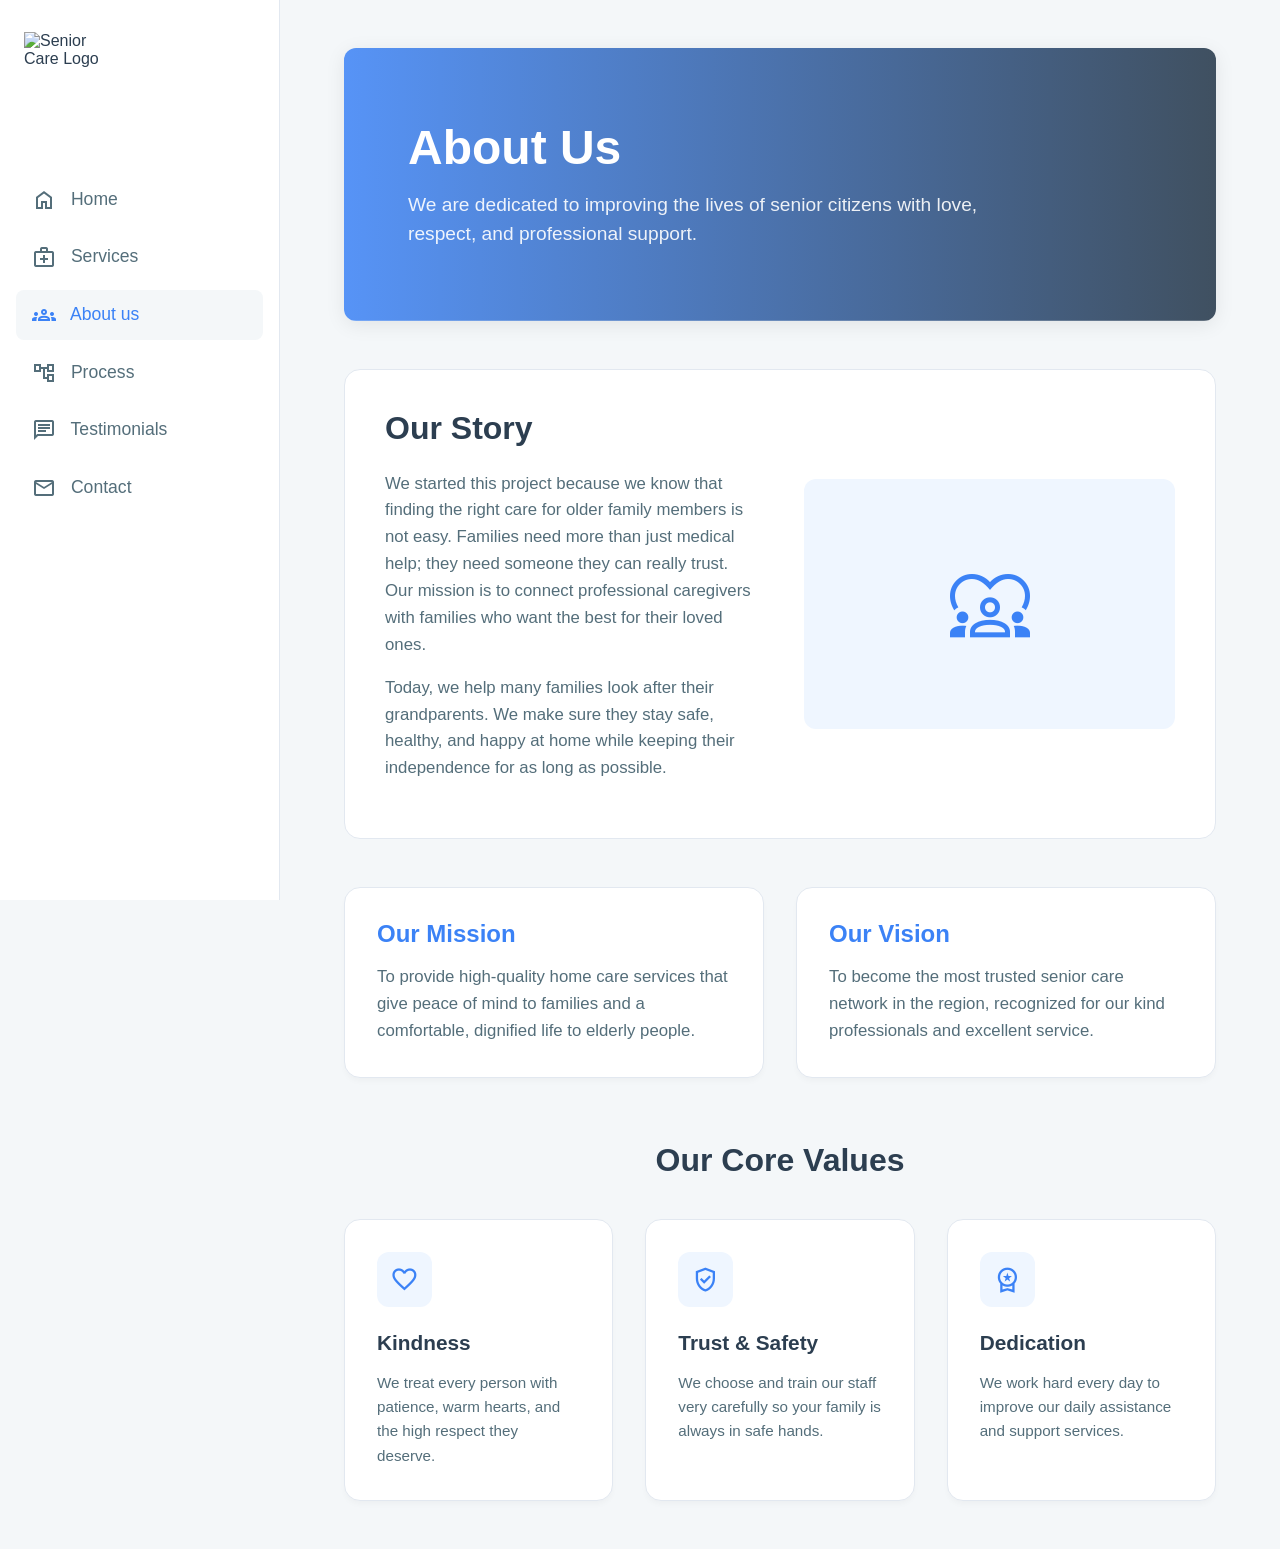
==== about-us.html @ 40ad85f7 "Add files via upload" ====
<!DOCTYPE html>
<html lang="en">
<head>
    <meta charset="UTF-8">
    <meta name="viewport" content="width=device-width, initial-scale=1.0">
    <title>Senior Care - About Us</title>
    <link rel="stylesheet" href="about-us.css">
    <link rel="stylesheet" href="https://fonts.googleapis.com/css2?family=Material+Symbols+Outlined:opsz,wght,FILL,GRAD@24,400,0,0" />
</head>
<body>

    <nav class="sidebar" aria-label="Main menu">
        <div class="sidebar-brand">
            <img src="img/Untitled design.png" alt="Senior Care Logo" class="brand-logo-img">
            <div class="brand-text"></div>
        </div>
        
        <ul class="nav-links">
            <li><a href="index.html"><span class="material-symbols-outlined">home</span> Home</a></li>
            <li><a href="#"><span class="material-symbols-outlined">medical_services</span> Services</a></li>
            <li class="active"><a href="#"><span class="material-symbols-outlined">groups</span> About us</a></li>
            <li><a href="#"><span class="material-symbols-outlined">account_tree</span> Process</a></li>
            <li><a href="#"><span class="material-symbols-outlined">chat</span> Testimonials</a></li>
            <li><a href="#"><span class="material-symbols-outlined">mail</span> Contact</a></li>
        </ul>
    </nav>

    <main class="main-content">
        
        <header class="about-hero">
            <div class="about-hero-content">
                <h1>About Us</h1>
                <p>We are dedicated to improving the lives of senior citizens with love, respect, and professional support.</p>
            </div>
        </header>

        <section class="about-story">
            <div class="story-text">
                <h2>Our Story</h2>
                <p>We started this project because we know that finding the right care for older family members is not easy. Families need more than just medical help; they need someone they can really trust. Our mission is to connect professional caregivers with families who want the best for their loved ones.</p>
                <p>Today, we help many families look after their grandparents. We make sure they stay safe, healthy, and happy at home while keeping their independence for as long as possible.</p>
            </div>
            <div class="story-image-placeholder">
                <span class="material-symbols-outlined">diversity_1</span>
            </div>
        </section>

        <section class="extra-info-section">
            <div class="info-block">
                <h3>Our Mission</h3>
                <p>To provide high-quality home care services that give peace of mind to families and a comfortable, dignified life to elderly people.</p>
            </div>
            <div class="info-block">
                <h3>Our Vision</h3>
                <p>To become the most trusted senior care network in the region, recognized for our kind professionals and excellent service.</p>
            </div>
        </section>

        <section class="values-section">
            <div class="values-title">
                <h2>Our Core Values</h2>
            </div>
            
            <div class="values-grid">
                <article class="card card-information">
                    <div class="card-icon">
                        <span class="material-symbols-outlined">favorite</span>
                    </div>
                    <h3>Kindness</h3>
                    <p>We treat every person with patience, warm hearts, and the high respect they deserve.</p>
                </article>

                <article class="card card-information">
                    <div class="card-icon">
                        <span class="material-symbols-outlined">verified_user</span>
                    </div>
                    <h3>Trust & Safety</h3>
                    <p>We choose and train our staff very carefully so your family is always in safe hands.</p>
                </article>

                <article class="card card-information">
                    <div class="card-icon">
                        <span class="material-symbols-outlined">workspace_premium</span>
                    </div>
                    <h3>Dedication</h3>
                    <p>We work hard every day to improve our daily assistance and support services.</p>
                </article>
            </div>
        </section>
       
    </main>

    <script src="about-us.js"></script>
</body>
</html>
---- about-us.css ----
:root {
    --bg-main: #ffffff;
    --bg-body: #f4f7f9;
    --primary-blue: #3b82f6;      
    --button-blue: #4a90e2;      
    --button-gray: #5c7286;       
    --primary-dark: #2c3e50;
    --sidebar-text: #546e7a;
    --card-border: #e2e8f0;
}

*, *::before, *::after {
    box-sizing: border-box;
    margin: 0;
    padding: 0;
}

body {
    font-family: 'Segoe UI', Tahoma, Geneva, Verdana, sans-serif;
    background-color: var(--bg-body);
    color: var(--primary-dark);
    display: flex;
}

.sidebar {
    width: 280px;
    background-color: var(--bg-main);
    border-right: 1px solid var(--card-border);
    padding: 2rem 1rem;
    position: fixed;
    height: 100vh;
}

.sidebar-brand {
    display: flex;
    align-items: center;
    gap: 12px; 
    margin-bottom: 3rem;
    padding-left: 0.5rem;
}

.brand-logo-img {
    width: 95px;      
    height: 95px;       
    object-fit: contain;
}

.nav-links {
    list-style: none;
}

.nav-links li {
    margin-bottom: 0.5rem;
}

.nav-links a {
    display: block;
    padding: 0.8rem 1rem;
    color: var(--sidebar-text);
    text-decoration: none;
    font-size: 1.1rem;
    font-weight: 500;
    border-radius: 8px;
    transition: all 0.2s ease;
}

.nav-links a .material-symbols-outlined {
    vertical-align: middle;
    margin-right: 10px;
}

.nav-links li.active a, .nav-links a:hover {
    background-color: var(--bg-body);
    color: var(--primary-blue);
}

.main-content {
    margin-left: 280px;
    padding: 3rem 4rem;
    width: calc(100% - 280px);
}

.about-hero {
    background-image: linear-gradient(to right, rgba(59, 130, 246, 0.85), rgba(44, 62, 80, 0.9)), 
                      url('https://images.unsplash.com/photo-1576765608535-5f04d1e3f289?auto=format&fit=crop&w=1200&q=80');
    background-size: cover;
    background-position: center;
    border-radius: 12px;
    padding: 4.5rem 4rem;
    min-height: 250px;
    display: flex;
    align-items: center;
    margin-bottom: 3rem;
    box-shadow: 0 4px 20px rgba(0,0,0,0.08);
}

.about-hero-content h1 {
    font-size: 3rem;
    color: #ffffff;
    margin-bottom: 1rem;
    font-weight: 700;
}

.about-hero-content p {
    font-size: 1.2rem;
    color: rgba(255, 255, 255, 0.9);
    max-width: 600px;
    line-height: 1.5;
}

.about-story {
    display: flex;
    gap: 3rem;
    align-items: center;
    margin-bottom: 3rem;
    background-color: var(--bg-main);
    padding: 2.5rem;
    border-radius: 16px;
    border: 1px solid var(--card-border);
}

.story-text {
    flex: 1;
}

.story-text h2 {
    font-size: 2rem;
    color: var(--primary-dark);
    margin-bottom: 1.5rem;
}

.story-text p {
    font-size: 1.05rem;
    line-height: 1.6;
    color: var(--sidebar-text);
    margin-bottom: 1rem;
}

.story-image-placeholder {
    flex: 1;
    height: 250px;
    background-color: #eff6ff;
    border-radius: 12px;
    display: flex;
    align-items: center;
    justify-content: center;
}

.story-image-placeholder .material-symbols-outlined {
    font-size: 5rem;
    color: var(--primary-blue);
}

.extra-info-section {
    display: flex;
    gap: 2rem;
    margin-bottom: 4rem;
}

.info-block {
    flex: 1;
    background-color: var(--bg-main);
    padding: 2rem;
    border-radius: 16px;
    border: 1px solid var(--card-border);
    box-shadow: 0 4px 6px -1px rgba(0, 0, 0, 0.03);
}

.info-block h3 {
    font-size: 1.5rem;
    color: var(--primary-blue);
    margin-bottom: 1rem;
}

.info-block p {
    font-size: 1.05rem;
    line-height: 1.6;
    color: var(--sidebar-text);
}

.values-section {
    margin-top: 2rem;
}

.values-title {
    text-align: center;
    margin-bottom: 2.5rem;
}

.values-title h2 {
    font-size: 2rem;
    color: var(--primary-dark);
}

.values-grid {
    display: flex;
    gap: 2rem;
}

.card-information {
    background-color: var(--bg-main);
    border: 1px solid var(--card-border);
    border-radius: 16px;
    padding: 2rem;
    flex: 1;
    box-shadow: 0 4px 6px -1px rgba(0, 0, 0, 0.03);
    transition: transform 0.2s;
}

.card-information:hover {
    transform: translateY(-4px);
}

.card-icon {
    background-color: #eff6ff;
    width: 55px;
    height: 55px;
    border-radius: 12px;
    text-align: center;
    line-height: 55px;
    margin-bottom: 1.5rem;
}

.card-icon .material-symbols-outlined {
    font-size: 1.8rem;
    color: var(--primary-blue);
    vertical-align: middle;
}

.card-information h3 {
    font-size: 1.3rem;
    color: var(--primary-dark);
    margin-bottom: 1rem;
}

.card-information p {
    font-size: 0.95rem;
    line-height: 1.6;
    color: var(--sidebar-text);
}
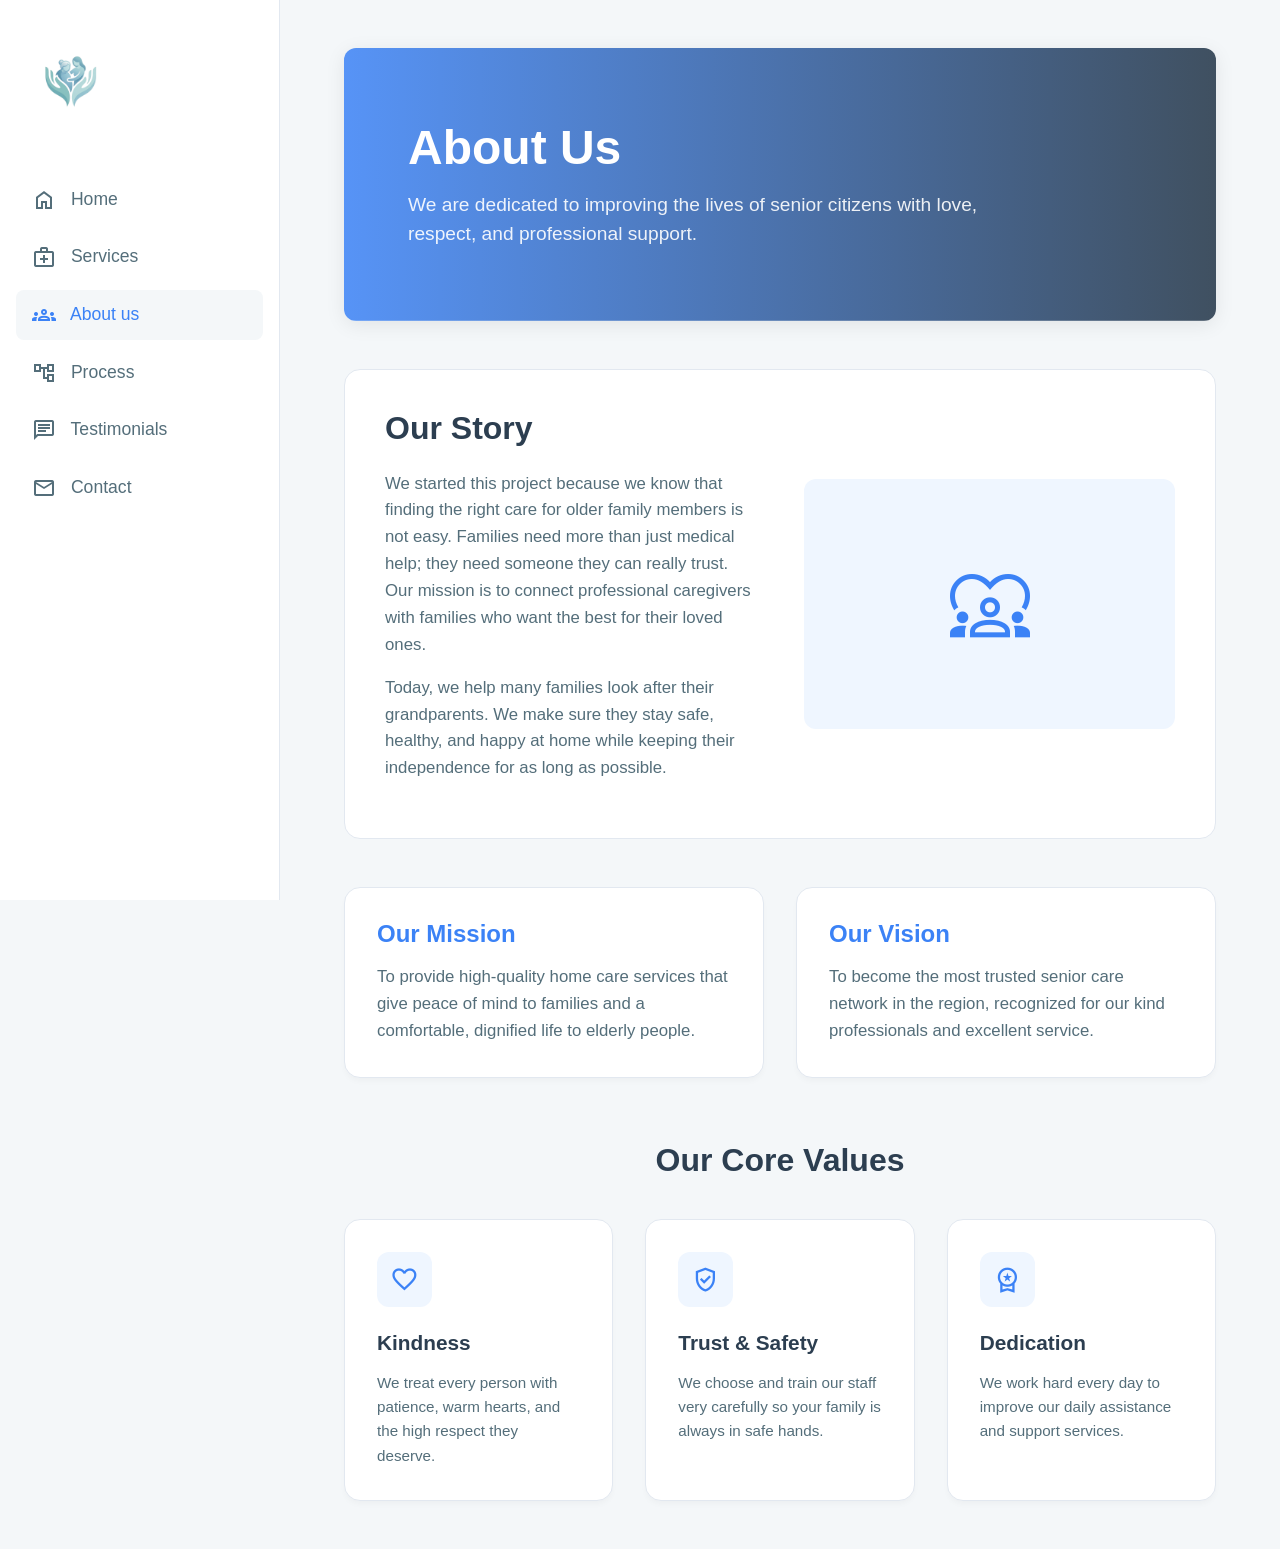
==== commit 117ca126: "about-us - diego" ====
--- a/about-us.html
+++ b/about-us.html
@@ -18,7 +18,7 @@
         <ul class="nav-links">
             <li><a href="index.html"><span class="material-symbols-outlined">home</span> Home</a></li>
             <li><a href="#"><span class="material-symbols-outlined">medical_services</span> Services</a></li>
-            <li class="active"><a href="#"><span class="material-symbols-outlined">groups</span> About us</a></li>
+            <li class="active"><a href="about-us.html"><span class="material-symbols-outlined">groups</span> About us</a></li>
             <li><a href="#"><span class="material-symbols-outlined">account_tree</span> Process</a></li>
             <li><a href="#"><span class="material-symbols-outlined">chat</span> Testimonials</a></li>
             <li><a href="#"><span class="material-symbols-outlined">mail</span> Contact</a></li>
@@ -92,4 +92,4 @@
 
     <script src="about-us.js"></script>
 </body>
-</html>+</html>
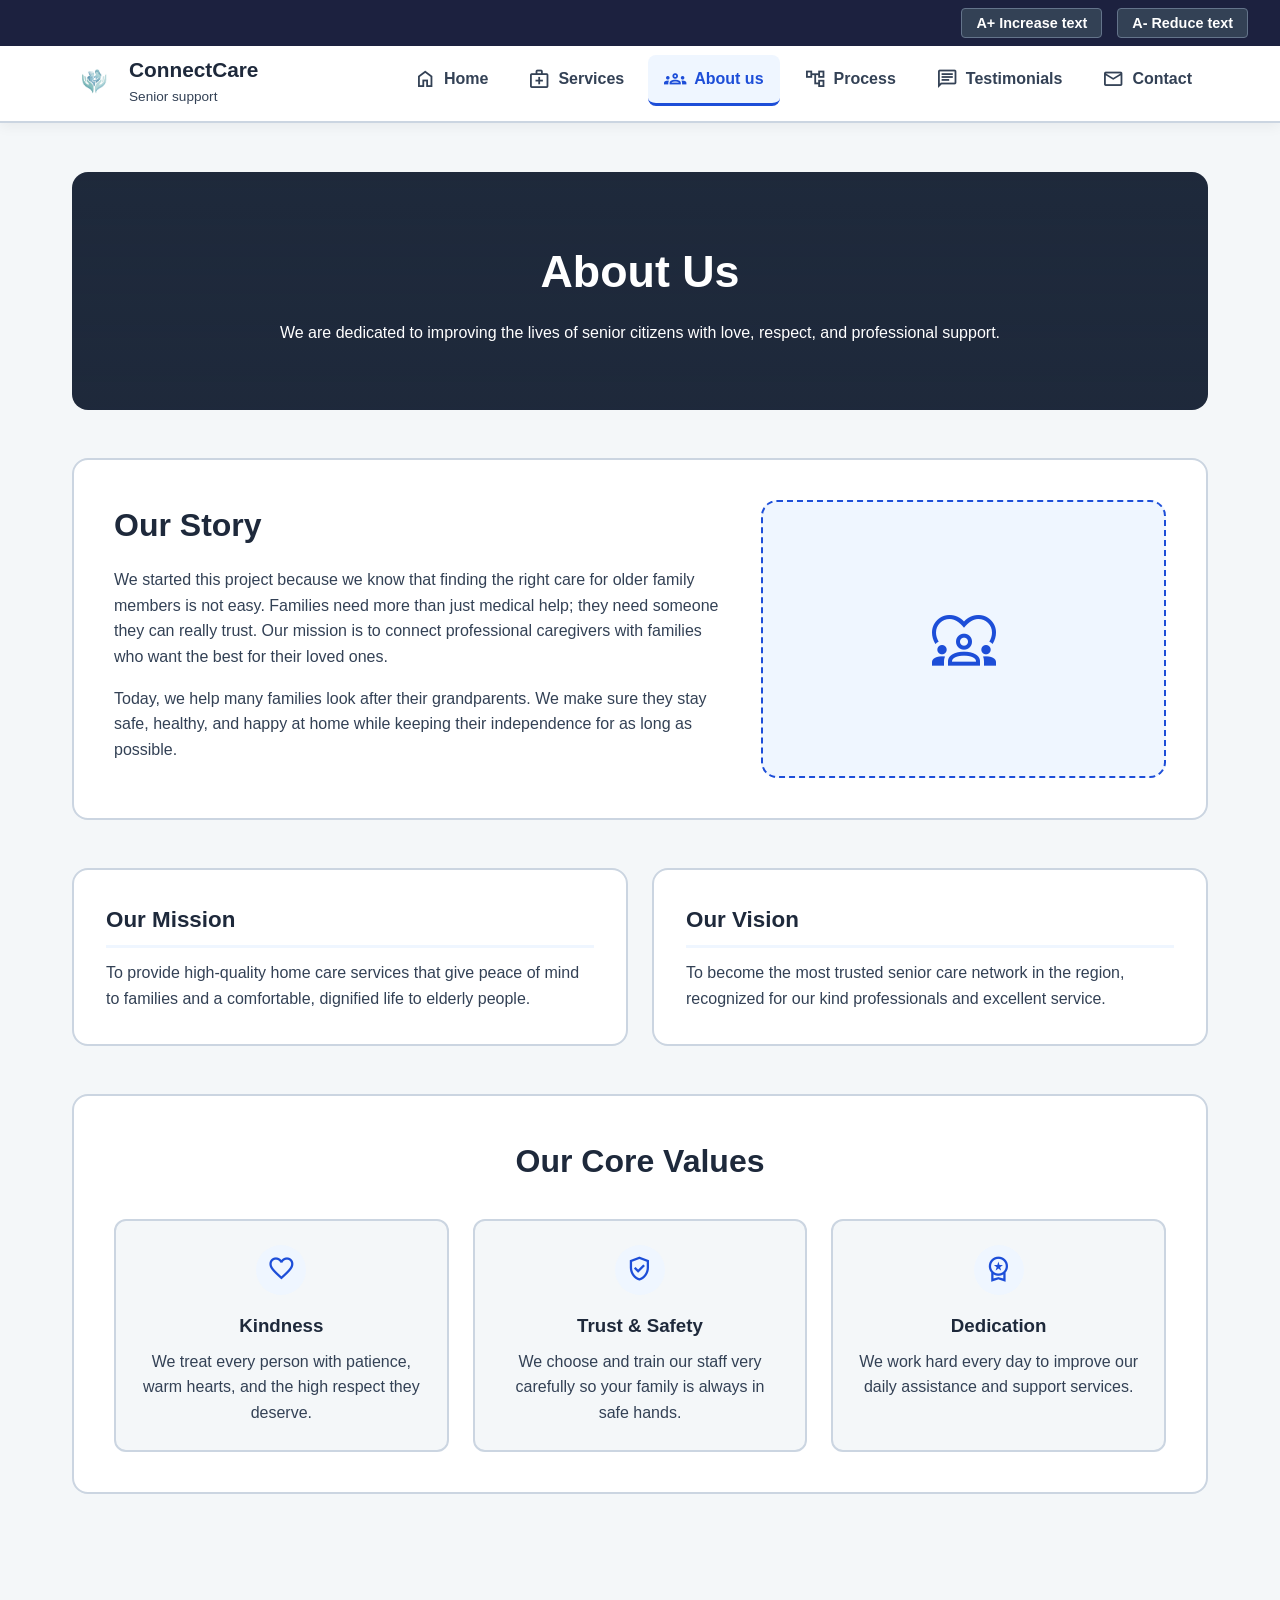
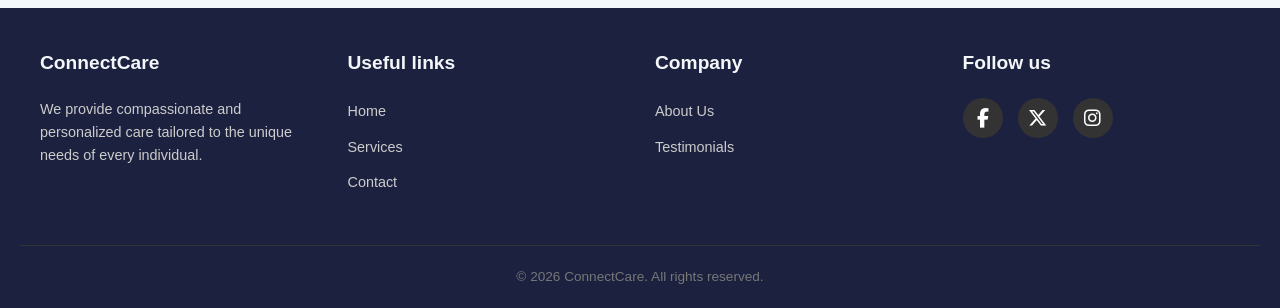
==== commit dc1c4a91: "Cambié el estilo Acá le puse el mismo nav y el mismo footer a las páginas." ====
--- a/about-us.html
+++ b/about-us.html
@@ -3,29 +3,68 @@
 <head>
     <meta charset="UTF-8">
     <meta name="viewport" content="width=device-width, initial-scale=1.0">
-    <title>Senior Care - About Us</title>
+    <title>ConnectCare - About Us</title>
     <link rel="stylesheet" href="about-us.css">
-    <link rel="stylesheet" href="https://fonts.googleapis.com/css2?family=Material+Symbols+Outlined:opsz,wght,FILL,GRAD@24,400,0,0" />
+    <link rel="stylesheet" href="https://cdnjs.cloudflare.com/ajax/libs/font-awesome/6.5.1/css/all.min.css">
+    <link rel="stylesheet" href="https://fonts.googleapis.com/css2?family=Material+Symbols+Outlined:opsz,wght,FILL,GRAD@24,500,0,0" />
+    
+    <link rel="stylesheet" href="about-us.css">
 </head>
 <body>
 
-    <nav class="sidebar" aria-label="Main menu">
-        <div class="sidebar-brand">
-            <img src="img/Untitled design.png" alt="Senior Care Logo" class="brand-logo-img">
-            <div class="brand-text"></div>
-        </div>
-        
-        <ul class="nav-links">
-            <li><a href="index.html"><span class="material-symbols-outlined">home</span> Home</a></li>
-            <li><a href="#"><span class="material-symbols-outlined">medical_services</span> Services</a></li>
-            <li class="active"><a href="about-us.html"><span class="material-symbols-outlined">groups</span> About us</a></li>
-            <li><a href="#"><span class="material-symbols-outlined">account_tree</span> Process</a></li>
-            <li><a href="#"><span class="material-symbols-outlined">chat</span> Testimonials</a></li>
-            <li><a href="#"><span class="material-symbols-outlined">mail</span> Contact</a></li>
-        </ul>
-    </nav>
+    <a href="#contenido-principal" class="saltar-enlace">Saltar al contenido principal</a>
 
-    <main class="main-content">
+    <div class="accessibility-bar" aria-label="Herramientas de accesibilidad">
+        <button id="btn-zoom-in" aria-label="Aumentar tamaño del texto">A+ Increase text</button>
+        <button id="btn-zoom-out" aria-label="Disminuir tamaño del texto">A- Reduce text</button>
+    </div>
+
+    <header class="main-header">
+        <nav class="navbar" aria-label="Navegación principal">
+            <div class="navbar-brand">
+                <img src="img/Untitled design.png" alt="Logotipo oficial de ConnectCare" class="brand-logo-img">
+                <div class="brand-text">
+                    <h2>ConnectCare</h2>
+                    <span>Senior support</span>
+                </div>
+            </div>
+            
+            <ul class="nav-links">
+                <li>
+                    <a href="index.html">
+                        <span class="material-symbols-outlined" aria-hidden="true">home</span>Home
+                    </a>
+                </li>
+                <li>
+                    <a href="services.html">
+                        <span class="material-symbols-outlined" aria-hidden="true">medical_services</span>Services
+                    </a>
+                </li>
+                <li class="active">
+                    <a href="about-us.html" aria-current="page">
+                        <span class="material-symbols-outlined" aria-hidden="true">groups</span>About us
+                    </a>
+                </li>
+                <li>
+                    <a href="process.html">
+                        <span class="material-symbols-outlined" aria-hidden="true">account_tree</span>Process
+                    </a>
+                </li>
+                <li>
+                    <a href="testimonials.html">
+                        <span class="material-symbols-outlined" aria-hidden="true">chat</span>Testimonials
+                    </a>
+                </li>
+                <li>
+                    <a href="contact.html">
+                        <span class="material-symbols-outlined" aria-hidden="true">mail</span>Contact
+                    </a>
+                </li>
+            </ul>
+        </nav>
+    </header>
+
+    <main class="main-content" id="contenido-principal">
         
         <header class="about-hero">
             <div class="about-hero-content">
@@ -41,7 +80,7 @@
                 <p>Today, we help many families look after their grandparents. We make sure they stay safe, healthy, and happy at home while keeping their independence for as long as possible.</p>
             </div>
             <div class="story-image-placeholder">
-                <span class="material-symbols-outlined">diversity_1</span>
+                <span class="material-symbols-outlined" aria-hidden="true">diversity_1</span>
             </div>
         </section>
 
@@ -64,7 +103,7 @@
             <div class="values-grid">
                 <article class="card card-information">
                     <div class="card-icon">
-                        <span class="material-symbols-outlined">favorite</span>
+                        <span class="material-symbols-outlined" aria-hidden="true">favorite</span>
                     </div>
                     <h3>Kindness</h3>
                     <p>We treat every person with patience, warm hearts, and the high respect they deserve.</p>
@@ -72,7 +111,7 @@
 
                 <article class="card card-information">
                     <div class="card-icon">
-                        <span class="material-symbols-outlined">verified_user</span>
+                        <span class="material-symbols-outlined" aria-hidden="true">verified_user</span>
                     </div>
                     <h3>Trust & Safety</h3>
                     <p>We choose and train our staff very carefully so your family is always in safe hands.</p>
@@ -80,7 +119,7 @@
 
                 <article class="card card-information">
                     <div class="card-icon">
-                        <span class="material-symbols-outlined">workspace_premium</span>
+                        <span class="material-symbols-outlined" aria-hidden="true">workspace_premium</span>
                     </div>
                     <h3>Dedication</h3>
                     <p>We work hard every day to improve our daily assistance and support services.</p>
@@ -90,6 +129,71 @@
        
     </main>
 
-    <script src="about-us.js"></script>
+    <footer class="main-footer">
+        <div class="footer-container">
+            <div class="footer-column">
+                <h3>ConnectCare</h3>
+                <p>We provide compassionate and personalized care tailored to the unique needs of every individual.</p>
+            </div>
+
+            <div class="footer-column">
+                <h3>Useful links</h3>
+                <ul>
+                    <li><a href="index.html">Home</a></li>
+                    <li><a href="services.html">Services</a></li>
+                    <li><a href="contact.html">Contact</a></li>
+                </ul>
+            </div>
+
+            <div class="footer-column">
+                <h3>Company</h3>
+                <ul>
+                    <li><a href="about-us.html">About Us</a></li>
+                    <li><a href="testimonials.html">Testimonials</a></li>
+                </ul>
+            </div>
+
+            <div class="footer-column">
+                <h3>Follow us</h3>
+                <div class="social-links">
+                    <a href="#" class="social-icon" aria-label="Facebook">
+                        <i class="fa-brands fa-facebook-f"></i>
+                    </a>
+                    <a href="#" class="social-icon" aria-label="Twitter">
+                        <i class="fa-brands fa-x-twitter"></i>
+                    </a>
+                    <a href="#" class="social-icon" aria-label="Instagram">
+                        <i class="fa-brands fa-instagram"></i>
+                    </a>
+                </div>
+            </div>
+        </div>
+        
+        <div class="footer-bottom">
+            <p>&copy; 2026 ConnectCare. All rights reserved.</p>
+        </div>
+    </footer>
+
+    <script>
+        document.addEventListener('DOMContentLoaded', () => {
+            const btnZoomIn = document.getElementById('btn-zoom-in');
+            const btnZoomOut = document.getElementById('btn-zoom-out');
+            let currentSize = 16; 
+
+            btnZoomIn.addEventListener('click', () => {
+                if (currentSize < 22) { 
+                    currentSize += 2;
+                    document.documentElement.style.fontSize = currentSize + 'px';
+                }
+            });
+
+            btnZoomOut.addEventListener('click', () => {
+                if (currentSize > 12) { 
+                    currentSize -= 2;
+                    document.documentElement.style.fontSize = currentSize + 'px';
+                }
+            });
+        });
+    </script>
 </body>
 </html>
--- a/about-us.css
+++ b/about-us.css
@@ -1,12 +1,19 @@
+/* ==========================================================================
+   VARIABLES Y CONFIGURACIÓN BASE (Idénticas al Index y Contact)
+   ========================================================================== */
 :root {
     --bg-main: #ffffff;
     --bg-body: #f4f7f9;
-    --primary-blue: #3b82f6;      
-    --button-blue: #4a90e2;      
-    --button-gray: #5c7286;       
-    --primary-dark: #2c3e50;
-    --sidebar-text: #546e7a;
-    --card-border: #e2e8f0;
+    --primary-blue: #1d4ed8;       
+    --primary-dark: #1e293b;       
+    --sidebar-text: #334155;       
+    --card-border: #cbd5e1;
+    --button-blue: #1d4ed8;        
+    --button-gray: #475569;    
+    --footer-bg: rgb(28, 33, 63); 
+    --success-color: #16a34a;
+    
+    font-size: 16px; 
 }
 
 *, *::before, *::after {
@@ -18,173 +25,247 @@
 body {
     font-family: 'Segoe UI', Tahoma, Geneva, Verdana, sans-serif;
     background-color: var(--bg-body);
+    color: var(--sidebar-text);
+    padding-top: 140px; 
+    line-height: 1.6;
+    display: flex;
+    flex-direction: column;
+    min-height: 100vh;
+}
+
+/* Enlace de salto rápido */
+.saltar-enlace {
+    position: absolute;
+    top: -100px;
+    left: 20px;
+    background: var(--primary-blue);
+    color: white;
+    padding: 12px 24px;
+    z-index: 2000;
+    font-weight: bold;
+    text-decoration: none;
+    border-radius: 0 0 8px 8px;
+    transition: top 0.2s ease;
+}
+
+.saltar-enlace:focus {
+    top: 0;
+    outline: 3px solid #000;
+}
+
+/* BARRA DE ACCESIBILIDAD */
+.accessibility-bar {
+    position: fixed;
+    top: 0;
+    left: 0;
+    width: 100%;
+    background-color: var(--footer-bg);
+    padding: 8px 2rem;
+    display: flex;
+    justify-content: flex-end;
+    gap: 15px;
+    z-index: 1100;
+}
+
+.accessibility-bar button {
+    background: #334155;
+    color: #ffffff;
+    border: 1px solid #64748b;
+    padding: 6px 14px;
+    border-radius: 4px;
+    cursor: pointer;
+    font-weight: 600;
+    font-size: 0.9rem;
+    transition: background 0.2s;
+}
+
+.accessibility-bar button:hover,
+.accessibility-bar button:focus {
+    background: var(--primary-blue);
+    outline: 2px solid white;
+}
+
+/* ENCABEZADO Y NAVEGACIÓN HORIZONTAL */
+.main-header {
+    background-color: var(--bg-main);
+    border-bottom: 2px solid var(--card-border);
+    position: fixed;
+    top: 40px; 
+    left: 0;
+    width: 100%;
+    z-index: 1000;
+    box-shadow: 0 4px 12px rgba(0, 0, 0, 0.05);
+}
+
+.navbar {
+    max-width: 1200px;
+    margin: 0 auto;
+    display: flex;
+    justify-content: space-between;
+    align-items: center;
+    padding: 0.8rem 2rem;
+    flex-wrap: wrap;
+}
+
+.navbar-brand {
+    display: flex;
+    align-items: center;
+    gap: 12px;
+}
+
+.brand-logo-img {
+    width: 45px;
+    height: 45px;
+    object-fit: contain;
+}
+
+.brand-text h2 {
+    font-size: 1.3rem;
     color: var(--primary-dark);
-    display: flex;
-}
-
-.sidebar {
-    width: 280px;
-    background-color: var(--bg-main);
-    border-right: 1px solid var(--card-border);
-    padding: 2rem 1rem;
-    position: fixed;
-    height: 100vh;
-}
-
-.sidebar-brand {
-    display: flex;
-    align-items: center;
-    gap: 12px; 
-    margin-bottom: 3rem;
-    padding-left: 0.5rem;
-}
-
-.brand-logo-img {
-    width: 95px;      
-    height: 95px;       
-    object-fit: contain;
+    font-weight: 700;
+}
+
+.brand-text span {
+    font-size: 0.85rem;
+    color: var(--sidebar-text);
+    display: block;
 }
 
 .nav-links {
+    display: flex;
     list-style: none;
-}
-
-.nav-links li {
-    margin-bottom: 0.5rem;
+    gap: 0.5rem;
+    align-items: center;
+    flex-wrap: wrap;
 }
 
 .nav-links a {
-    display: block;
-    padding: 0.8rem 1rem;
+    display: flex;
+    align-items: center;
+    gap: 8px;
+    padding: 0.7rem 1rem;
     color: var(--sidebar-text);
     text-decoration: none;
-    font-size: 1.1rem;
-    font-weight: 500;
+    font-size: 1rem;
+    font-weight: 600;
     border-radius: 8px;
     transition: all 0.2s ease;
+    border-bottom: 3px solid transparent;
 }
 
 .nav-links a .material-symbols-outlined {
-    vertical-align: middle;
-    margin-right: 10px;
-}
-
-.nav-links li.active a, .nav-links a:hover {
+    font-size: 1.4rem;
+}
+
+.nav-links li.active a {
+    background-color: #eff6ff;
+    color: var(--primary-blue);
+    border-bottom-color: var(--primary-blue);
+}
+
+.nav-links a:hover {
     background-color: var(--bg-body);
     color: var(--primary-blue);
 }
 
+/* ==========================================================================
+   ESTILOS ESPECÍFICOS DE LA PÁGINA ABOUT US
+   ========================================================================== */
 .main-content {
-    margin-left: 280px;
-    padding: 3rem 4rem;
-    width: calc(100% - 280px);
+    max-width: 1200px;
+    margin: 0 auto; 
+    padding: 2rem;
+    width: 100%;
+    flex: 1;
 }
 
 .about-hero {
-    background-image: linear-gradient(to right, rgba(59, 130, 246, 0.85), rgba(44, 62, 80, 0.9)), 
-                      url('https://images.unsplash.com/photo-1576765608535-5f04d1e3f289?auto=format&fit=crop&w=1200&q=80');
-    background-size: cover;
-    background-position: center;
-    border-radius: 12px;
-    padding: 4.5rem 4rem;
-    min-height: 250px;
-    display: flex;
-    align-items: center;
+    background: linear-gradient(rgba(30, 41, 59, 0.75), rgba(30, 41, 59, 0.6)), url('img/about-hero.jpg') no-repeat center center/cover;
+    background-color: var(--primary-dark);
+    color: white;
+    padding: 4rem 2rem;
+    border-radius: 16px;
+    text-align: center;
     margin-bottom: 3rem;
-    box-shadow: 0 4px 20px rgba(0,0,0,0.08);
-}
-
-.about-hero-content h1 {
-    font-size: 3rem;
-    color: #ffffff;
-    margin-bottom: 1rem;
-    font-weight: 700;
-}
-
-.about-hero-content p {
-    font-size: 1.2rem;
-    color: rgba(255, 255, 255, 0.9);
-    max-width: 600px;
-    line-height: 1.5;
+}
+
+.about-hero h1 {
+    font-size: 2.8rem;
+    font-weight: 800;
+    margin-bottom: 0.8rem;
 }
 
 .about-story {
-    display: flex;
-    gap: 3rem;
-    align-items: center;
+    display: grid;
+    grid-template-columns: 1.5fr 1fr;
+    gap: 2.5rem;
+    background-color: var(--bg-main);
+    border: 2px solid var(--card-border);
+    border-radius: 16px;
+    padding: 2.5rem;
     margin-bottom: 3rem;
-    background-color: var(--bg-main);
-    padding: 2.5rem;
-    border-radius: 16px;
-    border: 1px solid var(--card-border);
-}
-
-.story-text {
-    flex: 1;
+    align-items: center;
 }
 
 .story-text h2 {
     font-size: 2rem;
     color: var(--primary-dark);
-    margin-bottom: 1.5rem;
+    margin-bottom: 1rem;
 }
 
 .story-text p {
-    font-size: 1.05rem;
-    line-height: 1.6;
-    color: var(--sidebar-text);
     margin-bottom: 1rem;
 }
 
 .story-image-placeholder {
-    flex: 1;
-    height: 250px;
     background-color: #eff6ff;
-    border-radius: 12px;
+    border: 2px dashed var(--primary-blue);
+    border-radius: 16px;
+    height: 100%;
+    min-height: 220px;
     display: flex;
     align-items: center;
     justify-content: center;
 }
 
 .story-image-placeholder .material-symbols-outlined {
-    font-size: 5rem;
+    font-size: 4rem;
     color: var(--primary-blue);
 }
 
 .extra-info-section {
-    display: flex;
-    gap: 2rem;
-    margin-bottom: 4rem;
+    display: grid;
+    grid-template-columns: 1fr 1fr;
+    gap: 1.5rem;
+    margin-bottom: 3rem;
 }
 
 .info-block {
-    flex: 1;
     background-color: var(--bg-main);
+    border: 2px solid var(--card-border);
+    border-radius: 16px;
     padding: 2rem;
+}
+
+.info-block h3 {
+    font-size: 1.4rem;
+    color: var(--primary-dark);
+    margin-bottom: 0.8rem;
+    border-bottom: 3px solid #eff6ff;
+    padding-bottom: 0.4rem;
+}
+
+.values-section {
+    background-color: var(--bg-main);
+    border: 2px solid var(--card-border);
     border-radius: 16px;
-    border: 1px solid var(--card-border);
-    box-shadow: 0 4px 6px -1px rgba(0, 0, 0, 0.03);
-}
-
-.info-block h3 {
-    font-size: 1.5rem;
-    color: var(--primary-blue);
-    margin-bottom: 1rem;
-}
-
-.info-block p {
-    font-size: 1.05rem;
-    line-height: 1.6;
-    color: var(--sidebar-text);
-}
-
-.values-section {
-    margin-top: 2rem;
+    padding: 2.5rem;
+    margin-bottom: 2rem;
 }
 
 .values-title {
     text-align: center;
-    margin-bottom: 2.5rem;
+    margin-bottom: 2rem;
 }
 
 .values-title h2 {
@@ -193,48 +274,159 @@
 }
 
 .values-grid {
-    display: flex;
-    gap: 2rem;
+    display: grid;
+    grid-template-columns: repeat(auto-fit, minmax(280px, 1fr));
+    gap: 1.5rem;
 }
 
 .card-information {
-    background-color: var(--bg-main);
-    border: 1px solid var(--card-border);
-    border-radius: 16px;
-    padding: 2rem;
-    flex: 1;
-    box-shadow: 0 4px 6px -1px rgba(0, 0, 0, 0.03);
-    transition: transform 0.2s;
-}
-
-.card-information:hover {
-    transform: translateY(-4px);
+    background-color: var(--bg-body);
+    border: 2px solid var(--card-border);
+    border-radius: 12px;
+    padding: 1.5rem;
+    text-align: center;
 }
 
 .card-icon {
+    width: 50px;
+    height: 50px;
     background-color: #eff6ff;
-    width: 55px;
-    height: 55px;
-    border-radius: 12px;
-    text-align: center;
-    line-height: 55px;
-    margin-bottom: 1.5rem;
+    border-radius: 50%;
+    display: inline-flex;
+    align-items: center;
+    justify-content: center;
+    margin-bottom: 1rem;
 }
 
 .card-icon .material-symbols-outlined {
     font-size: 1.8rem;
     color: var(--primary-blue);
-    vertical-align: middle;
 }
 
 .card-information h3 {
-    font-size: 1.3rem;
     color: var(--primary-dark);
-    margin-bottom: 1rem;
-}
-
-.card-information p {
-    font-size: 0.95rem;
+    margin-bottom: 0.5rem;
+}
+
+/* ==========================================================================
+   FOOTER (Idéntico al resto de páginas)
+   ========================================================================== */
+.main-footer {
+    background-color: var(--footer-bg);
+    color: #ffffff;
+    padding: 40px 20px 20px 20px;
+    margin-top: 50px;
+}
+
+.footer-container {
+    max-width: 1200px;
+    margin: 0 auto;
+    display: flex;
+    flex-wrap: wrap;
+    justify-content: space-between;
+    gap: 30px;
+}
+
+.footer-column {
+    flex: 1;
+    min-width: 250px; 
+}
+
+.footer-column h3 {
+    font-size: 1.2rem;
+    margin-bottom: 20px;
+    color: var(--bg-body);
+}
+
+.footer-column p {
+    font-size: 0.9rem;
     line-height: 1.6;
-    color: var(--sidebar-text);
+    color: #cccccc;
+}
+
+.footer-column ul {
+    list-style: none;
+}
+
+.footer-column ul li {
+    margin-bottom: 10px;
+}
+
+.footer-column ul li a {
+    color: #cccccc;
+    text-decoration: none;
+    font-size: 0.9rem;
+}
+
+.footer-column ul li a:hover {
+    text-decoration: underline;
+}
+
+.social-links {
+    display: flex;
+    gap: 15px;
+}
+
+.social-icon {
+    color: #ffffff;
+    text-decoration: none;
+    font-size: 1.2rem; 
+    background-color: #333333;
+    width: 40px;
+    height: 40px;
+    border-radius: 50%; 
+    display: flex;
+    justify-content: center;
+    align-items: center;
+    transition: background 0.3s, transform 0.3s;
+}
+
+.social-icon:hover {
+    background-color: #416fec;
+    color: #1a1a1a;
+    transform: translateY(-3px);
+}
+
+.footer-bottom {
+    text-align: center;
+    margin-top: 40px;
+    padding-top: 20px;
+    border-top: 1px solid #333333;
+    font-size: 0.85rem;
+    color: #777777;
+}
+
+/* RESPONSIVE DESIGN */
+@media (max-width: 992px) {
+    .about-story {
+        grid-template-columns: 1fr;
+    }
+    .extra-info-section {
+        grid-template-columns: 1fr;
+    }
+}
+
+@media (max-width: 768px) {
+    body {
+        padding-top: 190px; 
+    }
+
+    .navbar {
+        flex-direction: column;
+        gap: 1rem;
+    }
+
+    .nav-links {
+        justify-content: center;
+        width: 100%;
+    }
+
+    .footer-container {
+        flex-direction: column;
+        text-align: center;
+    }
+
+    .social-links {
+        justify-content: center;
+    }
 }
--- a/about-us.css
+++ b/about-us.css
@@ -1,12 +1,19 @@
+/* ==========================================================================
+   VARIABLES Y CONFIGURACIÓN BASE (Idénticas al Index y Contact)
+   ========================================================================== */
 :root {
     --bg-main: #ffffff;
     --bg-body: #f4f7f9;
-    --primary-blue: #3b82f6;      
-    --button-blue: #4a90e2;      
-    --button-gray: #5c7286;       
-    --primary-dark: #2c3e50;
-    --sidebar-text: #546e7a;
-    --card-border: #e2e8f0;
+    --primary-blue: #1d4ed8;       
+    --primary-dark: #1e293b;       
+    --sidebar-text: #334155;       
+    --card-border: #cbd5e1;
+    --button-blue: #1d4ed8;        
+    --button-gray: #475569;    
+    --footer-bg: rgb(28, 33, 63); 
+    --success-color: #16a34a;
+    
+    font-size: 16px; 
 }
 
 *, *::before, *::after {
@@ -18,173 +25,247 @@
 body {
     font-family: 'Segoe UI', Tahoma, Geneva, Verdana, sans-serif;
     background-color: var(--bg-body);
+    color: var(--sidebar-text);
+    padding-top: 140px; 
+    line-height: 1.6;
+    display: flex;
+    flex-direction: column;
+    min-height: 100vh;
+}
+
+/* Enlace de salto rápido */
+.saltar-enlace {
+    position: absolute;
+    top: -100px;
+    left: 20px;
+    background: var(--primary-blue);
+    color: white;
+    padding: 12px 24px;
+    z-index: 2000;
+    font-weight: bold;
+    text-decoration: none;
+    border-radius: 0 0 8px 8px;
+    transition: top 0.2s ease;
+}
+
+.saltar-enlace:focus {
+    top: 0;
+    outline: 3px solid #000;
+}
+
+/* BARRA DE ACCESIBILIDAD */
+.accessibility-bar {
+    position: fixed;
+    top: 0;
+    left: 0;
+    width: 100%;
+    background-color: var(--footer-bg);
+    padding: 8px 2rem;
+    display: flex;
+    justify-content: flex-end;
+    gap: 15px;
+    z-index: 1100;
+}
+
+.accessibility-bar button {
+    background: #334155;
+    color: #ffffff;
+    border: 1px solid #64748b;
+    padding: 6px 14px;
+    border-radius: 4px;
+    cursor: pointer;
+    font-weight: 600;
+    font-size: 0.9rem;
+    transition: background 0.2s;
+}
+
+.accessibility-bar button:hover,
+.accessibility-bar button:focus {
+    background: var(--primary-blue);
+    outline: 2px solid white;
+}
+
+/* ENCABEZADO Y NAVEGACIÓN HORIZONTAL */
+.main-header {
+    background-color: var(--bg-main);
+    border-bottom: 2px solid var(--card-border);
+    position: fixed;
+    top: 40px; 
+    left: 0;
+    width: 100%;
+    z-index: 1000;
+    box-shadow: 0 4px 12px rgba(0, 0, 0, 0.05);
+}
+
+.navbar {
+    max-width: 1200px;
+    margin: 0 auto;
+    display: flex;
+    justify-content: space-between;
+    align-items: center;
+    padding: 0.8rem 2rem;
+    flex-wrap: wrap;
+}
+
+.navbar-brand {
+    display: flex;
+    align-items: center;
+    gap: 12px;
+}
+
+.brand-logo-img {
+    width: 45px;
+    height: 45px;
+    object-fit: contain;
+}
+
+.brand-text h2 {
+    font-size: 1.3rem;
     color: var(--primary-dark);
-    display: flex;
-}
-
-.sidebar {
-    width: 280px;
-    background-color: var(--bg-main);
-    border-right: 1px solid var(--card-border);
-    padding: 2rem 1rem;
-    position: fixed;
-    height: 100vh;
-}
-
-.sidebar-brand {
-    display: flex;
-    align-items: center;
-    gap: 12px; 
-    margin-bottom: 3rem;
-    padding-left: 0.5rem;
-}
-
-.brand-logo-img {
-    width: 95px;      
-    height: 95px;       
-    object-fit: contain;
+    font-weight: 700;
+}
+
+.brand-text span {
+    font-size: 0.85rem;
+    color: var(--sidebar-text);
+    display: block;
 }
 
 .nav-links {
+    display: flex;
     list-style: none;
-}
-
-.nav-links li {
-    margin-bottom: 0.5rem;
+    gap: 0.5rem;
+    align-items: center;
+    flex-wrap: wrap;
 }
 
 .nav-links a {
-    display: block;
-    padding: 0.8rem 1rem;
+    display: flex;
+    align-items: center;
+    gap: 8px;
+    padding: 0.7rem 1rem;
     color: var(--sidebar-text);
     text-decoration: none;
-    font-size: 1.1rem;
-    font-weight: 500;
+    font-size: 1rem;
+    font-weight: 600;
     border-radius: 8px;
     transition: all 0.2s ease;
+    border-bottom: 3px solid transparent;
 }
 
 .nav-links a .material-symbols-outlined {
-    vertical-align: middle;
-    margin-right: 10px;
-}
-
-.nav-links li.active a, .nav-links a:hover {
+    font-size: 1.4rem;
+}
+
+.nav-links li.active a {
+    background-color: #eff6ff;
+    color: var(--primary-blue);
+    border-bottom-color: var(--primary-blue);
+}
+
+.nav-links a:hover {
     background-color: var(--bg-body);
     color: var(--primary-blue);
 }
 
+/* ==========================================================================
+   ESTILOS ESPECÍFICOS DE LA PÁGINA ABOUT US
+   ========================================================================== */
 .main-content {
-    margin-left: 280px;
-    padding: 3rem 4rem;
-    width: calc(100% - 280px);
+    max-width: 1200px;
+    margin: 0 auto; 
+    padding: 2rem;
+    width: 100%;
+    flex: 1;
 }
 
 .about-hero {
-    background-image: linear-gradient(to right, rgba(59, 130, 246, 0.85), rgba(44, 62, 80, 0.9)), 
-                      url('https://images.unsplash.com/photo-1576765608535-5f04d1e3f289?auto=format&fit=crop&w=1200&q=80');
-    background-size: cover;
-    background-position: center;
-    border-radius: 12px;
-    padding: 4.5rem 4rem;
-    min-height: 250px;
-    display: flex;
-    align-items: center;
+    background: linear-gradient(rgba(30, 41, 59, 0.75), rgba(30, 41, 59, 0.6)), url('img/about-hero.jpg') no-repeat center center/cover;
+    background-color: var(--primary-dark);
+    color: white;
+    padding: 4rem 2rem;
+    border-radius: 16px;
+    text-align: center;
     margin-bottom: 3rem;
-    box-shadow: 0 4px 20px rgba(0,0,0,0.08);
-}
-
-.about-hero-content h1 {
-    font-size: 3rem;
-    color: #ffffff;
-    margin-bottom: 1rem;
-    font-weight: 700;
-}
-
-.about-hero-content p {
-    font-size: 1.2rem;
-    color: rgba(255, 255, 255, 0.9);
-    max-width: 600px;
-    line-height: 1.5;
+}
+
+.about-hero h1 {
+    font-size: 2.8rem;
+    font-weight: 800;
+    margin-bottom: 0.8rem;
 }
 
 .about-story {
-    display: flex;
-    gap: 3rem;
-    align-items: center;
+    display: grid;
+    grid-template-columns: 1.5fr 1fr;
+    gap: 2.5rem;
+    background-color: var(--bg-main);
+    border: 2px solid var(--card-border);
+    border-radius: 16px;
+    padding: 2.5rem;
     margin-bottom: 3rem;
-    background-color: var(--bg-main);
-    padding: 2.5rem;
-    border-radius: 16px;
-    border: 1px solid var(--card-border);
-}
-
-.story-text {
-    flex: 1;
+    align-items: center;
 }
 
 .story-text h2 {
     font-size: 2rem;
     color: var(--primary-dark);
-    margin-bottom: 1.5rem;
+    margin-bottom: 1rem;
 }
 
 .story-text p {
-    font-size: 1.05rem;
-    line-height: 1.6;
-    color: var(--sidebar-text);
     margin-bottom: 1rem;
 }
 
 .story-image-placeholder {
-    flex: 1;
-    height: 250px;
     background-color: #eff6ff;
-    border-radius: 12px;
+    border: 2px dashed var(--primary-blue);
+    border-radius: 16px;
+    height: 100%;
+    min-height: 220px;
     display: flex;
     align-items: center;
     justify-content: center;
 }
 
 .story-image-placeholder .material-symbols-outlined {
-    font-size: 5rem;
+    font-size: 4rem;
     color: var(--primary-blue);
 }
 
 .extra-info-section {
-    display: flex;
-    gap: 2rem;
-    margin-bottom: 4rem;
+    display: grid;
+    grid-template-columns: 1fr 1fr;
+    gap: 1.5rem;
+    margin-bottom: 3rem;
 }
 
 .info-block {
-    flex: 1;
     background-color: var(--bg-main);
+    border: 2px solid var(--card-border);
+    border-radius: 16px;
     padding: 2rem;
+}
+
+.info-block h3 {
+    font-size: 1.4rem;
+    color: var(--primary-dark);
+    margin-bottom: 0.8rem;
+    border-bottom: 3px solid #eff6ff;
+    padding-bottom: 0.4rem;
+}
+
+.values-section {
+    background-color: var(--bg-main);
+    border: 2px solid var(--card-border);
     border-radius: 16px;
-    border: 1px solid var(--card-border);
-    box-shadow: 0 4px 6px -1px rgba(0, 0, 0, 0.03);
-}
-
-.info-block h3 {
-    font-size: 1.5rem;
-    color: var(--primary-blue);
-    margin-bottom: 1rem;
-}
-
-.info-block p {
-    font-size: 1.05rem;
-    line-height: 1.6;
-    color: var(--sidebar-text);
-}
-
-.values-section {
-    margin-top: 2rem;
+    padding: 2.5rem;
+    margin-bottom: 2rem;
 }
 
 .values-title {
     text-align: center;
-    margin-bottom: 2.5rem;
+    margin-bottom: 2rem;
 }
 
 .values-title h2 {
@@ -193,48 +274,159 @@
 }
 
 .values-grid {
-    display: flex;
-    gap: 2rem;
+    display: grid;
+    grid-template-columns: repeat(auto-fit, minmax(280px, 1fr));
+    gap: 1.5rem;
 }
 
 .card-information {
-    background-color: var(--bg-main);
-    border: 1px solid var(--card-border);
-    border-radius: 16px;
-    padding: 2rem;
-    flex: 1;
-    box-shadow: 0 4px 6px -1px rgba(0, 0, 0, 0.03);
-    transition: transform 0.2s;
-}
-
-.card-information:hover {
-    transform: translateY(-4px);
+    background-color: var(--bg-body);
+    border: 2px solid var(--card-border);
+    border-radius: 12px;
+    padding: 1.5rem;
+    text-align: center;
 }
 
 .card-icon {
+    width: 50px;
+    height: 50px;
     background-color: #eff6ff;
-    width: 55px;
-    height: 55px;
-    border-radius: 12px;
-    text-align: center;
-    line-height: 55px;
-    margin-bottom: 1.5rem;
+    border-radius: 50%;
+    display: inline-flex;
+    align-items: center;
+    justify-content: center;
+    margin-bottom: 1rem;
 }
 
 .card-icon .material-symbols-outlined {
     font-size: 1.8rem;
     color: var(--primary-blue);
-    vertical-align: middle;
 }
 
 .card-information h3 {
-    font-size: 1.3rem;
     color: var(--primary-dark);
-    margin-bottom: 1rem;
-}
-
-.card-information p {
-    font-size: 0.95rem;
+    margin-bottom: 0.5rem;
+}
+
+/* ==========================================================================
+   FOOTER (Idéntico al resto de páginas)
+   ========================================================================== */
+.main-footer {
+    background-color: var(--footer-bg);
+    color: #ffffff;
+    padding: 40px 20px 20px 20px;
+    margin-top: 50px;
+}
+
+.footer-container {
+    max-width: 1200px;
+    margin: 0 auto;
+    display: flex;
+    flex-wrap: wrap;
+    justify-content: space-between;
+    gap: 30px;
+}
+
+.footer-column {
+    flex: 1;
+    min-width: 250px; 
+}
+
+.footer-column h3 {
+    font-size: 1.2rem;
+    margin-bottom: 20px;
+    color: var(--bg-body);
+}
+
+.footer-column p {
+    font-size: 0.9rem;
     line-height: 1.6;
-    color: var(--sidebar-text);
+    color: #cccccc;
+}
+
+.footer-column ul {
+    list-style: none;
+}
+
+.footer-column ul li {
+    margin-bottom: 10px;
+}
+
+.footer-column ul li a {
+    color: #cccccc;
+    text-decoration: none;
+    font-size: 0.9rem;
+}
+
+.footer-column ul li a:hover {
+    text-decoration: underline;
+}
+
+.social-links {
+    display: flex;
+    gap: 15px;
+}
+
+.social-icon {
+    color: #ffffff;
+    text-decoration: none;
+    font-size: 1.2rem; 
+    background-color: #333333;
+    width: 40px;
+    height: 40px;
+    border-radius: 50%; 
+    display: flex;
+    justify-content: center;
+    align-items: center;
+    transition: background 0.3s, transform 0.3s;
+}
+
+.social-icon:hover {
+    background-color: #416fec;
+    color: #1a1a1a;
+    transform: translateY(-3px);
+}
+
+.footer-bottom {
+    text-align: center;
+    margin-top: 40px;
+    padding-top: 20px;
+    border-top: 1px solid #333333;
+    font-size: 0.85rem;
+    color: #777777;
+}
+
+/* RESPONSIVE DESIGN */
+@media (max-width: 992px) {
+    .about-story {
+        grid-template-columns: 1fr;
+    }
+    .extra-info-section {
+        grid-template-columns: 1fr;
+    }
+}
+
+@media (max-width: 768px) {
+    body {
+        padding-top: 190px; 
+    }
+
+    .navbar {
+        flex-direction: column;
+        gap: 1rem;
+    }
+
+    .nav-links {
+        justify-content: center;
+        width: 100%;
+    }
+
+    .footer-container {
+        flex-direction: column;
+        text-align: center;
+    }
+
+    .social-links {
+        justify-content: center;
+    }
 }
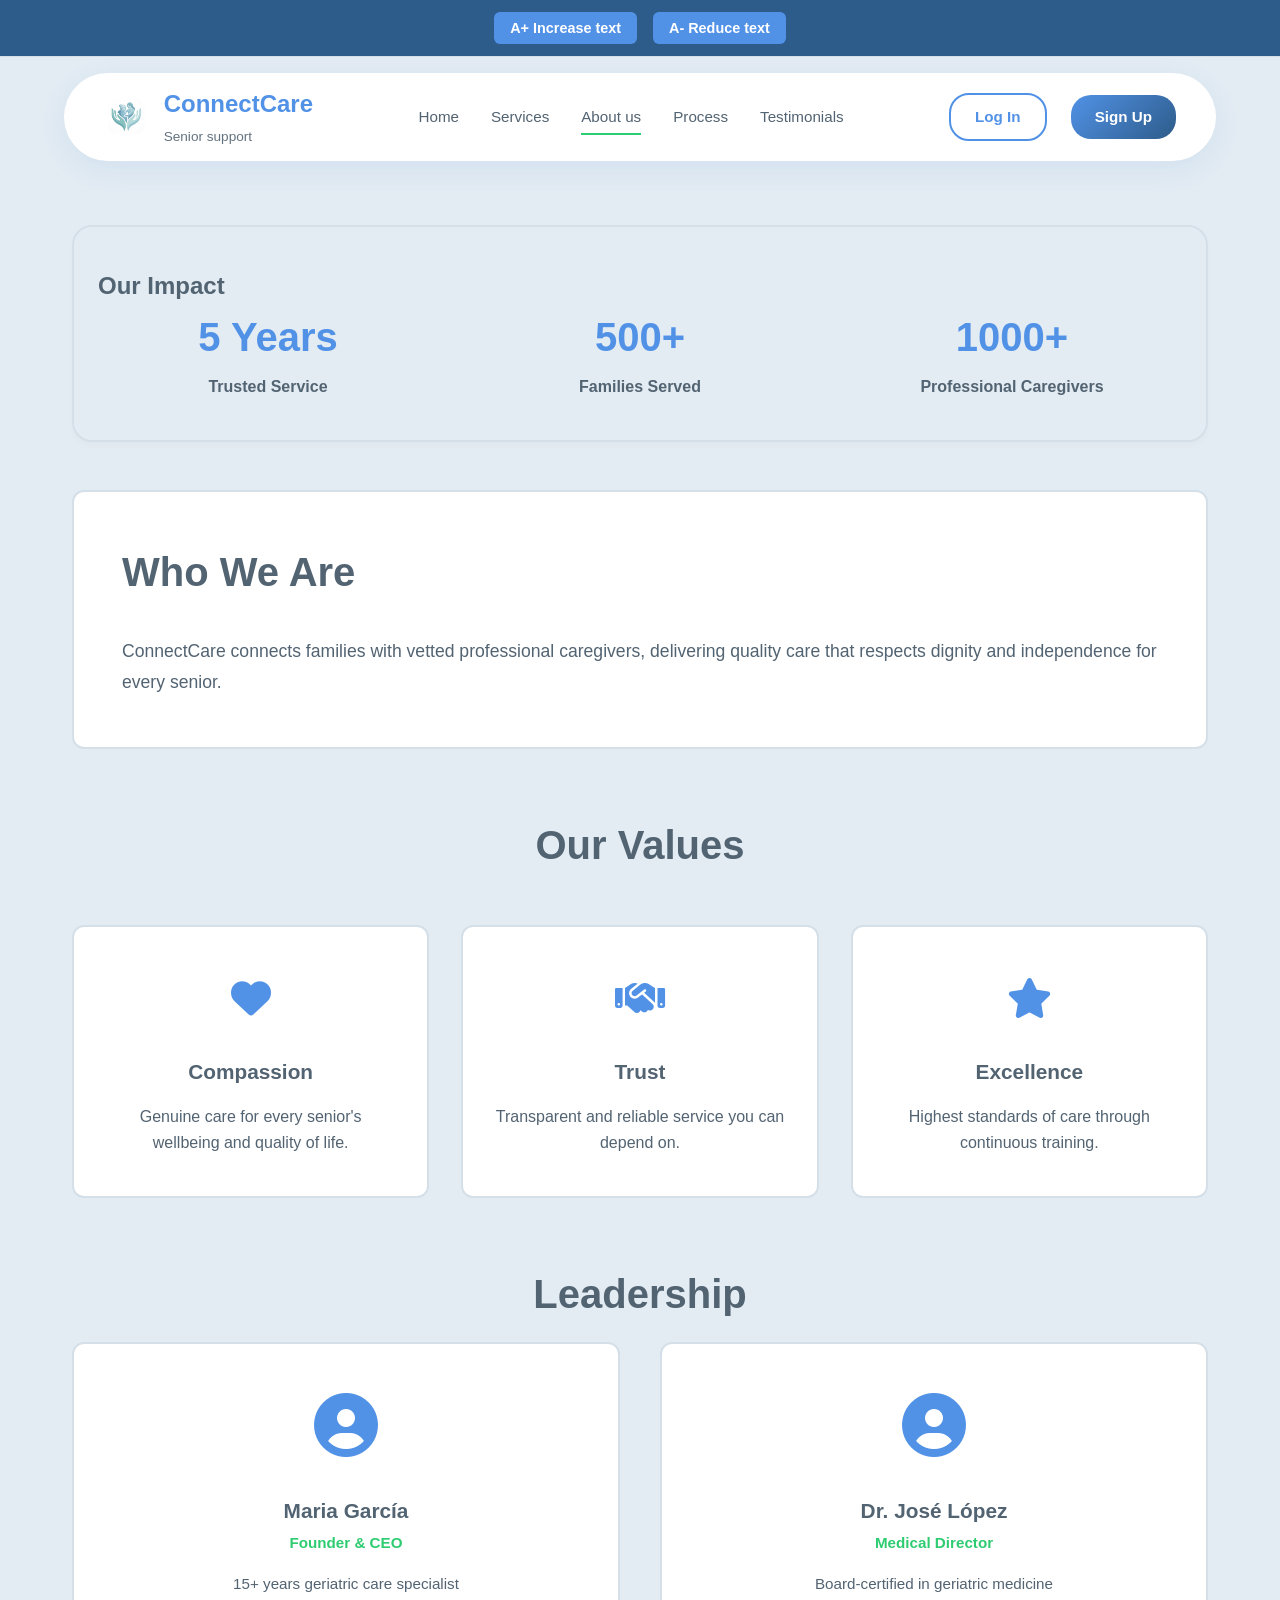
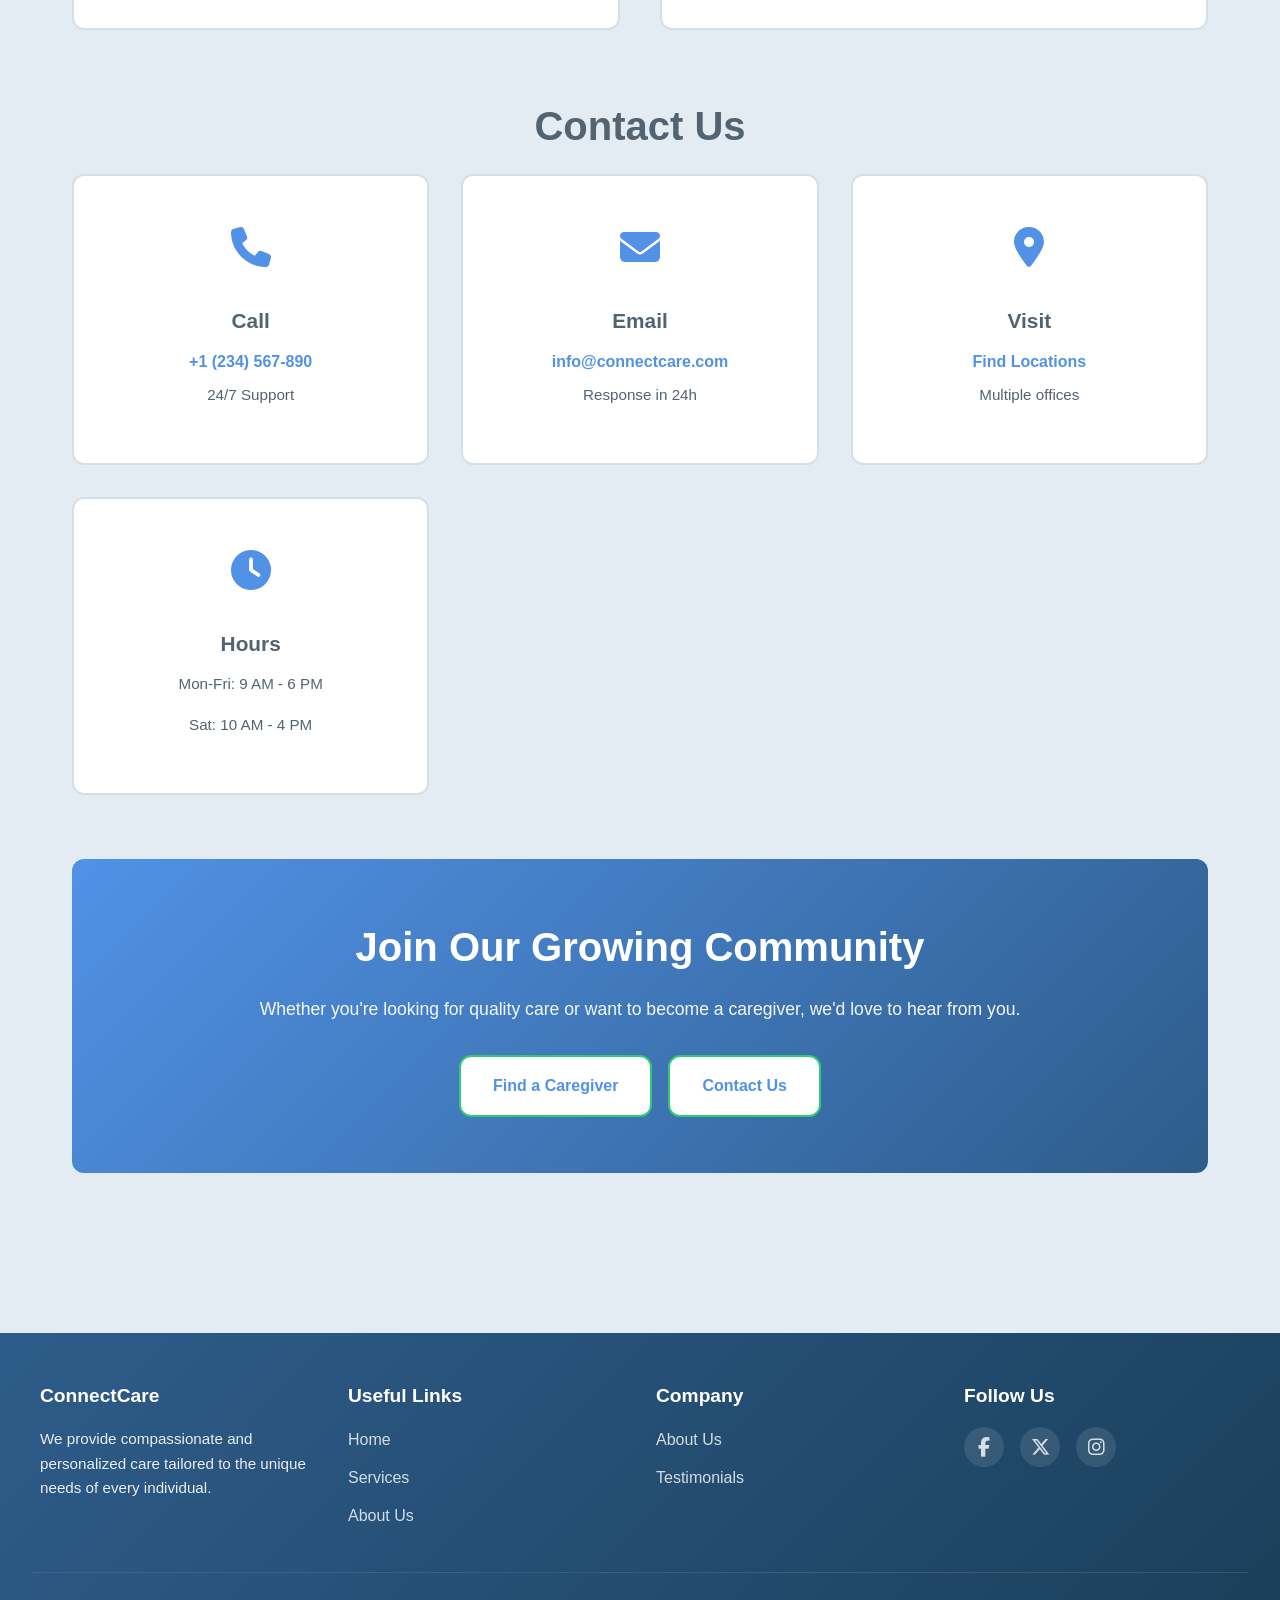
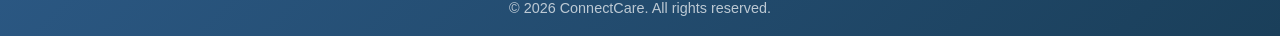
==== commit 5ed9c5d1: "Hice la otra version del home" ====
--- a/about-us.html
+++ b/about-us.html
@@ -1,199 +1,237 @@
-<!DOCTYPE html>
-<html lang="en">
-<head>
-    <meta charset="UTF-8">
-    <meta name="viewport" content="width=device-width, initial-scale=1.0">
-    <title>ConnectCare - About Us</title>
-    <link rel="stylesheet" href="about-us.css">
-    <link rel="stylesheet" href="https://cdnjs.cloudflare.com/ajax/libs/font-awesome/6.5.1/css/all.min.css">
-    <link rel="stylesheet" href="https://fonts.googleapis.com/css2?family=Material+Symbols+Outlined:opsz,wght,FILL,GRAD@24,500,0,0" />
-    
-    <link rel="stylesheet" href="about-us.css">
-</head>
-<body>
-
-    <a href="#contenido-principal" class="saltar-enlace">Saltar al contenido principal</a>
-
-    <div class="accessibility-bar" aria-label="Herramientas de accesibilidad">
-        <button id="btn-zoom-in" aria-label="Aumentar tamaño del texto">A+ Increase text</button>
-        <button id="btn-zoom-out" aria-label="Disminuir tamaño del texto">A- Reduce text</button>
-    </div>
-
-    <header class="main-header">
-        <nav class="navbar" aria-label="Navegación principal">
-            <div class="navbar-brand">
-                <img src="img/Untitled design.png" alt="Logotipo oficial de ConnectCare" class="brand-logo-img">
-                <div class="brand-text">
-                    <h2>ConnectCare</h2>
-                    <span>Senior support</span>
-                </div>
-            </div>
-            
-            <ul class="nav-links">
-                <li>
-                    <a href="index.html">
-                        <span class="material-symbols-outlined" aria-hidden="true">home</span>Home
-                    </a>
-                </li>
-                <li>
-                    <a href="services.html">
-                        <span class="material-symbols-outlined" aria-hidden="true">medical_services</span>Services
-                    </a>
-                </li>
-                <li class="active">
-                    <a href="about-us.html" aria-current="page">
-                        <span class="material-symbols-outlined" aria-hidden="true">groups</span>About us
-                    </a>
-                </li>
-                <li>
-                    <a href="process.html">
-                        <span class="material-symbols-outlined" aria-hidden="true">account_tree</span>Process
-                    </a>
-                </li>
-                <li>
-                    <a href="testimonials.html">
-                        <span class="material-symbols-outlined" aria-hidden="true">chat</span>Testimonials
-                    </a>
-                </li>
-                <li>
-                    <a href="contact.html">
-                        <span class="material-symbols-outlined" aria-hidden="true">mail</span>Contact
-                    </a>
-                </li>
-            </ul>
-        </nav>
-    </header>
-
-    <main class="main-content" id="contenido-principal">
-        
-        <header class="about-hero">
-            <div class="about-hero-content">
-                <h1>About Us</h1>
-                <p>We are dedicated to improving the lives of senior citizens with love, respect, and professional support.</p>
-            </div>
-        </header>
-
-        <section class="about-story">
-            <div class="story-text">
-                <h2>Our Story</h2>
-                <p>We started this project because we know that finding the right care for older family members is not easy. Families need more than just medical help; they need someone they can really trust. Our mission is to connect professional caregivers with families who want the best for their loved ones.</p>
-                <p>Today, we help many families look after their grandparents. We make sure they stay safe, healthy, and happy at home while keeping their independence for as long as possible.</p>
-            </div>
-            <div class="story-image-placeholder">
-                <span class="material-symbols-outlined" aria-hidden="true">diversity_1</span>
-            </div>
-        </section>
-
-        <section class="extra-info-section">
-            <div class="info-block">
-                <h3>Our Mission</h3>
-                <p>To provide high-quality home care services that give peace of mind to families and a comfortable, dignified life to elderly people.</p>
-            </div>
-            <div class="info-block">
-                <h3>Our Vision</h3>
-                <p>To become the most trusted senior care network in the region, recognized for our kind professionals and excellent service.</p>
-            </div>
-        </section>
-
-        <section class="values-section">
-            <div class="values-title">
-                <h2>Our Core Values</h2>
-            </div>
-            
-            <div class="values-grid">
-                <article class="card card-information">
-                    <div class="card-icon">
-                        <span class="material-symbols-outlined" aria-hidden="true">favorite</span>
-                    </div>
-                    <h3>Kindness</h3>
-                    <p>We treat every person with patience, warm hearts, and the high respect they deserve.</p>
-                </article>
-
-                <article class="card card-information">
-                    <div class="card-icon">
-                        <span class="material-symbols-outlined" aria-hidden="true">verified_user</span>
-                    </div>
-                    <h3>Trust & Safety</h3>
-                    <p>We choose and train our staff very carefully so your family is always in safe hands.</p>
-                </article>
-
-                <article class="card card-information">
-                    <div class="card-icon">
-                        <span class="material-symbols-outlined" aria-hidden="true">workspace_premium</span>
-                    </div>
-                    <h3>Dedication</h3>
-                    <p>We work hard every day to improve our daily assistance and support services.</p>
-                </article>
-            </div>
-        </section>
-       
-    </main>
-
-    <footer class="main-footer">
-        <div class="footer-container">
-            <div class="footer-column">
-                <h3>ConnectCare</h3>
-                <p>We provide compassionate and personalized care tailored to the unique needs of every individual.</p>
-            </div>
-
-            <div class="footer-column">
-                <h3>Useful links</h3>
-                <ul>
-                    <li><a href="index.html">Home</a></li>
-                    <li><a href="services.html">Services</a></li>
-                    <li><a href="contact.html">Contact</a></li>
-                </ul>
-            </div>
-
-            <div class="footer-column">
-                <h3>Company</h3>
-                <ul>
-                    <li><a href="about-us.html">About Us</a></li>
-                    <li><a href="testimonials.html">Testimonials</a></li>
-                </ul>
-            </div>
-
-            <div class="footer-column">
-                <h3>Follow us</h3>
-                <div class="social-links">
-                    <a href="#" class="social-icon" aria-label="Facebook">
-                        <i class="fa-brands fa-facebook-f"></i>
-                    </a>
-                    <a href="#" class="social-icon" aria-label="Twitter">
-                        <i class="fa-brands fa-x-twitter"></i>
-                    </a>
-                    <a href="#" class="social-icon" aria-label="Instagram">
-                        <i class="fa-brands fa-instagram"></i>
-                    </a>
-                </div>
-            </div>
-        </div>
-        
-        <div class="footer-bottom">
-            <p>&copy; 2026 ConnectCare. All rights reserved.</p>
-        </div>
-    </footer>
-
-    <script>
-        document.addEventListener('DOMContentLoaded', () => {
-            const btnZoomIn = document.getElementById('btn-zoom-in');
-            const btnZoomOut = document.getElementById('btn-zoom-out');
-            let currentSize = 16; 
-
-            btnZoomIn.addEventListener('click', () => {
-                if (currentSize < 22) { 
-                    currentSize += 2;
-                    document.documentElement.style.fontSize = currentSize + 'px';
-                }
-            });
-
-            btnZoomOut.addEventListener('click', () => {
-                if (currentSize > 12) { 
-                    currentSize -= 2;
-                    document.documentElement.style.fontSize = currentSize + 'px';
-                }
-            });
-        });
-    </script>
-</body>
-</html>
+<!DOCTYPE html>
+<html lang="en">
+<head>
+    <meta charset="UTF-8">
+    <meta name="viewport" content="width=device-width, initial-scale=1.0">
+    <title>About Us - ConnectCare</title>
+    
+    <link rel="stylesheet" href="https://cdnjs.cloudflare.com/ajax/libs/font-awesome/6.5.1/css/all.min.css">
+    <link rel="stylesheet" href="https://fonts.googleapis.com/css2?family=Material+Symbols+Outlined:opsz,wght,FILL,GRAD@24,500,0,0" />
+    <link rel="stylesheet" href="index.css">
+</head>
+<body>
+
+    <!-- Accessibility Bar -->
+    <div class="accessibility-bar" aria-label="Accessibility controls">
+        <button id="btn-zoom-in" aria-label="Increase text size">A+ Increase text</button>
+        <button id="btn-zoom-out" aria-label="Reduce text size">A- Reduce text</button>
+    </div>
+
+    <!-- Clean Floating Pill Header -->
+    <header class="main-header">
+        <nav class="navbar pill-navbar" aria-label="Main navigation">
+            <div class="navbar-brand">
+                <img src="img/Connect Care Logo.png" alt="ConnectCare official logo" class="brand-logo-img">
+                <div class="brand-text">
+                    <h2>ConnectCare</h2>
+                    <span>Senior support</span>
+                </div>
+            </div>
+            
+            <ul class="nav-links">
+                <li><a href="index.html">Home</a></li>
+                <li><a href="services.html">Services</a></li>
+                <li class="active"><a href="about-us.html" aria-current="page">About us</a></li>
+                <li><a href="process.html">Process</a></li>
+                <li><a href="testimonials.html">Testimonials</a></li>
+            </ul>
+
+            <div class="user-action">
+                <a href="login.html" class="btn-login">Log In</a>
+                <a href="login.html" class="btn-signup">Sign Up</a>
+            </div>
+        </nav>
+    </header>
+
+    <main class="main-content" id="main-content">
+        
+        <!-- Hero Banner -->
+        <section class="hero-banner" aria-label="About ConnectCare">
+            <div class="hero-overlay-content">
+                <h1>Our Mission & Values</h1>
+                <p class="hero-description">
+                    Dedicated to providing dignified, compassionate care for our elderly community.
+                </p>
+            </div>
+        </section>
+
+        <!-- Stats Section - Featured First -->
+        <section class="stats-section">
+            <h2>Our Impact</h2>
+            <div class="stats-grid">
+                <div class="stat-item">
+                    <h3><span class="counter" data-target="5" data-suffix=" Years">0</span></h3>
+                    <p>Trusted Service</p>
+                </div>
+                <div class="stat-item">
+                    <h3><span class="counter" data-target="500" data-suffix="+">0</span></h3>
+                    <p>Families Served</p>
+                </div>
+                <div class="stat-item">
+                    <h3><span class="counter" data-target="1000" data-suffix="+">0</span></h3>
+                    <p>Professional Caregivers</p>
+                </div>
+            </div>
+        </section>
+
+        <!-- Mission Section -->
+        <section class="mission-section">
+            <div class="mission-content">
+                <h2>Who We Are</h2>
+                <p>
+                    ConnectCare connects families with vetted professional caregivers, delivering quality care that respects dignity and independence for every senior.
+                </p>
+            </div>
+        </section>
+
+        <!-- Values Section -->
+        <section class="values-section">
+            <h2>Our Values</h2>
+            <div class="values-grid">
+                <div class="value-card">
+                    <div class="value-icon">
+                        <i class="fas fa-heart"></i>
+                    </div>
+                    <h3>Compassion</h3>
+                    <p>Genuine care for every senior's wellbeing and quality of life.</p>
+                </div>
+
+                <div class="value-card">
+                    <div class="value-icon">
+                        <i class="fas fa-handshake"></i>
+                    </div>
+                    <h3>Trust</h3>
+                    <p>Transparent and reliable service you can depend on.</p>
+                </div>
+
+                <div class="value-card">
+                    <div class="value-icon">
+                        <i class="fas fa-star"></i>
+                    </div>
+                    <h3>Excellence</h3>
+                    <p>Highest standards of care through continuous training.</p>
+                </div>
+            </div>
+        </section>
+
+        <!-- Team Section -->
+        <section class="team-section">
+            <h2>Leadership</h2>
+            <div class="team-grid">
+                <div class="team-member">
+                    <div class="member-avatar">
+                        <i class="fas fa-user-circle"></i>
+                    </div>
+                    <h3>Maria García</h3>
+                    <p class="member-role">Founder & CEO</p>
+                    <p class="member-bio">15+ years geriatric care specialist</p>
+                </div>
+
+                <div class="team-member">
+                    <div class="member-avatar">
+                        <i class="fas fa-user-circle"></i>
+                    </div>
+                    <h3>Dr. José López</h3>
+                    <p class="member-role">Medical Director</p>
+                    <p class="member-bio">Board-certified in geriatric medicine</p>
+                </div>
+            </div>
+        </section>
+
+        <!-- Contact Info Section -->
+        <section class="contact-info-section">
+            <h2>Contact Us</h2>
+            <div class="contact-info-grid">
+                <div class="contact-info-card">
+                    <div class="contact-icon">
+                        <i class="fas fa-phone"></i>
+                    </div>
+                    <h3>Call</h3>
+                    <a href="tel:+1234567890">+1 (234) 567-890</a>
+                    <p>24/7 Support</p>
+                </div>
+
+                <div class="contact-info-card">
+                    <div class="contact-icon">
+                        <i class="fas fa-envelope"></i>
+                    </div>
+                    <h3>Email</h3>
+                    <a href="mailto:info@connectcare.com">info@connectcare.com</a>
+                    <p>Response in 24h</p>
+                </div>
+
+                <div class="contact-info-card">
+                    <div class="contact-icon">
+                        <i class="fas fa-map-marker-alt"></i>
+                    </div>
+                    <h3>Visit</h3>
+                    <a href="#">Find Locations</a>
+                    <p>Multiple offices</p>
+                </div>
+
+                <div class="contact-info-card">
+                    <div class="contact-icon">
+                        <i class="fas fa-clock"></i>
+                    </div>
+                    <h3>Hours</h3>
+                    <p>Mon-Fri: 9 AM - 6 PM</p>
+                    <p>Sat: 10 AM - 4 PM</p>
+                </div>
+            </div>
+        </section>
+
+        <!-- CTA Section -->
+        <section class="cta-section">
+            <h2>Join Our Growing Community</h2>
+            <p>Whether you're looking for quality care or want to become a caregiver, we'd love to hear from you.</p>
+            <div class="cta-buttons">
+                <a href="services.html" class="btn btn-banner-blue">Find a Caregiver</a>
+                <a href="#contact-info-section" class="btn btn-banner-blue">Contact Us</a>
+            </div>
+        </section>
+       
+    </main>
+
+    <!-- Clean Footer -->
+    <footer class="main-footer">
+        <div class="footer-container">
+            <div class="footer-column">
+                <h3>ConnectCare</h3>
+                <p>We provide compassionate and personalized care tailored to the unique needs of every individual.</p>
+            </div>
+
+            <div class="footer-column">
+                <h3>Useful Links</h3>
+                <ul>
+                    <li><a href="index.html">Home</a></li>
+                    <li><a href="services.html">Services</a></li>
+                    <li><a href="about-us.html">About Us</a></li>
+                </ul>
+            </div>
+
+            <div class="footer-column">
+                <h3>Company</h3>
+                <ul>
+                    <li><a href="about-us.html">About Us</a></li>
+                    <li><a href="testimonials.html">Testimonials</a></li>
+                </ul>
+            </div>
+
+            <div class="footer-column">
+                <h3>Follow Us</h3>
+                <div class="social-links">
+                    <a href="#" class="social-icon" aria-label="Facebook"><i class="fa-brands fa-facebook-f"></i></a>
+                    <a href="#" class="social-icon" aria-label="Twitter"><i class="fa-brands fa-x-twitter"></i></a>
+                    <a href="#" class="social-icon" aria-label="Instagram"><i class="fa-brands fa-instagram"></i></a>
+                </div>
+            </div>
+        </div>
+
+        <div class="footer-bottom">
+            <p>&copy; 2026 ConnectCare. All rights reserved.</p>
+        </div>
+    </footer>
+        
+    <script src="index.js"></script>
+</body>
+</html>
--- a/index.css
+++ b/index.css
@@ -0,0 +1,1905 @@
+/* ==========================================================================
+   CSS VARIABLES & ROOT STYLES
+   ========================================================================== */
+:root {
+    --primary-blue: #5192E7;
+    --primary-dark: #2E5C8A;
+    --bg-main: #E4ECF3;
+    --bg-light: #FFFFFF;
+    --text-dark: #526372;
+    --text-gray: #526372;
+    --card-border: #D4DFE8;
+    --accent-green: #2ECC71;
+    --accent-orange: #FF6B35;
+    --sidebar-text: #526372;
+    --hover-bg: #F0F0F0;
+    --shadow-light: 0 2px 8px rgba(0, 0, 0, 0.08);
+    --shadow-medium: 0 4px 12px rgba(0, 0, 0, 0.12);
+    --transition: all 0.3s ease;
+    --border-radius: 12px;
+}
+
+* {
+    margin: 0;
+    padding: 0;
+    box-sizing: border-box;
+}
+
+html {
+    scroll-behavior: smooth;
+}
+
+body {
+    font-family: -apple-system, BlinkMacSystemFont, 'Segoe UI', Roboto, 'Helvetica Neue', Arial, sans-serif;
+    background-color: var(--bg-main);
+    color: var(--text-dark);
+    line-height: 1.6;
+    overflow-x: hidden;
+}
+
+/* ==========================================================================
+   ACCESSIBILITY & SKIP LINKS
+   ========================================================================== */
+.saltar-enlace {
+    position: absolute;
+    top: -40px;
+    left: 0;
+    background: var(--primary-blue);
+    color: white;
+    padding: 8px 16px;
+    text-decoration: none;
+    z-index: 100;
+    border-radius: 0 0 4px 0;
+}
+
+.saltar-enlace:focus {
+    top: 0;
+}
+
+.accessibility-bar {
+    background-color: var(--primary-dark);
+    padding: 0.75rem 2rem;
+    display: flex;
+    gap: 1rem;
+    justify-content: center;
+    flex-wrap: wrap;
+    border-bottom: 1px solid var(--card-border);
+}
+
+.accessibility-bar button {
+    background-color: var(--primary-blue);
+    color: white;
+    border: none;
+    padding: 0.5rem 1rem;
+    border-radius: 6px;
+    cursor: pointer;
+    font-size: 0.9rem;
+    font-weight: 600;
+    transition: var(--transition);
+}
+
+.accessibility-bar button:hover {
+    background-color: var(--accent-orange);
+    transform: scale(1.05);
+}
+
+/* ==========================================================================
+   HEADER & NAVIGATION
+   ========================================================================== */
+.main-header {
+    background-color: transparent;
+    box-shadow: none;
+    position: sticky;
+    top: 0;
+    z-index: 50;
+}
+
+.navbar {
+    display: flex;
+    align-items: center;
+    justify-content: space-between;
+    padding: 1rem 2rem;
+    max-width: 1400px;
+    margin: 0 auto;
+    gap: 2rem;
+}
+
+.pill-navbar {
+    background: white;
+    color: var(--text-dark);
+    border-radius: 50px;
+    margin: 1rem auto;
+    max-width: 90%;
+    box-shadow: 0 8px 32px rgba(74, 144, 226, 0.12);
+    padding: 0.75rem 2.5rem;
+    border: none;
+    display: flex;
+    align-items: center;
+    justify-content: space-between;
+    gap: 2rem;
+}
+
+.navbar-brand {
+    display: flex;
+    align-items: center;
+    gap: 1rem;
+    flex-shrink: 0;
+}
+
+.brand-logo-img {
+    height: 40px;
+    width: auto;
+    border-radius: 50%;
+}
+
+.brand-text h2 {
+    font-size: 1.5rem;
+    font-weight: 700;
+    margin: 0;
+    color: var(--primary-blue);
+}
+
+.brand-text span {
+    font-size: 0.85rem;
+    opacity: 0.9;
+    color: var(--text-gray);
+}
+
+.nav-links {
+    display: flex;
+    list-style: none;
+    gap: 2rem;
+    flex: 1;
+    justify-content: center;
+    flex-wrap: wrap;
+}
+
+.nav-links a {
+    color: var(--text-dark);
+    text-decoration: none;
+    font-weight: 500;
+    transition: var(--transition);
+    padding: 0.5rem 0;
+    border-bottom: 2px solid transparent;
+    font-size: 0.95rem;
+}
+
+.nav-links a:hover,
+.nav-links li.active a {
+    border-bottom-color: var(--accent-green);
+    opacity: 1;
+}
+
+.user-action {
+    display: flex;
+    align-items: center;
+    gap: 1.5rem;
+    flex-shrink: 0;
+}
+
+.user-pill-btn {
+    background-color: var(--primary-blue);
+    border: 1px solid var(--primary-blue);
+    border-radius: 50%;
+    width: 44px;
+    height: 44px;
+    display: flex;
+    align-items: center;
+    justify-content: center;
+    color: white;
+    text-decoration: none;
+    transition: var(--transition);
+    cursor: pointer;
+    font-size: 1.5rem;
+}
+
+.user-pill-btn:hover {
+    background-color: var(--primary-dark);
+    transform: scale(1.1);
+}
+
+.auth-buttons {
+    display: flex;
+    gap: 1rem;
+    align-items: center;
+}
+
+.btn-login {
+    background-color: transparent;
+    color: var(--primary-blue);
+    border: 2px solid var(--primary-blue);
+    padding: 0.6rem 1.5rem;
+    border-radius: 20px;
+    text-decoration: none;
+    font-weight: 600;
+    font-size: 0.95rem;
+    transition: var(--transition);
+    cursor: pointer;
+    display: inline-block;
+}
+
+.btn-login:hover {
+    background-color: var(--primary-blue);
+    color: white;
+}
+
+.btn-signup {
+    background: linear-gradient(135deg, var(--primary-blue) 0%, var(--primary-dark) 100%);
+    color: white;
+    border: none;
+    padding: 0.6rem 1.5rem;
+    border-radius: 20px;
+    text-decoration: none;
+    font-weight: 600;
+    font-size: 0.95rem;
+    transition: var(--transition);
+    cursor: pointer;
+    display: inline-block;
+}
+
+.btn-signup:hover {
+    transform: translateY(-2px);
+    box-shadow: 0 4px 12px rgba(74, 144, 226, 0.3);
+}
+
+.material-symbols-outlined {
+    font-variation-settings: 'FILL' 0, 'wght' 500, 'GRAD' 0, 'opsz' 24;
+}
+
+/* ==========================================================================
+   MAIN CONTENT
+   ========================================================================== */
+.main-content {
+    max-width: 1200px;
+    margin: 0 auto;
+    padding: 3rem 2rem;
+}
+
+/* ==========================================================================
+   HERO SECTION - REDESIGNED
+   ========================================================================== */
+.hero-section {
+    background: linear-gradient(135deg, rgba(81, 146, 231, 0.85) 0%, rgba(46, 92, 138, 0.85) 100%), url('img/hero-bg.jpg') center/cover no-repeat;
+    padding: 4rem 2rem;
+    margin-bottom: 4rem;
+    border-radius: 20px;
+    overflow: hidden;
+    position: relative;
+}
+
+.hero-section::before {
+    content: '';
+    position: absolute;
+    top: -50%;
+    right: -10%;
+    width: 500px;
+    height: 500px;
+    background: rgba(255, 255, 255, 0.1);
+    border-radius: 50%;
+    filter: blur(40px);
+}
+
+.hero-section::after {
+    content: '';
+    position: absolute;
+    bottom: -30%;
+    left: -5%;
+    width: 400px;
+    height: 400px;
+    background: rgba(46, 204, 113, 0.15);
+    border-radius: 50%;
+    filter: blur(40px);
+}
+
+.hero-content {
+    display: grid;
+    grid-template-columns: 1fr 1fr;
+    gap: 4rem;
+    align-items: center;
+    position: relative;
+    z-index: 2;
+    max-width: 1200px;
+    margin: 0 auto;
+}
+
+.hero-text {
+    color: white;
+}
+
+.hero-text h1 {
+    font-size: 3.5rem;
+    font-weight: 800;
+    margin-bottom: 1.5rem;
+    line-height: 1.1;
+    letter-spacing: -1px;
+}
+
+.hero-subtitle {
+    font-size: 1.2rem;
+    opacity: 0.95;
+    margin-bottom: 2.5rem;
+    line-height: 1.7;
+}
+
+.hero-cta {
+    display: flex;
+    gap: 1rem;
+    margin-bottom: 3rem;
+    flex-wrap: wrap;
+}
+
+.btn-primary {
+    background-color: white;
+    color: var(--primary-blue);
+    border: 2px solid white;
+}
+
+.btn-primary:hover {
+    background-color: var(--accent-green);
+    color: white;
+    border-color: var(--accent-green);
+    transform: translateY(-3px);
+    box-shadow: 0 8px 20px rgba(46, 204, 113, 0.4);
+}
+
+.btn-secondary {
+    background-color: transparent;
+    color: white;
+    border: 2px solid white;
+}
+
+.btn-secondary:hover {
+    background-color: rgba(255, 255, 255, 0.2);
+    transform: translateY(-3px);
+}
+
+.btn-lg {
+    padding: 1rem 2.5rem;
+    font-size: 1rem;
+    border-radius: 50px;
+    font-weight: 600;
+}
+
+.hero-stats {
+    display: grid;
+    grid-template-columns: repeat(3, 1fr);
+    gap: 2rem;
+    padding-top: 2rem;
+    border-top: 1px solid rgba(255, 255, 255, 0.2);
+}
+
+.hero-stat {
+    display: flex;
+    flex-direction: column;
+    gap: 0.5rem;
+}
+
+.stat-number {
+    font-size: 1.8rem;
+    font-weight: 700;
+    color: #FFFFFF;
+}
+
+.stat-label {
+    font-size: 0.95rem;
+    opacity: 0.85;
+}
+
+.hero-visual {
+    position: relative;
+    height: 400px;
+}
+
+.hero-image-placeholder {
+    position: relative;
+    width: 100%;
+    height: 100%;
+    display: flex;
+    align-items: center;
+    justify-content: center;
+}
+
+.floating-card {
+    position: absolute;
+    background: rgba(255, 255, 255, 0.15);
+    backdrop-filter: blur(10px);
+    border: 1px solid rgba(255, 255, 255, 0.3);
+    padding: 1.5rem;
+    border-radius: 15px;
+    color: white;
+    display: flex;
+    align-items: center;
+    gap: 0.75rem;
+    font-weight: 600;
+    animation: float 3s ease-in-out infinite;
+    box-shadow: 0 8px 32px rgba(0, 0, 0, 0.1);
+}
+
+.floating-card i {
+    font-size: 1.5rem;
+}
+
+.floating-card span {
+    font-size: 1rem;
+}
+
+.card-1 {
+    top: 10%;
+    left: 5%;
+    animation-delay: 0s;
+}
+
+.card-2 {
+    top: 50%;
+    right: 10%;
+    animation-delay: 1s;
+}
+
+.card-3 {
+    bottom: 10%;
+    left: 20%;
+    animation-delay: 2s;
+}
+
+@keyframes float {
+    0%, 100% {
+        transform: translateY(0px);
+    }
+    50% {
+        transform: translateY(-20px);
+    }
+}
+
+/* ==========================================================================
+   HIGHLIGHTS SECTION
+   ========================================================================== */
+.highlights-section {
+    margin-bottom: 4rem;
+}
+
+.highlights-section h2 {
+    font-size: 2.5rem;
+    color: var(--text-dark);
+    margin-bottom: 3rem;
+    font-weight: 700;
+    text-align: center;
+}
+
+.highlights-grid {
+    display: grid;
+    grid-template-columns: repeat(auto-fit, minmax(320px, 1fr));
+    gap: 2rem;
+}
+
+.highlight-card {
+    background: white;
+    padding: 2.5rem 2rem;
+    border-radius: var(--border-radius);
+    border: 2px solid var(--card-border);
+    text-align: center;
+    transition: var(--transition);
+    position: relative;
+    overflow: hidden;
+}
+
+.highlight-card::before {
+    content: '';
+    position: absolute;
+    top: 0;
+    left: 0;
+    right: 0;
+    height: 4px;
+    background: linear-gradient(90deg, var(--primary-blue), var(--accent-green));
+    transform: scaleX(0);
+    transform-origin: left;
+    transition: transform 0.3s ease;
+}
+
+.highlight-card:hover {
+    transform: translateY(-8px);
+    box-shadow: 0 12px 30px rgba(0, 0, 0, 0.12);
+    border-color: var(--primary-blue);
+}
+
+.highlight-card:hover::before {
+    transform: scaleX(1);
+}
+
+.highlight-icon {
+    font-size: 2.5rem;
+    color: var(--primary-blue);
+    margin-bottom: 1.5rem;
+}
+
+.highlight-card h3 {
+    font-size: 1.2rem;
+    color: var(--text-dark);
+    margin-bottom: 1rem;
+    font-weight: 600;
+}
+
+.highlight-card p {
+    color: var(--text-gray);
+    line-height: 1.7;
+    font-size: 0.95rem;
+}
+
+/* ==========================================================================
+   QUICK WIN SECTION - TESTIMONIALS CAROUSEL
+   ========================================================================== */
+.quick-win-section {
+    background: linear-gradient(135deg, rgba(74, 144, 226, 0.08) 0%, rgba(46, 204, 113, 0.08) 100%);
+    padding: 4rem 2rem;
+    border-radius: 20px;
+    margin-bottom: 4rem;
+}
+
+.quick-win-content {
+    max-width: 900px;
+    margin: 0 auto;
+}
+
+.quick-win-section h2 {
+    font-size: 2.5rem;
+    color: var(--text-dark);
+    margin-bottom: 3rem;
+    font-weight: 700;
+    text-align: center;
+}
+
+.quote-carousel {
+    position: relative;
+    min-height: 180px;
+}
+
+.quote-item {
+    background: white;
+    padding: 3rem;
+    border-radius: 15px;
+    border-left: 4px solid var(--primary-blue);
+    box-shadow: 0 4px 12px rgba(0, 0, 0, 0.08);
+    position: absolute;
+    width: 100%;
+    opacity: 0;
+    transition: opacity 0.5s ease;
+    font-style: italic;
+}
+
+.quote-item.active {
+    opacity: 1;
+    position: relative;
+}
+
+.quote-item p {
+    font-size: 1.1rem;
+    color: var(--text-dark);
+    margin-bottom: 1.5rem;
+    line-height: 1.8;
+}
+
+.quote-item footer {
+    font-style: normal;
+    font-weight: 600;
+    color: var(--primary-blue);
+    font-size: 0.95rem;
+}
+
+.quote-nav {
+    display: flex;
+    justify-content: center;
+    gap: 1rem;
+    margin-top: 2rem;
+}
+
+.quote-dot {
+    width: 12px;
+    height: 12px;
+    border-radius: 50%;
+    border: 2px solid var(--primary-blue);
+    background: transparent;
+    cursor: pointer;
+    transition: var(--transition);
+}
+
+.quote-dot.active {
+    background: var(--primary-blue);
+}
+
+.quote-dot:hover {
+    transform: scale(1.3);
+}
+
+/* ==========================================================================
+   FINAL CTA SECTION
+   ========================================================================== */
+.final-cta-section {
+    background: linear-gradient(135deg, var(--primary-blue) 0%, var(--primary-dark) 100%);
+    color: white;
+    padding: 4rem 2rem;
+    border-radius: 20px;
+    text-align: center;
+    margin-bottom: 3rem;
+}
+
+.final-cta-section h2 {
+    font-size: 2.5rem;
+    margin-bottom: 1rem;
+    font-weight: 700;
+}
+
+.final-cta-section p {
+    font-size: 1.1rem;
+    margin-bottom: 2.5rem;
+    opacity: 0.95;
+    max-width: 600px;
+    margin-left: auto;
+    margin-right: auto;
+}
+
+/* ==========================================================================
+   HERO BANNER FALLBACK (Old Name)
+   ========================================================================== */
+.hero-banner {
+    display: none;
+}
+
+/* ==========================================================================
+   BUTTONS
+   ========================================================================== */
+.btn {
+    display: inline-block;
+    padding: 1rem 2rem;
+    border-radius: var(--border-radius);
+    text-decoration: none;
+    font-weight: 600;
+    transition: var(--transition);
+    border: none;
+    cursor: pointer;
+    font-size: 1rem;
+    text-align: center;
+}
+
+.btn-banner-blue {
+    background-color: var(--accent-green);
+    color: white;
+    border: 2px solid var(--accent-green);
+}
+
+.btn-banner-blue:hover {
+    background-color: transparent;
+    color: var(--accent-green);
+    transform: translateY(-2px);
+    box-shadow: 0 4px 12px rgba(46, 204, 113, 0.3);
+}
+
+/* ==========================================================================
+   PROCESS PATHWAY SECTION
+   ========================================================================== */
+.process-pathway-section {
+    margin-bottom: 4rem;
+}
+
+.section-badge {
+    display: inline-block;
+    background-color: var(--accent-green);
+    color: white;
+    padding: 0.5rem 1rem;
+    border-radius: 20px;
+    font-size: 0.85rem;
+    font-weight: 600;
+    margin-bottom: 1rem;
+}
+
+.process-pathway-section h2 {
+    font-size: 2.5rem;
+    color: var(--text-dark);
+    margin-bottom: 3rem;
+    font-weight: 700;
+}
+
+.pathway-grid {
+    display: grid;
+    grid-template-columns: repeat(auto-fit, minmax(280px, 1fr));
+    gap: 2rem;
+}
+
+.pathway-card {
+    background-color: var(--bg-light);
+    padding: 2rem;
+    border-radius: var(--border-radius);
+    border: 2px solid var(--card-border);
+    text-align: center;
+    transition: var(--transition);
+    cursor: pointer;
+    position: relative;
+}
+
+.pathway-card:hover {
+    transform: translateY(-8px);
+    box-shadow: var(--shadow-medium);
+    border-color: var(--primary-blue);
+}
+
+.step-number {
+    background: linear-gradient(135deg, var(--primary-blue) 0%, var(--primary-dark) 100%);
+    color: white;
+    width: 60px;
+    height: 60px;
+    border-radius: 50%;
+    display: flex;
+    align-items: center;
+    justify-content: center;
+    font-size: 1.8rem;
+    font-weight: 700;
+    margin: 0 auto 1rem;
+}
+
+.pathway-card h3 {
+    font-size: 1.5rem;
+    color: var(--text-dark);
+    margin-bottom: 0.75rem;
+    font-weight: 600;
+}
+
+.pathway-card p {
+    color: var(--text-gray);
+    line-height: 1.6;
+}
+
+/* ==========================================================================
+   METRICAS Y CONFIANZA (STATS SECTION)
+   ========================================================================== */
+.stats-section {
+    background-color: var(--bg-main);
+    border: 2px solid var(--card-border);
+    border-radius: 20px;
+    padding: 2.5rem 1.5rem;
+    margin-bottom: 3rem;
+    box-shadow: 0 4px 6px rgba(0, 0, 0, 0.02);
+}
+
+.stats-grid {
+    display: grid;
+    grid-template-columns: repeat(auto-fit, minmax(200px, 1fr));
+    gap: 2rem;
+    text-align: center;
+}
+
+.stat-item h3 {
+    font-size: 2.5rem;
+    color: var(--primary-blue);
+    font-weight: 800;
+    margin-bottom: 0.3rem;
+}
+
+.stat-item p {
+    font-size: 1rem;
+    color: var(--sidebar-text);
+    font-weight: 600;
+}
+
+/* ==========================================================================
+   FOOTER
+   ========================================================================== */
+.main-footer {
+    background: linear-gradient(135deg, var(--primary-dark) 0%, #1a3f5a 100%);
+    color: white;
+    padding: 3rem 2rem 1rem;
+    margin-top: 4rem;
+}
+
+.footer-container {
+    max-width: 1200px;
+    margin: 0 auto;
+    display: grid;
+    grid-template-columns: repeat(auto-fit, minmax(250px, 1fr));
+    gap: 2rem;
+    margin-bottom: 2rem;
+}
+
+.footer-column h3 {
+    font-size: 1.2rem;
+    margin-bottom: 1rem;
+    font-weight: 600;
+}
+
+.footer-column p {
+    font-size: 0.95rem;
+    opacity: 0.9;
+    line-height: 1.6;
+}
+
+.footer-column ul {
+    list-style: none;
+}
+
+.footer-column ul li {
+    margin-bottom: 0.75rem;
+}
+
+.footer-column a {
+    color: rgba(255, 255, 255, 0.8);
+    text-decoration: none;
+    transition: var(--transition);
+}
+
+.footer-column a:hover {
+    color: var(--accent-green);
+}
+
+.social-links {
+    display: flex;
+    gap: 1rem;
+    margin-top: 1rem;
+}
+
+.social-icon {
+    display: inline-flex;
+    align-items: center;
+    justify-content: center;
+    width: 40px;
+    height: 40px;
+    background-color: rgba(255, 255, 255, 0.1);
+    border-radius: 50%;
+    color: white;
+    transition: var(--transition);
+    font-size: 1.2rem;
+}
+
+.social-icon:hover {
+    background-color: var(--accent-green);
+    transform: scale(1.15);
+}
+
+.footer-bottom {
+    border-top: 1px solid rgba(255, 255, 255, 0.1);
+    padding-top: 1.5rem;
+    text-align: center;
+    color: rgba(255, 255, 255, 0.7);
+    font-size: 0.9rem;
+}
+
+/* ==========================================================================
+   SERVICES PAGE STYLES
+   ========================================================================== */
+.services-section {
+    margin-bottom: 4rem;
+}
+
+.services-section h2 {
+    font-size: 2.5rem;
+    color: var(--text-dark);
+    margin-bottom: 3rem;
+    font-weight: 700;
+    text-align: center;
+}
+
+.services-grid {
+    display: grid;
+    grid-template-columns: repeat(auto-fit, minmax(300px, 1fr));
+    gap: 2rem;
+}
+
+.service-card {
+    background-color: var(--bg-light);
+    padding: 2.5rem 2rem;
+    border-radius: var(--border-radius);
+    border: 2px solid var(--card-border);
+    text-align: center;
+    transition: var(--transition);
+    cursor: pointer;
+}
+
+.service-card:hover {
+    transform: translateY(-12px);
+    box-shadow: var(--shadow-medium);
+    border-color: var(--primary-blue);
+}
+
+.service-icon {
+    font-size: 3rem;
+    color: var(--primary-blue);
+    margin-bottom: 1.5rem;
+}
+
+.service-card h3 {
+    font-size: 1.3rem;
+    color: var(--text-dark);
+    margin-bottom: 1rem;
+    font-weight: 600;
+}
+
+.service-card p {
+    color: var(--text-gray);
+    line-height: 1.6;
+}
+
+/* ==========================================================================
+   WHY CHOOSE US SECTION
+   ========================================================================== */
+.why-choose-section {
+    background: linear-gradient(135deg, rgba(74, 144, 226, 0.05) 0%, rgba(46, 204, 113, 0.05) 100%);
+    padding: 3rem 2rem;
+    border-radius: var(--border-radius);
+    margin-bottom: 4rem;
+}
+
+.why-choose-section h2 {
+    font-size: 2.5rem;
+    color: var(--text-dark);
+    margin-bottom: 3rem;
+    font-weight: 700;
+    text-align: center;
+}
+
+.benefits-grid {
+    display: grid;
+    grid-template-columns: repeat(auto-fit, minmax(250px, 1fr));
+    gap: 2rem;
+}
+
+.benefit-item {
+    background: white;
+    padding: 2rem;
+    border-radius: var(--border-radius);
+    text-align: center;
+}
+
+.benefit-number {
+    display: inline-block;
+    font-size: 2rem;
+    color: var(--accent-green);
+    font-weight: 700;
+    margin-bottom: 1rem;
+}
+
+.benefit-item h3 {
+    font-size: 1.2rem;
+    color: var(--text-dark);
+    margin-bottom: 0.75rem;
+    font-weight: 600;
+}
+
+.benefit-item p {
+    color: var(--text-gray);
+    font-size: 0.95rem;
+    line-height: 1.6;
+}
+
+/* ==========================================================================
+   MISSION & ABOUT SECTION
+   ========================================================================== */
+.mission-section {
+    margin-bottom: 4rem;
+}
+
+.mission-content {
+    background-color: var(--bg-light);
+    padding: 3rem;
+    border-radius: var(--border-radius);
+    border: 2px solid var(--card-border);
+}
+
+.mission-content h2 {
+    font-size: 2.5rem;
+    color: var(--text-dark);
+    margin-bottom: 2rem;
+    font-weight: 700;
+}
+
+.mission-content p {
+    font-size: 1.1rem;
+    color: var(--text-gray);
+    line-height: 1.8;
+    margin-bottom: 1.5rem;
+}
+
+.mission-content p:last-child {
+    margin-bottom: 0;
+}
+
+/* ==========================================================================
+   VALUES SECTION
+   ========================================================================== */
+.values-section {
+    margin-bottom: 4rem;
+}
+
+.values-section h2 {
+    font-size: 2.5rem;
+    color: var(--text-dark);
+    margin-bottom: 3rem;
+    font-weight: 700;
+    text-align: center;
+}
+
+.values-grid {
+    display: grid;
+    grid-template-columns: repeat(auto-fit, minmax(250px, 1fr));
+    gap: 2rem;
+}
+
+.value-card {
+    background-color: var(--bg-light);
+    padding: 2.5rem 2rem;
+    border-radius: var(--border-radius);
+    border: 2px solid var(--card-border);
+    text-align: center;
+    transition: var(--transition);
+}
+
+.value-card:hover {
+    border-color: var(--primary-blue);
+    box-shadow: var(--shadow-medium);
+}
+
+.value-icon {
+    font-size: 2.5rem;
+    color: var(--primary-blue);
+    margin-bottom: 1.5rem;
+}
+
+.value-card h3 {
+    font-size: 1.3rem;
+    color: var(--text-dark);
+    margin-bottom: 1rem;
+    font-weight: 600;
+}
+
+.value-card p {
+    color: var(--text-gray);
+    line-height: 1.6;
+}
+
+/* ==========================================================================
+   TEAM SECTION
+   ========================================================================== */
+.team-section {
+    margin-bottom: 4rem;
+}
+
+.team-section h2 {
+    font-size: 2.5rem;
+    color: var(--text-dark);
+    margin-bottom: 1rem;
+    font-weight: 700;
+    text-align: center;
+}
+
+.team-intro {
+    text-align: center;
+    color: var(--text-gray);
+    margin-bottom: 3rem;
+    font-size: 1.1rem;
+}
+
+.team-grid {
+    display: grid;
+    grid-template-columns: repeat(auto-fit, minmax(280px, 1fr));
+    gap: 2.5rem;
+}
+
+.team-member {
+    background-color: var(--bg-light);
+    padding: 2rem;
+    border-radius: var(--border-radius);
+    border: 2px solid var(--card-border);
+    text-align: center;
+    transition: var(--transition);
+}
+
+.team-member:hover {
+    transform: translateY(-8px);
+    box-shadow: var(--shadow-medium);
+}
+
+.member-avatar {
+    font-size: 4rem;
+    color: var(--primary-blue);
+    margin-bottom: 1rem;
+}
+
+.team-member h3 {
+    font-size: 1.3rem;
+    color: var(--text-dark);
+    margin-bottom: 0.25rem;
+    font-weight: 600;
+}
+
+.member-role {
+    color: var(--accent-green);
+    font-weight: 600;
+    margin-bottom: 1rem;
+    font-size: 0.95rem;
+}
+
+.member-bio {
+    color: var(--text-gray);
+    font-size: 0.95rem;
+    line-height: 1.6;
+}
+
+/* ==========================================================================
+   DETAILED PROCESS SECTION
+   ========================================================================== */
+.detailed-process-section {
+    margin-bottom: 4rem;
+}
+
+.detailed-process-section h2 {
+    font-size: 2.5rem;
+    color: var(--text-dark);
+    margin-bottom: 3rem;
+    font-weight: 700;
+    text-align: center;
+}
+
+.detailed-step {
+    margin-bottom: 3rem;
+}
+
+.step-content {
+    background-color: var(--bg-light);
+    padding: 2.5rem;
+    border-radius: var(--border-radius);
+    border-left: 4px solid var(--primary-blue);
+}
+
+.step-content h3 {
+    font-size: 1.5rem;
+    color: var(--text-dark);
+    margin-bottom: 1rem;
+    font-weight: 600;
+    display: flex;
+    align-items: center;
+    gap: 1rem;
+}
+
+.step-badge {
+    display: inline-block;
+    background-color: var(--primary-blue);
+    color: white;
+    padding: 0.4rem 0.8rem;
+    border-radius: 6px;
+    font-size: 0.85rem;
+    font-weight: 700;
+    flex-shrink: 0;
+}
+
+.step-content p {
+    color: var(--text-gray);
+    line-height: 1.8;
+    margin-bottom: 1.5rem;
+}
+
+.step-checklist {
+    list-style: none;
+    display: grid;
+    grid-template-columns: repeat(auto-fit, minmax(200px, 1fr));
+    gap: 0.75rem;
+}
+
+.step-checklist li {
+    display: flex;
+    align-items: center;
+    gap: 0.75rem;
+    color: var(--text-dark);
+    font-weight: 500;
+}
+
+.step-checklist li::before {
+    content: '✓';
+    display: inline-flex;
+    align-items: center;
+    justify-content: center;
+    width: 24px;
+    height: 24px;
+    background-color: var(--accent-green);
+    color: white;
+    border-radius: 50%;
+    font-size: 0.8rem;
+    font-weight: 700;
+    flex-shrink: 0;
+}
+
+/* ==========================================================================
+   TESTIMONIALS SECTION
+   ========================================================================== */
+.testimonials-section {
+    margin-bottom: 4rem;
+}
+
+.testimonials-section h2 {
+    font-size: 2.5rem;
+    color: var(--text-dark);
+    margin-bottom: 3rem;
+    font-weight: 700;
+    text-align: center;
+}
+
+/* Avatar Selection Row */
+.testimonial-avatars {
+    display: flex;
+    justify-content: center;
+    gap: 2rem;
+    margin-bottom: 3rem;
+    flex-wrap: wrap;
+}
+
+.avatar-btn {
+    background: none;
+    border: none;
+    cursor: pointer;
+    text-align: center;
+    transition: var(--transition);
+    padding: 0;
+}
+
+.avatar-btn:hover .avatar-circle {
+    transform: scale(1.1);
+}
+
+.avatar-circle {
+    width: 80px;
+    height: 80px;
+    border-radius: 50%;
+    display: flex;
+    align-items: center;
+    justify-content: center;
+    background-color: var(--bg-light);
+    border: 3px solid var(--card-border);
+    font-size: 2.5rem;
+    color: var(--text-gray);
+    margin-bottom: 0.5rem;
+    transition: var(--transition);
+}
+
+.avatar-btn.active .avatar-circle {
+    border-color: var(--primary-blue);
+    background-color: #E8F0FD;
+    color: var(--primary-blue);
+    box-shadow: 0 0 0 4px rgba(81, 146, 231, 0.2);
+}
+
+.avatar-name {
+    font-size: 0.85rem;
+    color: var(--text-gray);
+    margin: 0;
+    font-weight: 500;
+}
+
+.avatar-btn.active .avatar-name {
+    color: var(--primary-blue);
+    font-weight: 600;
+}
+
+/* Testimonial Display */
+.testimonial-display {
+    background-color: var(--bg-light);
+    padding: 3rem;
+    border-radius: var(--border-radius);
+    border: 2px solid var(--card-border);
+    min-height: 300px;
+    display: flex;
+    align-items: center;
+    justify-content: center;
+}
+
+.testimonial-item {
+    display: none;
+    opacity: 0;
+    animation: fadeIn 0.5s ease;
+}
+
+.testimonial-item.active {
+    display: block;
+    opacity: 1;
+}
+
+@keyframes fadeIn {
+    from {
+        opacity: 0;
+    }
+    to {
+        opacity: 1;
+    }
+}
+
+.testimonial-content {
+    width: 100%;
+}
+
+.testimonial-rating {
+    color: #FFD700;
+    margin-bottom: 1.5rem;
+    font-size: 1.2rem;
+    letter-spacing: 0.2rem;
+}
+
+.testimonial-text {
+    color: var(--text-gray);
+    font-size: 1.1rem;
+    font-style: italic;
+    line-height: 1.8;
+    margin-bottom: 2rem;
+}
+
+.testimonial-author {
+    text-align: left;
+}
+
+.testimonial-author h4 {
+    font-size: 1.2rem;
+    color: var(--text-dark);
+    margin: 0 0 0.25rem 0;
+    font-weight: 600;
+}
+
+.testimonial-author p {
+    font-size: 0.9rem;
+    color: var(--text-gray);
+    margin: 0;
+}
+
+.caregiver-testimonials-section {
+    background: linear-gradient(135deg, rgba(74, 144, 226, 0.05) 0%, rgba(46, 204, 113, 0.05) 100%);
+    padding: 3rem 2rem;
+    border-radius: var(--border-radius);
+    margin-bottom: 4rem;
+}
+
+.caregiver-testimonials-section h2 {
+    font-size: 2.5rem;
+    color: var(--text-dark);
+    margin-bottom: 3rem;
+    font-weight: 700;
+    text-align: center;
+}
+
+.caregiver-testimonials-grid {
+    display: grid;
+    grid-template-columns: repeat(auto-fit, minmax(280px, 1fr));
+    gap: 2rem;
+}
+
+.caregiver-testimonial {
+    background: white;
+    padding: 2rem;
+    border-radius: var(--border-radius);
+    border: 2px solid var(--card-border);
+}
+
+.member-role {
+    color: var(--accent-green);
+    font-weight: 600;
+    margin-bottom: 1rem;
+    font-size: 0.95rem;
+}
+
+/* ==========================================================================
+   CONTACT INFO SECTION
+   ========================================================================== */
+.contact-info-section {
+    margin-bottom: 4rem;
+}
+
+.contact-info-section h2 {
+    font-size: 2.5rem;
+    color: var(--text-dark);
+    margin-bottom: 1rem;
+    font-weight: 700;
+    text-align: center;
+}
+
+.section-intro {
+    text-align: center;
+    color: var(--text-gray);
+    margin-bottom: 3rem;
+    font-size: 1.1rem;
+}
+
+.contact-info-grid {
+    display: grid;
+    grid-template-columns: repeat(auto-fit, minmax(280px, 1fr));
+    gap: 2rem;
+}
+
+.contact-info-card {
+    background-color: var(--bg-light);
+    padding: 2.5rem 2rem;
+    border-radius: var(--border-radius);
+    border: 2px solid var(--card-border);
+    text-align: center;
+    transition: var(--transition);
+}
+
+.contact-info-card:hover {
+    transform: translateY(-8px);
+    box-shadow: var(--shadow-medium);
+    border-color: var(--primary-blue);
+}
+
+.contact-icon {
+    font-size: 2.5rem;
+    color: var(--primary-blue);
+    margin-bottom: 1.5rem;
+}
+
+.contact-info-card h3 {
+    font-size: 1.3rem;
+    color: var(--text-dark);
+    margin-bottom: 0.75rem;
+    font-weight: 600;
+}
+
+.contact-info-card p {
+    color: var(--text-gray);
+    margin-bottom: 1rem;
+    font-size: 0.95rem;
+}
+
+.contact-info-card a {
+    color: var(--primary-blue);
+    text-decoration: none;
+    font-weight: 600;
+    transition: var(--transition);
+    display: block;
+    margin: 0.5rem 0;
+}
+
+.contact-info-card a:hover {
+    color: var(--primary-dark);
+}
+
+/* ==========================================================================
+   ANIMATED COUNTERS
+   ========================================================================== */
+.counter {
+    display: inline-block;
+}
+
+.stat-number .counter {
+    color: #FFFFFF;
+}
+
+.counter.animated {
+    font-weight: 700;
+}
+
+.contact-form-section {
+    margin-bottom: 4rem;
+}
+
+.form-container {
+    background-color: var(--bg-light);
+    padding: 3rem;
+    border-radius: var(--border-radius);
+    border: 2px solid var(--card-border);
+    max-width: 700px;
+    margin: 0 auto;
+}
+
+.form-container h2 {
+    font-size: 2rem;
+    color: var(--text-dark);
+    margin-bottom: 0.5rem;
+    font-weight: 700;
+}
+
+.form-container > p {
+    color: var(--text-gray);
+    margin-bottom: 2rem;
+    font-size: 1rem;
+}
+
+.contact-form {
+    display: flex;
+    flex-direction: column;
+    gap: 1.5rem;
+}
+
+.faq-section {
+    margin-bottom: 4rem;
+}
+
+.faq-section h2 {
+    font-size: 2.5rem;
+    color: var(--text-dark);
+    margin-bottom: 3rem;
+    font-weight: 700;
+    text-align: center;
+}
+
+.faq-grid {
+    display: grid;
+    grid-template-columns: repeat(auto-fit, minmax(300px, 1fr));
+    gap: 2rem;
+}
+
+.faq-item {
+    background-color: var(--bg-light);
+    padding: 2rem;
+    border-radius: var(--border-radius);
+    border: 2px solid var(--card-border);
+}
+
+.faq-item h3 {
+    font-size: 1.1rem;
+    color: var(--text-dark);
+    margin-bottom: 1rem;
+    font-weight: 600;
+}
+
+.faq-item p {
+    color: var(--text-gray);
+    line-height: 1.7;
+    font-size: 0.95rem;
+}
+
+/* ==========================================================================
+   CTA SECTIONS
+   ========================================================================== */
+.cta-section {
+    background: linear-gradient(135deg, var(--primary-blue) 0%, var(--primary-dark) 100%);
+    color: white;
+    padding: 3.5rem 2rem;
+    border-radius: var(--border-radius);
+    text-align: center;
+    margin-bottom: 3rem;
+}
+
+.cta-section h2 {
+    font-size: 2.5rem;
+    margin-bottom: 1rem;
+    font-weight: 700;
+}
+
+.cta-section p {
+    font-size: 1.1rem;
+    margin-bottom: 2rem;
+    opacity: 0.95;
+}
+
+.cta-buttons {
+    display: flex;
+    gap: 1rem;
+    justify-content: center;
+    flex-wrap: wrap;
+}
+
+.cta-buttons .btn {
+    background-color: white;
+    color: var(--primary-blue);
+}
+
+.cta-buttons .btn:hover {
+    background-color: var(--accent-green);
+    color: white;
+}
+
+/* ==========================================================================
+   RESPONSIVE DESIGN
+   ========================================================================== */
+@media (max-width: 768px) {
+    .navbar {
+        flex-direction: column;
+        padding: 1rem;
+        gap: 1rem;
+    }
+
+    .pill-navbar {
+        flex-direction: column;
+        padding: 1rem;
+    }
+
+    .nav-links {
+        gap: 1rem;
+        justify-content: center;
+        width: 100%;
+    }
+
+    .hero-content {
+        grid-template-columns: 1fr;
+        gap: 2rem;
+    }
+
+    .hero-text h1 {
+        font-size: 2.5rem;
+    }
+
+    .hero-subtitle {
+        font-size: 1rem;
+    }
+
+    .hero-visual {
+        height: 300px;
+    }
+
+    .floating-card {
+        padding: 1rem;
+        font-size: 0.9rem;
+    }
+
+    .hero-stats {
+        grid-template-columns: repeat(3, 1fr);
+        gap: 1rem;
+    }
+
+    .stat-number {
+        font-size: 1.4rem;
+    }
+
+    .stat-label {
+        font-size: 0.8rem;
+    }
+
+    .highlights-section h2 {
+        font-size: 2rem;
+    }
+
+    .highlights-grid {
+        grid-template-columns: repeat(auto-fit, minmax(250px, 1fr));
+    }
+
+    .quick-win-section h2 {
+        font-size: 2rem;
+    }
+
+    .quote-item {
+        padding: 2rem;
+    }
+
+    .quote-item p {
+        font-size: 1rem;
+    }
+
+    .final-cta-section h2 {
+        font-size: 2rem;
+    }
+
+    .process-pathway-section h2 {
+        font-size: 2rem;
+    }
+
+    .stat-item h3 {
+        font-size: 2rem;
+    }
+
+    .testimonial-avatars {
+        gap: 1rem;
+    }
+
+    .avatar-circle {
+        width: 70px;
+        height: 70px;
+        font-size: 2rem;
+    }
+
+    .avatar-name {
+        font-size: 0.75rem;
+    }
+
+    .testimonial-display {
+        padding: 2rem;
+    }
+
+    .testimonial-text {
+        font-size: 0.95rem;
+    }
+
+    .main-content {
+        padding: 2rem 1rem;
+    }
+
+    .btn-lg {
+        padding: 0.85rem 2rem;
+        font-size: 0.95rem;
+    }
+}
+
+@media (max-width: 480px) {
+    .navbar-brand {
+        flex-direction: column;
+        gap: 0.5rem;
+    }
+
+    .brand-logo-img {
+        height: 30px;
+    }
+
+    .brand-text h2 {
+        font-size: 1.2rem;
+    }
+
+    .nav-links {
+        font-size: 0.85rem;
+        gap: 0.5rem;
+    }
+
+    .hero-content {
+        padding: 2rem 0;
+    }
+
+    .hero-text h1 {
+        font-size: 1.8rem;
+        margin-bottom: 1rem;
+    }
+
+    .hero-subtitle {
+        font-size: 0.95rem;
+        margin-bottom: 1.5rem;
+    }
+
+    .hero-cta {
+        flex-direction: column;
+        gap: 0.75rem;
+        margin-bottom: 2rem;
+    }
+
+    .btn-lg {
+        padding: 0.75rem 1.5rem;
+        font-size: 0.9rem;
+        width: 100%;
+    }
+
+    .hero-stats {
+        grid-template-columns: 1fr;
+        gap: 1rem;
+        border-top: 1px solid rgba(255, 255, 255, 0.2);
+        padding-top: 1.5rem;
+    }
+
+    .hero-visual {
+        height: 250px;
+        margin-top: 2rem;
+    }
+
+    .floating-card {
+        padding: 0.75rem;
+        font-size: 0.8rem;
+        border-radius: 10px;
+    }
+
+    .floating-card i {
+        font-size: 1.2rem;
+    }
+
+    .card-1 {
+        top: 5%;
+        left: 0;
+    }
+
+    .card-2 {
+        top: 45%;
+        right: 0;
+    }
+
+    .card-3 {
+        bottom: 5%;
+        left: 5%;
+    }
+
+    .highlights-section h2 {
+        font-size: 1.5rem;
+    }
+
+    .highlights-grid {
+        grid-template-columns: 1fr;
+    }
+
+    .highlight-card {
+        padding: 1.5rem;
+    }
+
+    .highlight-icon {
+        font-size: 2rem;
+    }
+
+    .highlight-card h3 {
+        font-size: 1.1rem;
+    }
+
+    .highlight-card p {
+        font-size: 0.9rem;
+    }
+
+    .quick-win-section {
+        padding: 2rem 1rem;
+    }
+
+    .quick-win-section h2 {
+        font-size: 1.5rem;
+        margin-bottom: 2rem;
+    }
+
+    .quote-item {
+        padding: 1.5rem;
+    }
+
+    .quote-item p {
+        font-size: 0.95rem;
+        margin-bottom: 1rem;
+    }
+
+    .quote-nav {
+        gap: 0.75rem;
+        margin-top: 1.5rem;
+    }
+
+    .quote-dot {
+        width: 10px;
+        height: 10px;
+    }
+
+    .final-cta-section {
+        padding: 2.5rem 1rem;
+    }
+
+    .final-cta-section h2 {
+        font-size: 1.5rem;
+        margin-bottom: 0.75rem;
+    }
+
+    .final-cta-section p {
+        font-size: 1rem;
+        margin-bottom: 1.5rem;
+    }
+
+    .process-pathway-section h2 {
+        font-size: 1.5rem;
+    }
+
+    .pathway-grid {
+        grid-template-columns: 1fr;
+    }
+
+    .stat-item h3 {
+        font-size: 1.8rem;
+    }
+
+    .testimonial-avatars {
+        gap: 0.75rem;
+    }
+
+    .avatar-circle {
+        width: 60px;
+        height: 60px;
+        font-size: 1.8rem;
+    }
+
+    .avatar-name {
+        font-size: 0.7rem;
+    }
+
+    .testimonial-display {
+        padding: 1.5rem;
+        min-height: 280px;
+    }
+
+    .testimonial-text {
+        font-size: 0.9rem;
+        margin-bottom: 1.5rem;
+    }
+
+    .testimonial-author h4 {
+        font-size: 1rem;
+    }
+
+    .testimonial-author p {
+        font-size: 0.8rem;
+    }
+
+    .main-content {
+        padding: 1.5rem 1rem;
+    }
+
+    .accessibility-bar button {
+        padding: 0.4rem 0.8rem;
+        font-size: 0.8rem;
+    }
+
+    .btn {
+        padding: 0.75rem 1.5rem;
+        font-size: 0.9rem;
+    }
+}
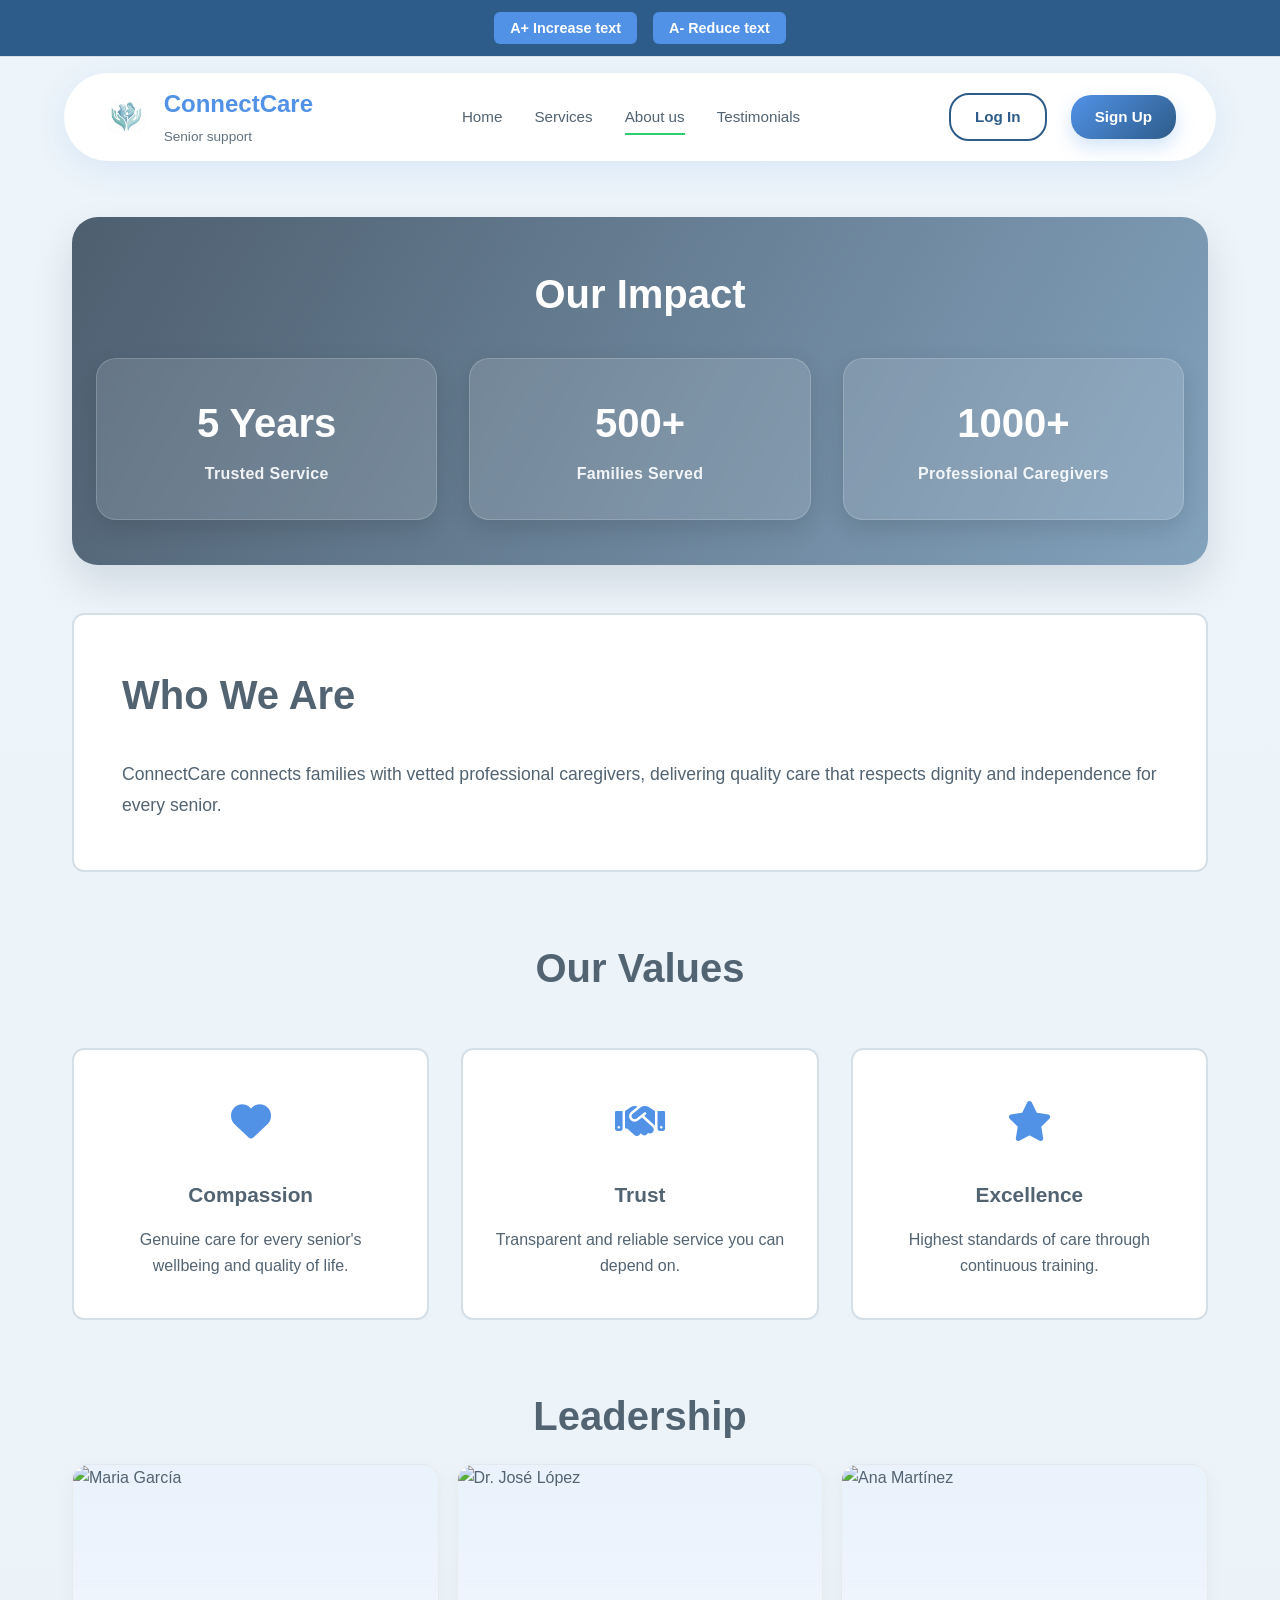
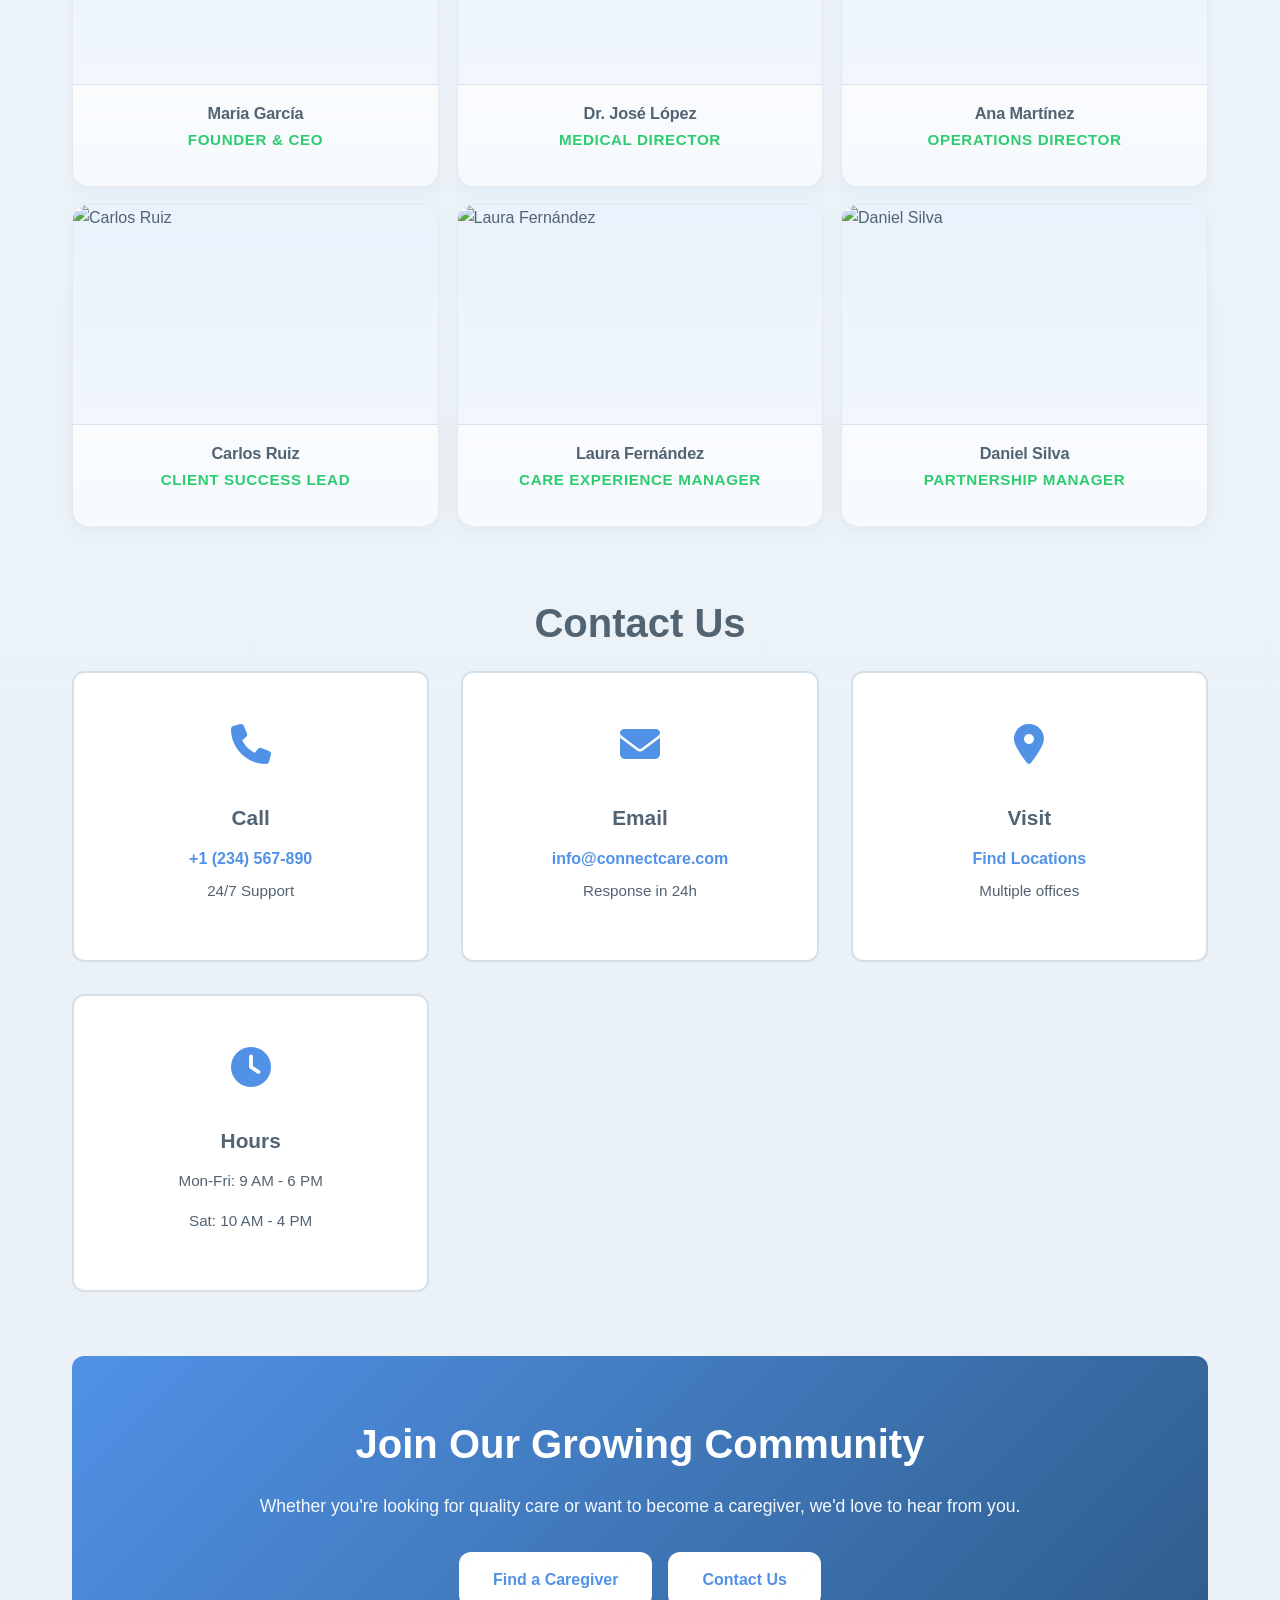
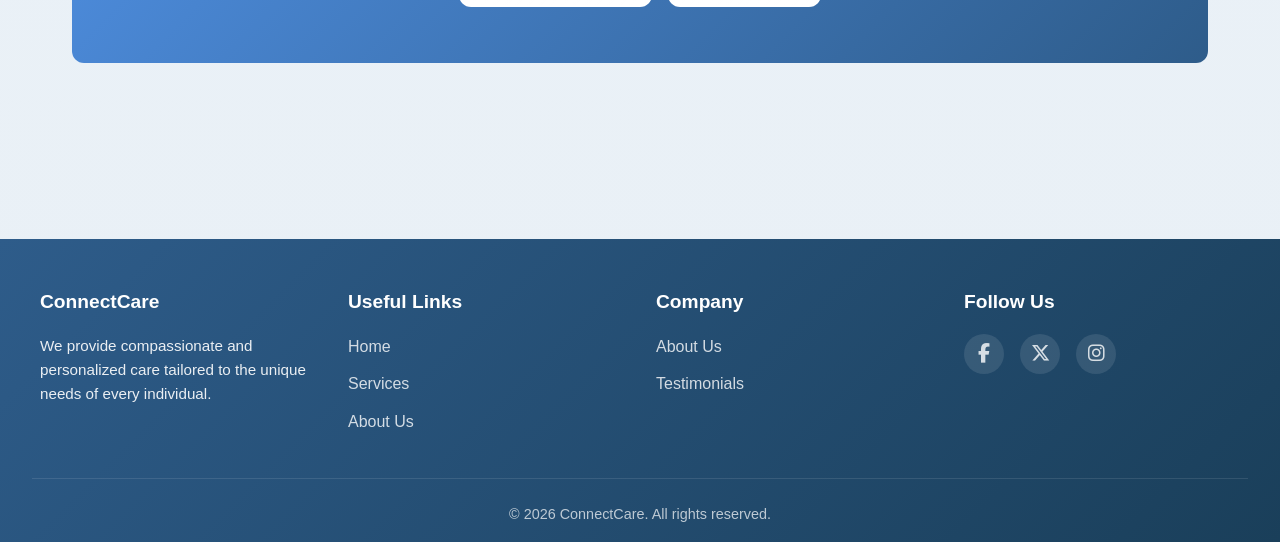
==== commit c833a530: "Actualizo mis cambios" ====
--- a/about-us.html
+++ b/about-us.html
@@ -32,13 +32,12 @@
                 <li><a href="index.html">Home</a></li>
                 <li><a href="services.html">Services</a></li>
                 <li class="active"><a href="about-us.html" aria-current="page">About us</a></li>
-                <li><a href="process.html">Process</a></li>
                 <li><a href="testimonials.html">Testimonials</a></li>
             </ul>
 
             <div class="user-action">
                 <a href="login.html" class="btn-login">Log In</a>
-                <a href="login.html" class="btn-signup">Sign Up</a>
+                <a href="terms.html" class="btn-signup">Sign Up</a>
             </div>
         </nav>
     </header>
@@ -56,20 +55,22 @@
         </section>
 
         <!-- Stats Section - Featured First -->
-        <section class="stats-section">
-            <h2>Our Impact</h2>
-            <div class="stats-grid">
-                <div class="stat-item">
-                    <h3><span class="counter" data-target="5" data-suffix=" Years">0</span></h3>
-                    <p>Trusted Service</p>
-                </div>
-                <div class="stat-item">
-                    <h3><span class="counter" data-target="500" data-suffix="+">0</span></h3>
-                    <p>Families Served</p>
-                </div>
-                <div class="stat-item">
-                    <h3><span class="counter" data-target="1000" data-suffix="+">0</span></h3>
-                    <p>Professional Caregivers</p>
+        <section class="stats-section impact-banner" aria-label="Our impact statistics">
+            <div class="impact-overlay">
+                <h2>Our Impact</h2>
+                <div class="stats-grid">
+                    <div class="stat-item">
+                        <h3><span class="counter" data-target="5" data-suffix=" Years">0</span></h3>
+                        <p>Trusted Service</p>
+                    </div>
+                    <div class="stat-item">
+                        <h3><span class="counter" data-target="500" data-suffix="+">0</span></h3>
+                        <p>Families Served</p>
+                    </div>
+                    <div class="stat-item">
+                        <h3><span class="counter" data-target="1000" data-suffix="+">0</span></h3>
+                        <p>Professional Caregivers</p>
+                    </div>
                 </div>
             </div>
         </section>
@@ -118,23 +119,65 @@
         <section class="team-section">
             <h2>Leadership</h2>
             <div class="team-grid">
-                <div class="team-member">
-                    <div class="member-avatar">
-                        <i class="fas fa-user-circle"></i>
-                    </div>
-                    <h3>Maria García</h3>
-                    <p class="member-role">Founder & CEO</p>
-                    <p class="member-bio">15+ years geriatric care specialist</p>
-                </div>
-
-                <div class="team-member">
-                    <div class="member-avatar">
-                        <i class="fas fa-user-circle"></i>
-                    </div>
-                    <h3>Dr. José López</h3>
-                    <p class="member-role">Medical Director</p>
-                    <p class="member-bio">Board-certified in geriatric medicine</p>
-                </div>
+                <article class="team-member profile-card vertical-profile">
+                    <div class="profile-photo">
+                        <img src="https://images.unsplash.com/photo-1494790108377-be9c29b29330?auto=format&fit=crop&w=900&q=80" alt="Maria García">
+                    </div>
+                    <div class="profile-info">
+                        <h3>Maria García</h3>
+                        <p class="member-role">Founder & CEO</p>
+                    </div>
+                </article>
+
+                <article class="team-member profile-card vertical-profile">
+                    <div class="profile-photo">
+                        <img src="https://images.unsplash.com/photo-1500648767791-00dcc994a43e?auto=format&fit=crop&w=900&q=80" alt="Dr. José López">
+                    </div>
+                    <div class="profile-info">
+                        <h3>Dr. José López</h3>
+                        <p class="member-role">Medical Director</p>
+                    </div>
+                </article>
+
+                <article class="team-member profile-card vertical-profile">
+                    <div class="profile-photo">
+                        <img src="https://images.unsplash.com/photo-1544005313-94ddf0286df2?auto=format&fit=crop&w=900&q=80" alt="Ana Martínez">
+                    </div>
+                    <div class="profile-info">
+                        <h3>Ana Martínez</h3>
+                        <p class="member-role">Operations Director</p>
+                    </div>
+                </article>
+
+                <article class="team-member profile-card vertical-profile">
+                    <div class="profile-photo">
+                        <img src="https://images.unsplash.com/photo-1506794778202-cad84cf45f1d?auto=format&fit=crop&w=900&q=80" alt="Carlos Ruiz">
+                    </div>
+                    <div class="profile-info">
+                        <h3>Carlos Ruiz</h3>
+                        <p class="member-role">Client Success Lead</p>
+                    </div>
+                </article>
+
+                <article class="team-member profile-card vertical-profile">
+                    <div class="profile-photo">
+                        <img src="https://images.unsplash.com/photo-1487412720507-e7ab37603c6f?auto=format&fit=crop&w=900&q=80" alt="Laura Fernández">
+                    </div>
+                    <div class="profile-info">
+                        <h3>Laura Fernández</h3>
+                        <p class="member-role">Care Experience Manager</p>
+                    </div>
+                </article>
+
+                <article class="team-member profile-card vertical-profile">
+                    <div class="profile-photo">
+                        <img src="https://images.unsplash.com/photo-1504593811423-6dd665756598?auto=format&fit=crop&w=900&q=80" alt="Daniel Silva">
+                    </div>
+                    <div class="profile-info">
+                        <h3>Daniel Silva</h3>
+                        <p class="member-role">Partnership Manager</p>
+                    </div>
+                </article>
             </div>
         </section>
 
--- a/index.css
+++ b/index.css
@@ -31,10 +31,21 @@
 
 body {
     font-family: -apple-system, BlinkMacSystemFont, 'Segoe UI', Roboto, 'Helvetica Neue', Arial, sans-serif;
-    background-color: var(--bg-main);
+    background: linear-gradient(180deg, #edf4fa 0%, #e9f0f6 100%);
     color: var(--text-dark);
     line-height: 1.6;
     overflow-x: hidden;
+}
+
+.reveal-on-scroll {
+    opacity: 0;
+    transform: translateY(28px);
+    transition: opacity 0.7s ease, transform 0.7s ease;
+}
+
+.reveal-on-scroll.is-visible {
+    opacity: 1;
+    transform: translateY(0);
 }
 
 /* ==========================================================================
@@ -206,12 +217,12 @@
 
 .btn-login {
     background-color: transparent;
-    color: var(--primary-blue);
-    border: 2px solid var(--primary-blue);
+    color: var(--primary-dark);
+    border: 2px solid var(--primary-dark);
     padding: 0.6rem 1.5rem;
     border-radius: 20px;
     text-decoration: none;
-    font-weight: 600;
+    font-weight: 700;
     font-size: 0.95rem;
     transition: var(--transition);
     cursor: pointer;
@@ -219,8 +230,8 @@
 }
 
 .btn-login:hover {
-    background-color: var(--primary-blue);
-    color: white;
+    transform: translateY(-2px);
+    box-shadow: 0 8px 18px rgba(46, 92, 138, 0.18);
 }
 
 .btn-signup {
@@ -230,16 +241,17 @@
     padding: 0.6rem 1.5rem;
     border-radius: 20px;
     text-decoration: none;
-    font-weight: 600;
+    font-weight: 700;
     font-size: 0.95rem;
     transition: var(--transition);
     cursor: pointer;
     display: inline-block;
+    box-shadow: 0 8px 18px rgba(81, 146, 231, 0.25);
 }
 
 .btn-signup:hover {
     transform: translateY(-2px);
-    box-shadow: 0 4px 12px rgba(74, 144, 226, 0.3);
+    box-shadow: 0 10px 22px rgba(74, 144, 226, 0.35);
 }
 
 .material-symbols-outlined {
@@ -252,58 +264,244 @@
 .main-content {
     max-width: 1200px;
     margin: 0 auto;
-    padding: 3rem 2rem;
-}
-
-/* ==========================================================================
-   HERO SECTION - REDESIGNED
-   ========================================================================== */
+    padding: 2.5rem 2rem 4rem;
+}
+
+.terms-page {
+    background: linear-gradient(135deg, #edf5ff 0%, #dfeeff 100%);
+}
+
+.section-badge {
+    display: inline-block;
+    background: linear-gradient(135deg, rgba(81, 146, 231, 0.12), rgba(46, 204, 113, 0.12));
+    color: var(--primary-dark);
+    border: 1px solid rgba(81, 146, 231, 0.18);
+    padding: 0.6rem 1rem;
+    border-radius: 999px;
+    font-size: 0.8rem;
+    font-weight: 700;
+    letter-spacing: 0.06em;
+    text-transform: uppercase;
+}
+
+.terms-main {
+    min-height: calc(100vh - 180px);
+    display: flex;
+    align-items: center;
+    justify-content: center;
+    padding-top: 2rem;
+    padding-bottom: 2rem;
+}
+
+.terms-shell {
+    width: min(100%, 960px);
+    background: rgba(255, 255, 255, 0.92);
+    border: 1px solid rgba(81, 146, 231, 0.12);
+    border-radius: 28px;
+    box-shadow: 0 20px 45px rgba(46, 92, 138, 0.12);
+    padding: clamp(1.5rem, 3vw, 3rem);
+}
+
+.terms-header {
+    text-align: center;
+    margin-bottom: 2rem;
+}
+
+.terms-header h1 {
+    margin-top: 1rem;
+    font-size: clamp(2rem, 4vw, 3rem);
+    color: var(--primary-dark);
+}
+
+.terms-header p {
+    margin-top: 0.75rem;
+    color: var(--text-gray);
+    font-size: 1.03rem;
+}
+
+.terms-card {
+    background: #f8fbff;
+    border: 1px solid var(--card-border);
+    border-radius: 20px;
+    padding: 1.5rem;
+    max-height: 460px;
+    overflow-y: auto;
+}
+
+.terms-card h2 {
+    font-size: 1.2rem;
+    color: var(--primary-dark);
+    margin: 1.2rem 0 0.6rem;
+}
+
+.terms-card h2:first-child {
+    margin-top: 0;
+}
+
+.terms-card p,
+.terms-card li {
+    color: var(--text-dark);
+    font-size: 0.98rem;
+    line-height: 1.7;
+}
+
+.terms-card ul {
+    padding-left: 1.2rem;
+    margin-top: 0.5rem;
+}
+
+.terms-acceptance {
+    display: flex;
+    justify-content: center;
+    margin-top: 1.5rem;
+}
+
+.terms-checkbox {
+    display: inline-flex;
+    align-items: center;
+    gap: 0.75rem;
+    font-size: 1rem;
+    font-weight: 600;
+    color: var(--text-dark);
+    cursor: pointer;
+    background: rgba(81, 146, 231, 0.05);
+    border: 1px solid rgba(81, 146, 231, 0.15);
+    padding: 0.9rem 1.25rem;
+    border-radius: 999px;
+}
+
+.terms-checkbox input {
+    width: 18px;
+    height: 18px;
+    accent-color: var(--primary-blue);
+    cursor: pointer;
+}
+
+.terms-actions {
+    display: flex;
+    justify-content: center;
+    align-items: center;
+    gap: 1rem;
+    margin-top: 1.5rem;
+    flex-wrap: wrap;
+    padding-top: 1rem;
+}
+
+.btn {
+    display: inline-flex;
+    align-items: center;
+    justify-content: center;
+    border-radius: 999px;
+    padding: 0.9rem 1.8rem;
+    text-decoration: none;
+    font-weight: 700;
+    transition: var(--transition);
+    border: 2px solid transparent;
+    line-height: 1.2;
+}
+
+.btn-primary {
+    background: linear-gradient(135deg, var(--primary-blue) 0%, var(--primary-dark) 100%);
+    color: white;
+    box-shadow: 0 10px 24px rgba(81, 146, 231, 0.25);
+}
+
+.btn-primary:hover {
+    transform: translateY(-2px);
+}
+
+.btn-secondary {
+    color: var(--primary-dark);
+    border-color: var(--primary-dark);
+    background: white;
+    font-weight: 700;
+}
+
+.btn-secondary:hover {
+    background: rgba(46, 92, 138, 0.08);
+}
+
+.terms-actions .btn {
+    min-width: 240px;
+    font-weight: 800;
+    font-size: 1rem;
+    padding: 1rem 1.5rem;
+    box-shadow: 0 8px 20px rgba(81, 146, 231, 0.15);
+}
+
+.terms-actions .btn-primary {
+    background: linear-gradient(135deg, var(--primary-blue) 0%, var(--primary-dark) 100%);
+    color: white;
+    border: 2px solid var(--primary-dark);
+}
+
+.terms-actions .btn-primary:hover {
+    transform: translateY(-2px);
+    box-shadow: 0 12px 24px rgba(81, 146, 231, 0.28);
+}
+
+.terms-actions .btn-primary:disabled {
+    background: #c9d8eb;
+    border-color: #c9d8eb;
+    color: #6d7b8c;
+    cursor: not-allowed;
+    opacity: 0.8;
+    box-shadow: none;
+    transform: none;
+}
+
+@media (max-width: 768px) {
+    .terms-actions {
+        flex-direction: column-reverse;
+    }
+
+    .terms-actions .btn {
+        width: 100%;
+    }
+}
+
 .hero-section {
-    background: linear-gradient(135deg, rgba(81, 146, 231, 0.85) 0%, rgba(46, 92, 138, 0.85) 100%), url('img/hero-bg.jpg') center/cover no-repeat;
+    background:
+        linear-gradient(90deg, rgba(10, 38, 67, 0.68), rgba(10, 38, 67, 0.38)),
+        url('img/familicare.jpeg') center center / cover no-repeat;
     padding: 4rem 2rem;
     margin-bottom: 4rem;
     border-radius: 20px;
     overflow: hidden;
     position: relative;
+    box-shadow: 0 16px 36px rgba(17, 64, 110, 0.18);
 }
 
 .hero-section::before {
     content: '';
     position: absolute;
-    top: -50%;
-    right: -10%;
-    width: 500px;
-    height: 500px;
-    background: rgba(255, 255, 255, 0.1);
-    border-radius: 50%;
-    filter: blur(40px);
+    inset: 0;
+    background: rgba(255, 255, 255, 0.04);
+    backdrop-filter: blur(1px);
 }
 
 .hero-section::after {
     content: '';
     position: absolute;
-    bottom: -30%;
-    left: -5%;
-    width: 400px;
-    height: 400px;
-    background: rgba(46, 204, 113, 0.15);
-    border-radius: 50%;
-    filter: blur(40px);
+    inset: 0;
+    background: linear-gradient(90deg, rgba(17, 64, 110, 0.28), rgba(17, 64, 110, 0.05));
 }
 
 .hero-content {
     display: grid;
-    grid-template-columns: 1fr 1fr;
-    gap: 4rem;
+    grid-template-columns: 1fr;
+    gap: 2rem;
     align-items: center;
     position: relative;
     z-index: 2;
-    max-width: 1200px;
-    margin: 0 auto;
+    max-width: 900px;
+    margin: 0 auto 0 0;
 }
 
 .hero-text {
     color: white;
+    max-width: 620px;
+    text-shadow: 0 3px 12px rgba(0, 0, 0, 0.25);
 }
 
 .hero-text h1 {
@@ -329,28 +527,27 @@
 }
 
 .btn-primary {
-    background-color: white;
-    color: var(--primary-blue);
-    border: 2px solid white;
+    background: linear-gradient(135deg, var(--primary-blue) 0%, var(--primary-dark) 100%);
+    color: white;
+    border: 2px solid rgba(255, 255, 255, 0.15);
+    box-shadow: 0 12px 26px rgba(81, 146, 231, 0.2);
 }
 
 .btn-primary:hover {
-    background-color: var(--accent-green);
+    transform: translateY(-3px);
+    box-shadow: 0 16px 28px rgba(81, 146, 231, 0.28);
+}
+
+.btn-secondary {
+    background: rgba(255, 255, 255, 0.12);
     color: white;
-    border-color: var(--accent-green);
+    border: 2px solid rgba(255, 255, 255, 0.7);
+    box-shadow: none;
+}
+
+.btn-secondary:hover {
     transform: translateY(-3px);
-    box-shadow: 0 8px 20px rgba(46, 204, 113, 0.4);
-}
-
-.btn-secondary {
-    background-color: transparent;
-    color: white;
-    border: 2px solid white;
-}
-
-.btn-secondary:hover {
-    background-color: rgba(255, 255, 255, 0.2);
-    transform: translateY(-3px);
+    box-shadow: 0 12px 24px rgba(0, 0, 0, 0.15);
 }
 
 .btn-lg {
@@ -386,21 +583,16 @@
 }
 
 .hero-visual {
-    position: relative;
-    height: 400px;
+    display: none;
 }
 
 .hero-image-placeholder {
-    position: relative;
-    width: 100%;
-    height: 100%;
-    display: flex;
-    align-items: center;
-    justify-content: center;
+    display: none;
 }
 
 .floating-card {
     position: absolute;
+    z-index: 2;
     background: rgba(255, 255, 255, 0.15);
     backdrop-filter: blur(10px);
     border: 1px solid rgba(255, 255, 255, 0.3);
@@ -453,33 +645,89 @@
 /* ==========================================================================
    HIGHLIGHTS SECTION
    ========================================================================== */
+.trust-strip {
+    display: grid;
+    grid-template-columns: repeat(4, minmax(150px, 1fr));
+    gap: 1rem;
+    background: linear-gradient(135deg, rgba(81, 146, 231, 0.1), rgba(46, 204, 113, 0.08));
+    border: 1px solid rgba(81, 146, 231, 0.12);
+    border-radius: 22px;
+    padding: 1.5rem 1.25rem;
+    margin: 0 0 3.5rem;
+    box-shadow: 0 10px 24px rgba(17, 64, 110, 0.06);
+}
+
+.trust-item {
+    display: flex;
+    flex-direction: column;
+    align-items: center;
+    justify-content: center;
+    text-align: center;
+    gap: 0.35rem;
+    padding: 0.75rem;
+}
+
+.trust-number {
+    font-weight: 800;
+    font-size: 1.8rem;
+    color: var(--primary-dark);
+}
+
+.trust-label {
+    font-size: 0.86rem;
+    letter-spacing: 0.04em;
+    text-transform: uppercase;
+    color: var(--text-gray);
+    font-weight: 600;
+}
+
 .highlights-section {
     margin-bottom: 4rem;
 }
 
+.section-heading-row {
+    display: flex;
+    flex-direction: column;
+    align-items: center;
+    text-align: center;
+    gap: 1rem;
+    margin-bottom: 2.5rem;
+}
+
+.section-badge-solid {
+    margin-bottom: 0;
+}
+
 .highlights-section h2 {
-    font-size: 2.5rem;
-    color: var(--text-dark);
-    margin-bottom: 3rem;
-    font-weight: 700;
-    text-align: center;
+    font-size: clamp(2rem, 3vw, 2.8rem);
+    color: var(--text-dark);
+    margin: 0;
+    font-weight: 700;
+    text-align: center;
+    max-width: 760px;
 }
 
 .highlights-grid {
     display: grid;
-    grid-template-columns: repeat(auto-fit, minmax(320px, 1fr));
+    grid-template-columns: repeat(auto-fit, minmax(280px, 1fr));
     gap: 2rem;
 }
 
 .highlight-card {
-    background: white;
+    background: linear-gradient(180deg, #ffffff 0%, #f7fbff 100%);
     padding: 2.5rem 2rem;
-    border-radius: var(--border-radius);
-    border: 2px solid var(--card-border);
-    text-align: center;
+    border-radius: 24px;
+    border: 1px solid var(--card-border);
+    text-align: left;
     transition: var(--transition);
     position: relative;
     overflow: hidden;
+    box-shadow: 0 8px 24px rgba(17, 64, 110, 0.04);
+}
+
+.highlight-card-primary {
+    background: linear-gradient(180deg, rgba(81, 146, 231, 0.08) 0%, rgba(255,255,255,1) 100%);
+    border-color: rgba(81, 146, 231, 0.22);
 }
 
 .highlight-card::before {
@@ -488,7 +736,7 @@
     top: 0;
     left: 0;
     right: 0;
-    height: 4px;
+    height: 5px;
     background: linear-gradient(90deg, var(--primary-blue), var(--accent-green));
     transform: scaleX(0);
     transform-origin: left;
@@ -497,7 +745,7 @@
 
 .highlight-card:hover {
     transform: translateY(-8px);
-    box-shadow: 0 12px 30px rgba(0, 0, 0, 0.12);
+    box-shadow: 0 18px 32px rgba(17, 64, 110, 0.1);
     border-color: var(--primary-blue);
 }
 
@@ -506,22 +754,51 @@
 }
 
 .highlight-icon {
-    font-size: 2.5rem;
+    width: 64px;
+    height: 64px;
+    border-radius: 18px;
+    display: flex;
+    align-items: center;
+    justify-content: center;
+    background: rgba(81, 146, 231, 0.12);
     color: var(--primary-blue);
+    font-size: 2rem;
     margin-bottom: 1.5rem;
 }
 
 .highlight-card h3 {
-    font-size: 1.2rem;
-    color: var(--text-dark);
-    margin-bottom: 1rem;
-    font-weight: 600;
+    font-size: 1.5rem;
+    color: var(--text-dark);
+    margin-bottom: 0.85rem;
+    font-weight: 700;
 }
 
 .highlight-card p {
     color: var(--text-gray);
     line-height: 1.7;
-    font-size: 0.95rem;
+    font-size: 1rem;
+    margin-bottom: 1.25rem;
+}
+
+.benefit-list {
+    list-style: none;
+    padding: 0;
+    margin: 0;
+    display: flex;
+    flex-wrap: wrap;
+    gap: 0.55rem;
+}
+
+.benefit-list li {
+    display: inline-flex;
+    align-items: center;
+    background: rgba(81, 146, 231, 0.08);
+    color: var(--primary-dark);
+    border: 1px solid rgba(81, 146, 231, 0.12);
+    border-radius: 999px;
+    padding: 0.45rem 0.8rem;
+    font-size: 0.8rem;
+    font-weight: 600;
 }
 
 /* ==========================================================================
@@ -634,6 +911,18 @@
     max-width: 600px;
     margin-left: auto;
     margin-right: auto;
+}
+
+.final-cta-section .btn-primary {
+    background: linear-gradient(135deg, rgba(255,255,255,0.12) 0%, rgba(255,255,255,0.04) 100%);
+    color: white;
+    border: 2px solid rgba(255, 255, 255, 0.7);
+    box-shadow: none;
+}
+
+.final-cta-section .btn-primary:hover {
+    transform: translateY(-3px);
+    box-shadow: 0 10px 22px rgba(0, 0, 0, 0.15);
 }
 
 /* ==========================================================================
@@ -660,16 +949,15 @@
 }
 
 .btn-banner-blue {
-    background-color: var(--accent-green);
+    background: linear-gradient(135deg, rgba(255,255,255,0.12) 0%, rgba(255,255,255,0.04) 100%);
     color: white;
-    border: 2px solid var(--accent-green);
+    border: 2px solid rgba(255, 255, 255, 0.75);
+    box-shadow: none;
 }
 
 .btn-banner-blue:hover {
-    background-color: transparent;
-    color: var(--accent-green);
-    transform: translateY(-2px);
-    box-shadow: 0 4px 12px rgba(46, 204, 113, 0.3);
+    transform: translateY(-3px);
+    box-shadow: 0 12px 24px rgba(0, 0, 0, 0.15);
 }
 
 /* ==========================================================================
@@ -750,12 +1038,47 @@
    METRICAS Y CONFIANZA (STATS SECTION)
    ========================================================================== */
 .stats-section {
-    background-color: var(--bg-main);
-    border: 2px solid var(--card-border);
-    border-radius: 20px;
-    padding: 2.5rem 1.5rem;
+    position: relative;
+    overflow: hidden;
+    border: none;
+    border-radius: 26px;
+    padding: 2.8rem 1.5rem;
     margin-bottom: 3rem;
-    box-shadow: 0 4px 6px rgba(0, 0, 0, 0.02);
+    box-shadow: 0 18px 40px rgba(10, 31, 52, 0.12);
+    background:
+        linear-gradient(120deg, rgba(10, 31, 52, 0.7), rgba(26, 81, 128, 0.5)),
+        url('https://images.unsplash.com/photo-1516574187841-cb9cc2ca948b?auto=format&fit=crop&w=1600&q=80') center/cover no-repeat;
+    animation: impactCarousel 18s ease-in-out infinite alternate;
+}
+
+@keyframes impactCarousel {
+    0% {
+        background:
+            linear-gradient(120deg, rgba(10, 31, 52, 0.7), rgba(26, 81, 128, 0.5)),
+            url('https://images.unsplash.com/photo-1516574187841-cb9cc2ca948b?auto=format&fit=crop&w=1600&q=80') center/cover no-repeat;
+    }
+    50% {
+        background:
+            linear-gradient(120deg, rgba(17, 44, 63, 0.72), rgba(36, 100, 144, 0.52)),
+            url('https://images.unsplash.com/photo-1576765608535-5f04d1e3f289?auto=format&fit=crop&w=1600&q=80') center/cover no-repeat;
+    }
+    100% {
+        background:
+            linear-gradient(120deg, rgba(8, 35, 56, 0.72), rgba(28, 74, 98, 0.52)),
+            url('https://images.unsplash.com/photo-1559757175-5700dde675bc?auto=format&fit=crop&w=1600&q=80') center/cover no-repeat;
+    }
+}
+
+.impact-overlay {
+    position: relative;
+    z-index: 1;
+}
+
+.stats-section h2 {
+    color: #ffffff;
+    text-align: center;
+    margin-bottom: 2rem;
+    font-size: 2.5rem;
 }
 
 .stats-grid {
@@ -765,17 +1088,27 @@
     text-align: center;
 }
 
+.stat-item {
+    background: rgba(255, 255, 255, 0.12);
+    border: 1px solid rgba(255, 255, 255, 0.18);
+    border-radius: 20px;
+    padding: 2rem 1rem;
+    backdrop-filter: blur(4px);
+    box-shadow: 0 8px 24px rgba(0, 0, 0, 0.12);
+}
+
 .stat-item h3 {
     font-size: 2.5rem;
-    color: var(--primary-blue);
+    color: #ffffff;
     font-weight: 800;
-    margin-bottom: 0.3rem;
+    margin-bottom: 0.4rem;
 }
 
 .stat-item p {
     font-size: 1rem;
-    color: var(--sidebar-text);
+    color: rgba(255, 255, 255, 0.9);
     font-weight: 600;
+    letter-spacing: 0.02em;
 }
 
 /* ==========================================================================
@@ -1075,22 +1408,57 @@
 
 .team-grid {
     display: grid;
-    grid-template-columns: repeat(auto-fit, minmax(280px, 1fr));
-    gap: 2.5rem;
+    grid-template-columns: repeat(3, minmax(0, 1fr));
+    gap: 1.1rem;
 }
 
 .team-member {
-    background-color: var(--bg-light);
-    padding: 2rem;
-    border-radius: var(--border-radius);
-    border: 2px solid var(--card-border);
-    text-align: center;
+    background: linear-gradient(180deg, #ffffff 0%, #f7fafd 100%);
+    border-radius: 16px;
+    border: 1px solid rgba(82, 99, 114, 0.12);
+    overflow: hidden;
     transition: var(--transition);
+    box-shadow: 0 6px 18px rgba(17, 64, 110, 0.04);
 }
 
 .team-member:hover {
-    transform: translateY(-8px);
-    box-shadow: var(--shadow-medium);
+    transform: translateY(-6px);
+    box-shadow: 0 14px 28px rgba(17, 64, 110, 0.1);
+}
+
+.profile-card {
+    display: flex;
+    flex-direction: column;
+    min-height: 230px;
+}
+
+.vertical-profile {
+    display: flex;
+    flex-direction: column;
+}
+
+.profile-photo {
+    background: linear-gradient(180deg, rgba(81, 146, 231, 0.12), rgba(226, 238, 255, 0.35));
+    height: 220px;
+    min-height: 220px;
+    border-bottom: 1px solid rgba(82, 99, 114, 0.08);
+}
+
+.profile-photo img {
+    width: 100%;
+    height: 100%;
+    object-fit: cover;
+    object-position: center;
+    display: block;
+}
+
+.profile-info {
+    padding: 0.9rem 0.9rem 1.1rem;
+    display: flex;
+    flex-direction: column;
+    align-items: center;
+    justify-content: center;
+    text-align: center;
 }
 
 .member-avatar {
@@ -1100,23 +1468,68 @@
 }
 
 .team-member h3 {
-    font-size: 1.3rem;
-    color: var(--text-dark);
-    margin-bottom: 0.25rem;
-    font-weight: 600;
+    font-size: 1.02rem;
+    color: var(--text-dark);
+    margin-bottom: 0.12rem;
+    font-weight: 700;
+    letter-spacing: -0.01em;
 }
 
 .member-role {
-    color: var(--accent-green);
-    font-weight: 600;
-    margin-bottom: 1rem;
-    font-size: 0.95rem;
+    color: var(--primary-blue);
+    font-weight: 700;
+    margin-bottom: 0;
+    font-size: 0.72rem;
+    letter-spacing: 0.04em;
+    text-transform: uppercase;
 }
 
 .member-bio {
     color: var(--text-gray);
-    font-size: 0.95rem;
-    line-height: 1.6;
+    font-size: 0.96rem;
+    line-height: 1.7;
+    margin-bottom: 1rem;
+}
+
+.member-contact {
+    display: flex;
+    flex-direction: column;
+    gap: 0.42rem;
+    color: var(--text-dark);
+    font-size: 0.82rem;
+    font-weight: 600;
+}
+
+.member-contact span {
+    display: flex;
+    align-items: center;
+    gap: 0.55rem;
+    color: var(--text-dark);
+}
+
+.member-contact i {
+    color: var(--primary-blue);
+    font-size: 0.85rem;
+}
+
+@media (max-width: 900px) {
+    .team-grid {
+        grid-template-columns: repeat(2, minmax(0, 1fr));
+    }
+}
+
+@media (max-width: 640px) {
+    .team-grid {
+        grid-template-columns: 1fr;
+    }
+
+    .profile-card {
+        grid-template-columns: 1fr;
+    }
+
+    .profile-photo {
+        min-height: 240px;
+    }
 }
 
 /* ==========================================================================
@@ -1233,32 +1646,45 @@
     text-align: center;
     transition: var(--transition);
     padding: 0;
+    display: flex;
+    flex-direction: column;
+    align-items: center;
 }
 
 .avatar-btn:hover .avatar-circle {
-    transform: scale(1.1);
+    transform: translateY(-2px) scale(1.04);
 }
 
 .avatar-circle {
-    width: 80px;
-    height: 80px;
+    width: 92px;
+    height: 92px;
     border-radius: 50%;
     display: flex;
     align-items: center;
     justify-content: center;
     background-color: var(--bg-light);
-    border: 3px solid var(--card-border);
+    border: 4px solid var(--card-border);
     font-size: 2.5rem;
     color: var(--text-gray);
-    margin-bottom: 0.5rem;
+    margin-bottom: 0.6rem;
     transition: var(--transition);
+    overflow: hidden;
+    box-shadow: 0 8px 18px rgba(17, 24, 39, 0.08);
+}
+
+.avatar-circle img {
+    width: 100%;
+    height: 100%;
+    object-fit: cover;
+    display: block;
+    background-color: #eef4ff;
 }
 
 .avatar-btn.active .avatar-circle {
     border-color: var(--primary-blue);
     background-color: #E8F0FD;
     color: var(--primary-blue);
-    box-shadow: 0 0 0 4px rgba(81, 146, 231, 0.2);
+    box-shadow: 0 0 0 4px rgba(81, 146, 231, 0.2), 0 12px 24px rgba(81, 146, 231, 0.18);
 }
 
 .avatar-name {
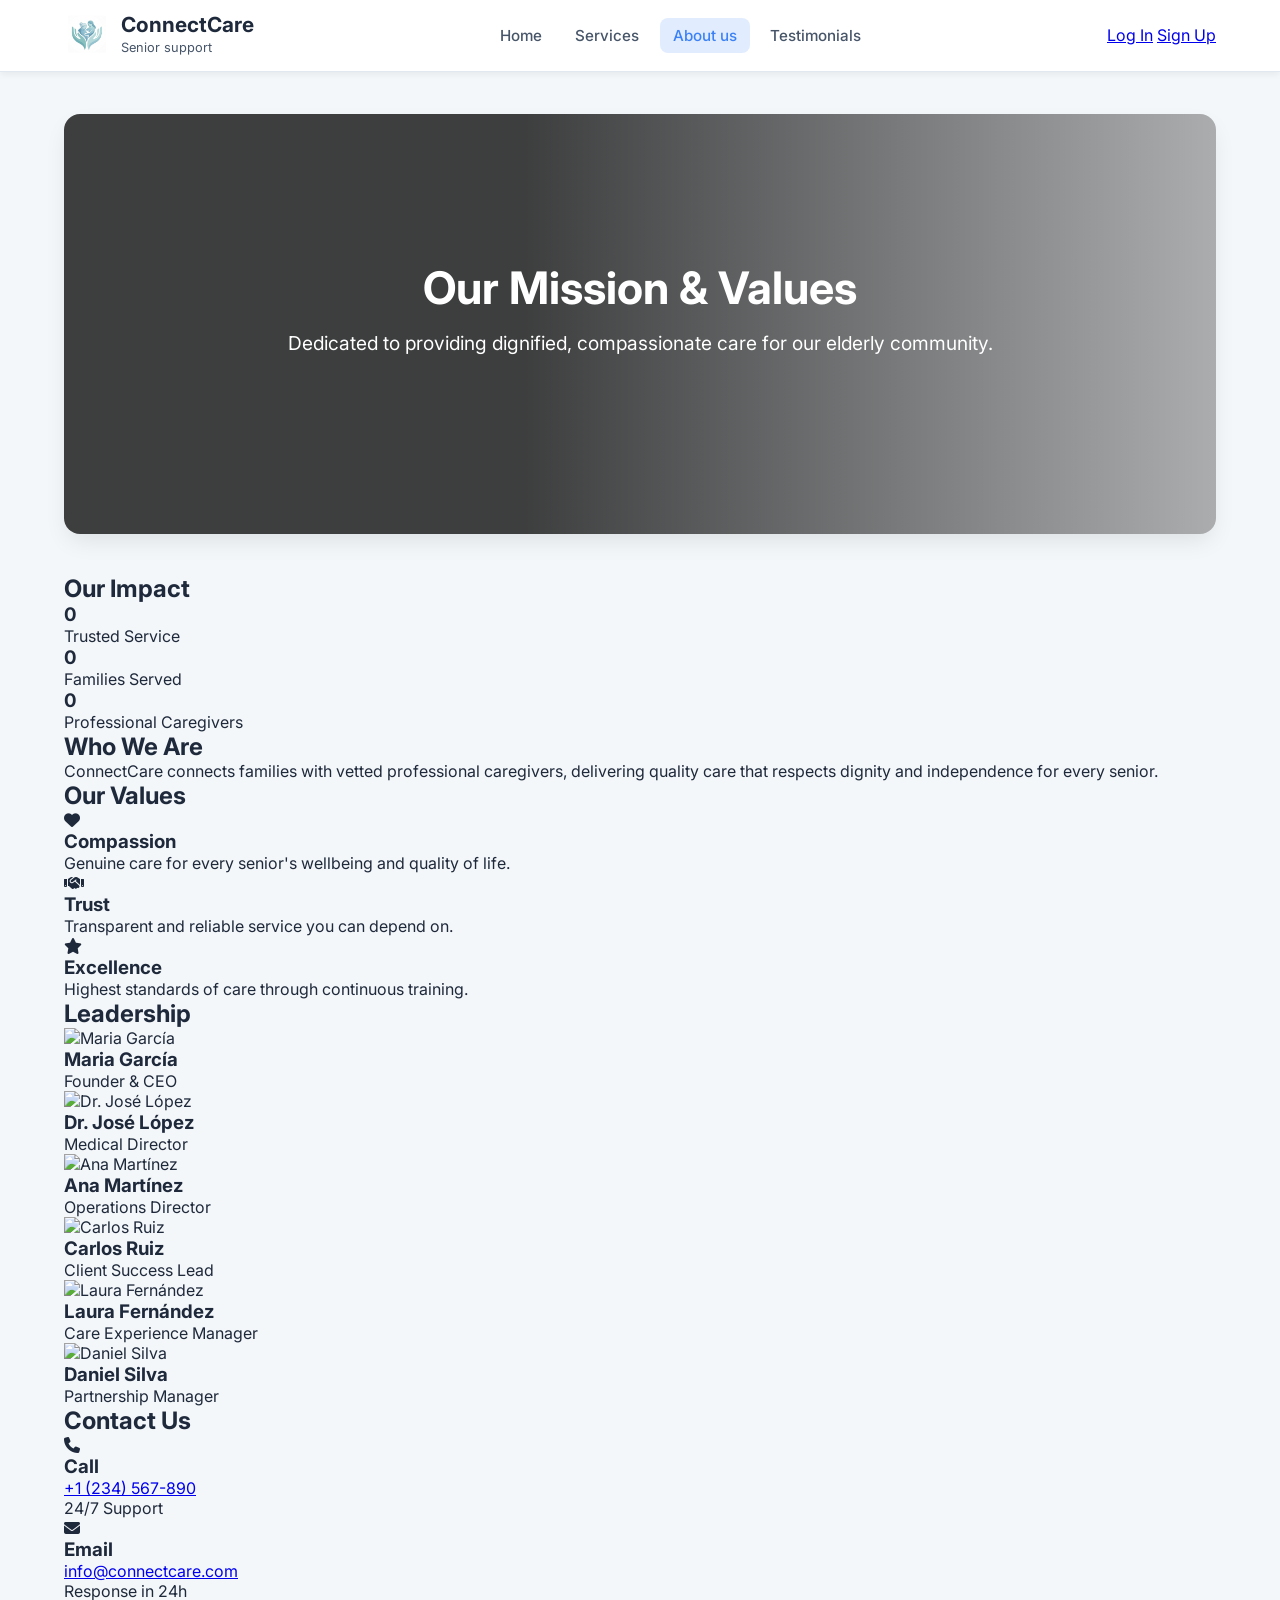
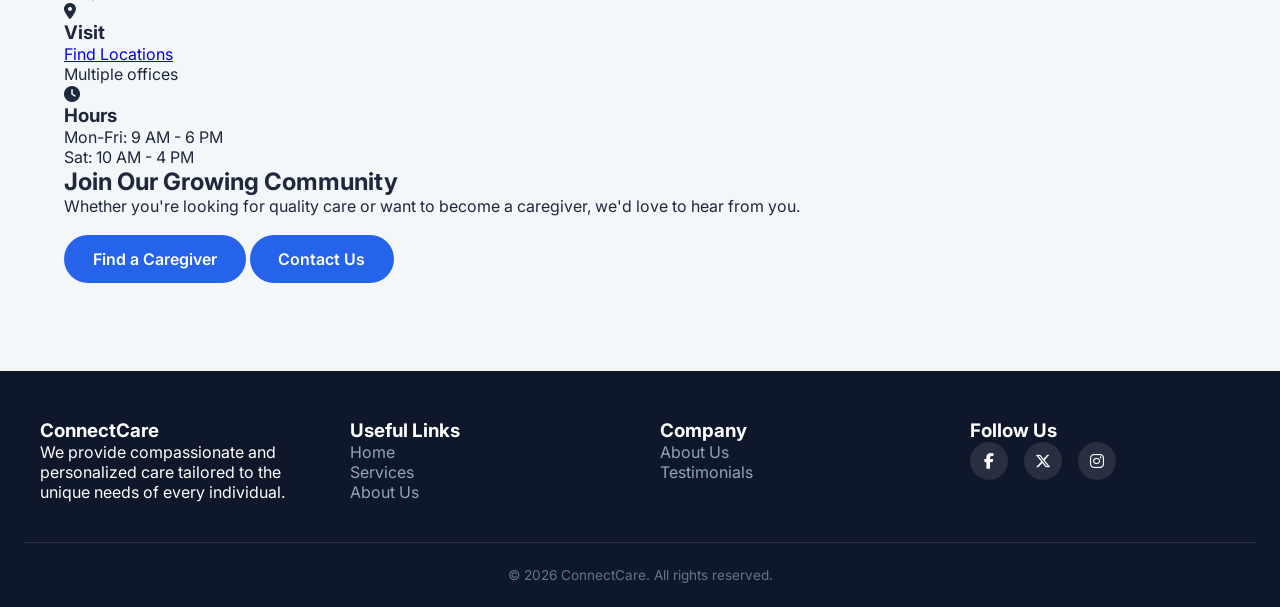
==== commit 568c8279: "Removí la parte de accesibilidad para el texto." ====
--- a/about-us.html
+++ b/about-us.html
@@ -10,13 +10,6 @@
     <link rel="stylesheet" href="index.css">
 </head>
 <body>
-
-    <!-- Accessibility Bar -->
-    <div class="accessibility-bar" aria-label="Accessibility controls">
-        <button id="btn-zoom-in" aria-label="Increase text size">A+ Increase text</button>
-        <button id="btn-zoom-out" aria-label="Reduce text size">A- Reduce text</button>
-    </div>
-
     <!-- Clean Floating Pill Header -->
     <header class="main-header">
         <nav class="navbar pill-navbar" aria-label="Main navigation">
--- a/index.css
+++ b/index.css
@@ -1,2331 +1,855 @@
-/* ==========================================================================
-   CSS VARIABLES & ROOT STYLES
-   ========================================================================== */
-:root {
-    --primary-blue: #5192E7;
-    --primary-dark: #2E5C8A;
-    --bg-main: #E4ECF3;
-    --bg-light: #FFFFFF;
-    --text-dark: #526372;
-    --text-gray: #526372;
-    --card-border: #D4DFE8;
-    --accent-green: #2ECC71;
-    --accent-orange: #FF6B35;
-    --sidebar-text: #526372;
-    --hover-bg: #F0F0F0;
-    --shadow-light: 0 2px 8px rgba(0, 0, 0, 0.08);
-    --shadow-medium: 0 4px 12px rgba(0, 0, 0, 0.12);
-    --transition: all 0.3s ease;
-    --border-radius: 12px;
-}
-
-* {
-    margin: 0;
-    padding: 0;
-    box-sizing: border-box;
-}
-
-html {
-    scroll-behavior: smooth;
-}
-
-body {
-    font-family: -apple-system, BlinkMacSystemFont, 'Segoe UI', Roboto, 'Helvetica Neue', Arial, sans-serif;
-    background: linear-gradient(180deg, #edf4fa 0%, #e9f0f6 100%);
-    color: var(--text-dark);
-    line-height: 1.6;
-    overflow-x: hidden;
-}
-
-.reveal-on-scroll {
-    opacity: 0;
-    transform: translateY(28px);
-    transition: opacity 0.7s ease, transform 0.7s ease;
-}
-
-.reveal-on-scroll.is-visible {
-    opacity: 1;
-    transform: translateY(0);
-}
-
-/* ==========================================================================
-   ACCESSIBILITY & SKIP LINKS
-   ========================================================================== */
-.saltar-enlace {
-    position: absolute;
-    top: -40px;
-    left: 0;
-    background: var(--primary-blue);
-    color: white;
-    padding: 8px 16px;
-    text-decoration: none;
-    z-index: 100;
-    border-radius: 0 0 4px 0;
-}
-
-.saltar-enlace:focus {
-    top: 0;
-}
-
-.accessibility-bar {
-    background-color: var(--primary-dark);
-    padding: 0.75rem 2rem;
-    display: flex;
-    gap: 1rem;
-    justify-content: center;
-    flex-wrap: wrap;
-    border-bottom: 1px solid var(--card-border);
-}
-
-.accessibility-bar button {
-    background-color: var(--primary-blue);
-    color: white;
-    border: none;
-    padding: 0.5rem 1rem;
-    border-radius: 6px;
-    cursor: pointer;
-    font-size: 0.9rem;
-    font-weight: 600;
-    transition: var(--transition);
-}
-
-.accessibility-bar button:hover {
-    background-color: var(--accent-orange);
-    transform: scale(1.05);
-}
-
-/* ==========================================================================
-   HEADER & NAVIGATION
-   ========================================================================== */
-.main-header {
-    background-color: transparent;
-    box-shadow: none;
-    position: sticky;
-    top: 0;
-    z-index: 50;
-}
-
-.navbar {
-    display: flex;
-    align-items: center;
-    justify-content: space-between;
-    padding: 1rem 2rem;
-    max-width: 1400px;
-    margin: 0 auto;
-    gap: 2rem;
-}
-
-.pill-navbar {
-    background: white;
-    color: var(--text-dark);
-    border-radius: 50px;
-    margin: 1rem auto;
-    max-width: 90%;
-    box-shadow: 0 8px 32px rgba(74, 144, 226, 0.12);
-    padding: 0.75rem 2.5rem;
-    border: none;
-    display: flex;
-    align-items: center;
-    justify-content: space-between;
-    gap: 2rem;
-}
-
-.navbar-brand {
-    display: flex;
-    align-items: center;
-    gap: 1rem;
-    flex-shrink: 0;
-}
-
-.brand-logo-img {
-    height: 40px;
-    width: auto;
-    border-radius: 50%;
-}
-
-.brand-text h2 {
-    font-size: 1.5rem;
-    font-weight: 700;
-    margin: 0;
-    color: var(--primary-blue);
-}
-
-.brand-text span {
-    font-size: 0.85rem;
-    opacity: 0.9;
-    color: var(--text-gray);
-}
-
-.nav-links {
-    display: flex;
-    list-style: none;
-    gap: 2rem;
-    flex: 1;
-    justify-content: center;
-    flex-wrap: wrap;
-}
-
-.nav-links a {
-    color: var(--text-dark);
-    text-decoration: none;
-    font-weight: 500;
-    transition: var(--transition);
-    padding: 0.5rem 0;
-    border-bottom: 2px solid transparent;
-    font-size: 0.95rem;
-}
-
-.nav-links a:hover,
-.nav-links li.active a {
-    border-bottom-color: var(--accent-green);
-    opacity: 1;
-}
-
-.user-action {
-    display: flex;
-    align-items: center;
-    gap: 1.5rem;
-    flex-shrink: 0;
-}
-
-.user-pill-btn {
-    background-color: var(--primary-blue);
-    border: 1px solid var(--primary-blue);
-    border-radius: 50%;
-    width: 44px;
-    height: 44px;
-    display: flex;
-    align-items: center;
-    justify-content: center;
-    color: white;
-    text-decoration: none;
-    transition: var(--transition);
-    cursor: pointer;
-    font-size: 1.5rem;
-}
-
-.user-pill-btn:hover {
-    background-color: var(--primary-dark);
-    transform: scale(1.1);
-}
-
-.auth-buttons {
-    display: flex;
-    gap: 1rem;
-    align-items: center;
-}
-
-.btn-login {
-    background-color: transparent;
-    color: var(--primary-dark);
-    border: 2px solid var(--primary-dark);
-    padding: 0.6rem 1.5rem;
-    border-radius: 20px;
-    text-decoration: none;
-    font-weight: 700;
-    font-size: 0.95rem;
-    transition: var(--transition);
-    cursor: pointer;
-    display: inline-block;
-}
-
-.btn-login:hover {
-    transform: translateY(-2px);
-    box-shadow: 0 8px 18px rgba(46, 92, 138, 0.18);
-}
-
-.btn-signup {
-    background: linear-gradient(135deg, var(--primary-blue) 0%, var(--primary-dark) 100%);
-    color: white;
-    border: none;
-    padding: 0.6rem 1.5rem;
-    border-radius: 20px;
-    text-decoration: none;
-    font-weight: 700;
-    font-size: 0.95rem;
-    transition: var(--transition);
-    cursor: pointer;
-    display: inline-block;
-    box-shadow: 0 8px 18px rgba(81, 146, 231, 0.25);
-}
-
-.btn-signup:hover {
-    transform: translateY(-2px);
-    box-shadow: 0 10px 22px rgba(74, 144, 226, 0.35);
-}
-
-.material-symbols-outlined {
-    font-variation-settings: 'FILL' 0, 'wght' 500, 'GRAD' 0, 'opsz' 24;
-}
-
-/* ==========================================================================
-   MAIN CONTENT
-   ========================================================================== */
-.main-content {
-    max-width: 1200px;
-    margin: 0 auto;
-    padding: 2.5rem 2rem 4rem;
-}
-
-.terms-page {
-    background: linear-gradient(135deg, #edf5ff 0%, #dfeeff 100%);
-}
-
-.section-badge {
-    display: inline-block;
-    background: linear-gradient(135deg, rgba(81, 146, 231, 0.12), rgba(46, 204, 113, 0.12));
-    color: var(--primary-dark);
-    border: 1px solid rgba(81, 146, 231, 0.18);
-    padding: 0.6rem 1rem;
-    border-radius: 999px;
-    font-size: 0.8rem;
-    font-weight: 700;
-    letter-spacing: 0.06em;
-    text-transform: uppercase;
-}
-
-.terms-main {
-    min-height: calc(100vh - 180px);
-    display: flex;
-    align-items: center;
-    justify-content: center;
-    padding-top: 2rem;
-    padding-bottom: 2rem;
-}
-
-.terms-shell {
-    width: min(100%, 960px);
-    background: rgba(255, 255, 255, 0.92);
-    border: 1px solid rgba(81, 146, 231, 0.12);
-    border-radius: 28px;
-    box-shadow: 0 20px 45px rgba(46, 92, 138, 0.12);
-    padding: clamp(1.5rem, 3vw, 3rem);
-}
-
-.terms-header {
-    text-align: center;
-    margin-bottom: 2rem;
-}
-
-.terms-header h1 {
-    margin-top: 1rem;
-    font-size: clamp(2rem, 4vw, 3rem);
-    color: var(--primary-dark);
-}
-
-.terms-header p {
-    margin-top: 0.75rem;
-    color: var(--text-gray);
-    font-size: 1.03rem;
-}
-
-.terms-card {
-    background: #f8fbff;
-    border: 1px solid var(--card-border);
-    border-radius: 20px;
-    padding: 1.5rem;
-    max-height: 460px;
-    overflow-y: auto;
-}
-
-.terms-card h2 {
-    font-size: 1.2rem;
-    color: var(--primary-dark);
-    margin: 1.2rem 0 0.6rem;
-}
-
-.terms-card h2:first-child {
-    margin-top: 0;
-}
-
-.terms-card p,
-.terms-card li {
-    color: var(--text-dark);
-    font-size: 0.98rem;
-    line-height: 1.7;
-}
-
-.terms-card ul {
-    padding-left: 1.2rem;
-    margin-top: 0.5rem;
-}
-
-.terms-acceptance {
-    display: flex;
-    justify-content: center;
-    margin-top: 1.5rem;
-}
-
-.terms-checkbox {
-    display: inline-flex;
-    align-items: center;
-    gap: 0.75rem;
-    font-size: 1rem;
-    font-weight: 600;
-    color: var(--text-dark);
-    cursor: pointer;
-    background: rgba(81, 146, 231, 0.05);
-    border: 1px solid rgba(81, 146, 231, 0.15);
-    padding: 0.9rem 1.25rem;
-    border-radius: 999px;
-}
-
-.terms-checkbox input {
-    width: 18px;
-    height: 18px;
-    accent-color: var(--primary-blue);
-    cursor: pointer;
-}
-
-.terms-actions {
-    display: flex;
-    justify-content: center;
-    align-items: center;
-    gap: 1rem;
-    margin-top: 1.5rem;
-    flex-wrap: wrap;
-    padding-top: 1rem;
-}
-
-.btn {
-    display: inline-flex;
-    align-items: center;
-    justify-content: center;
-    border-radius: 999px;
-    padding: 0.9rem 1.8rem;
-    text-decoration: none;
-    font-weight: 700;
-    transition: var(--transition);
-    border: 2px solid transparent;
-    line-height: 1.2;
-}
-
-.btn-primary {
-    background: linear-gradient(135deg, var(--primary-blue) 0%, var(--primary-dark) 100%);
-    color: white;
-    box-shadow: 0 10px 24px rgba(81, 146, 231, 0.25);
-}
-
-.btn-primary:hover {
-    transform: translateY(-2px);
-}
-
-.btn-secondary {
-    color: var(--primary-dark);
-    border-color: var(--primary-dark);
-    background: white;
-    font-weight: 700;
-}
-
-.btn-secondary:hover {
-    background: rgba(46, 92, 138, 0.08);
-}
-
-.terms-actions .btn {
-    min-width: 240px;
-    font-weight: 800;
-    font-size: 1rem;
-    padding: 1rem 1.5rem;
-    box-shadow: 0 8px 20px rgba(81, 146, 231, 0.15);
-}
-
-.terms-actions .btn-primary {
-    background: linear-gradient(135deg, var(--primary-blue) 0%, var(--primary-dark) 100%);
-    color: white;
-    border: 2px solid var(--primary-dark);
-}
-
-.terms-actions .btn-primary:hover {
-    transform: translateY(-2px);
-    box-shadow: 0 12px 24px rgba(81, 146, 231, 0.28);
-}
-
-.terms-actions .btn-primary:disabled {
-    background: #c9d8eb;
-    border-color: #c9d8eb;
-    color: #6d7b8c;
-    cursor: not-allowed;
-    opacity: 0.8;
-    box-shadow: none;
-    transform: none;
-}
-
-@media (max-width: 768px) {
-    .terms-actions {
-        flex-direction: column-reverse;
-    }
-
-    .terms-actions .btn {
-        width: 100%;
-    }
-}
-
-.hero-section {
-    background:
-        linear-gradient(90deg, rgba(10, 38, 67, 0.68), rgba(10, 38, 67, 0.38)),
-        url('img/familicare.jpeg') center center / cover no-repeat;
-    padding: 4rem 2rem;
-    margin-bottom: 4rem;
-    border-radius: 20px;
-    overflow: hidden;
-    position: relative;
-    box-shadow: 0 16px 36px rgba(17, 64, 110, 0.18);
-}
-
-.hero-section::before {
-    content: '';
-    position: absolute;
-    inset: 0;
-    background: rgba(255, 255, 255, 0.04);
-    backdrop-filter: blur(1px);
-}
-
-.hero-section::after {
-    content: '';
-    position: absolute;
-    inset: 0;
-    background: linear-gradient(90deg, rgba(17, 64, 110, 0.28), rgba(17, 64, 110, 0.05));
-}
-
-.hero-content {
-    display: grid;
-    grid-template-columns: 1fr;
-    gap: 2rem;
-    align-items: center;
-    position: relative;
-    z-index: 2;
-    max-width: 900px;
-    margin: 0 auto 0 0;
-}
-
-.hero-text {
-    color: white;
-    max-width: 620px;
-    text-shadow: 0 3px 12px rgba(0, 0, 0, 0.25);
-}
-
-.hero-text h1 {
-    font-size: 3.5rem;
-    font-weight: 800;
-    margin-bottom: 1.5rem;
-    line-height: 1.1;
-    letter-spacing: -1px;
-}
-
-.hero-subtitle {
-    font-size: 1.2rem;
-    opacity: 0.95;
-    margin-bottom: 2.5rem;
-    line-height: 1.7;
-}
-
-.hero-cta {
-    display: flex;
-    gap: 1rem;
-    margin-bottom: 3rem;
-    flex-wrap: wrap;
-}
-
-.btn-primary {
-    background: linear-gradient(135deg, var(--primary-blue) 0%, var(--primary-dark) 100%);
-    color: white;
-    border: 2px solid rgba(255, 255, 255, 0.15);
-    box-shadow: 0 12px 26px rgba(81, 146, 231, 0.2);
-}
-
-.btn-primary:hover {
-    transform: translateY(-3px);
-    box-shadow: 0 16px 28px rgba(81, 146, 231, 0.28);
-}
-
-.btn-secondary {
-    background: rgba(255, 255, 255, 0.12);
-    color: white;
-    border: 2px solid rgba(255, 255, 255, 0.7);
-    box-shadow: none;
-}
-
-.btn-secondary:hover {
-    transform: translateY(-3px);
-    box-shadow: 0 12px 24px rgba(0, 0, 0, 0.15);
-}
-
-.btn-lg {
-    padding: 1rem 2.5rem;
-    font-size: 1rem;
-    border-radius: 50px;
-    font-weight: 600;
-}
-
-.hero-stats {
-    display: grid;
-    grid-template-columns: repeat(3, 1fr);
-    gap: 2rem;
-    padding-top: 2rem;
-    border-top: 1px solid rgba(255, 255, 255, 0.2);
-}
-
-.hero-stat {
-    display: flex;
-    flex-direction: column;
-    gap: 0.5rem;
-}
-
-.stat-number {
-    font-size: 1.8rem;
-    font-weight: 700;
-    color: #FFFFFF;
-}
-
-.stat-label {
-    font-size: 0.95rem;
-    opacity: 0.85;
-}
-
-.hero-visual {
-    display: none;
-}
-
-.hero-image-placeholder {
-    display: none;
-}
-
-.floating-card {
-    position: absolute;
-    z-index: 2;
-    background: rgba(255, 255, 255, 0.15);
-    backdrop-filter: blur(10px);
-    border: 1px solid rgba(255, 255, 255, 0.3);
-    padding: 1.5rem;
-    border-radius: 15px;
-    color: white;
-    display: flex;
-    align-items: center;
-    gap: 0.75rem;
-    font-weight: 600;
-    animation: float 3s ease-in-out infinite;
-    box-shadow: 0 8px 32px rgba(0, 0, 0, 0.1);
-}
-
-.floating-card i {
-    font-size: 1.5rem;
-}
-
-.floating-card span {
-    font-size: 1rem;
-}
-
-.card-1 {
-    top: 10%;
-    left: 5%;
-    animation-delay: 0s;
-}
-
-.card-2 {
-    top: 50%;
-    right: 10%;
-    animation-delay: 1s;
-}
-
-.card-3 {
-    bottom: 10%;
-    left: 20%;
-    animation-delay: 2s;
-}
-
-@keyframes float {
-    0%, 100% {
-        transform: translateY(0px);
-    }
-    50% {
-        transform: translateY(-20px);
-    }
-}
-
-/* ==========================================================================
-   HIGHLIGHTS SECTION
-   ========================================================================== */
-.trust-strip {
-    display: grid;
-    grid-template-columns: repeat(4, minmax(150px, 1fr));
-    gap: 1rem;
-    background: linear-gradient(135deg, rgba(81, 146, 231, 0.1), rgba(46, 204, 113, 0.08));
-    border: 1px solid rgba(81, 146, 231, 0.12);
-    border-radius: 22px;
-    padding: 1.5rem 1.25rem;
-    margin: 0 0 3.5rem;
-    box-shadow: 0 10px 24px rgba(17, 64, 110, 0.06);
-}
-
-.trust-item {
-    display: flex;
-    flex-direction: column;
-    align-items: center;
-    justify-content: center;
-    text-align: center;
-    gap: 0.35rem;
-    padding: 0.75rem;
-}
-
-.trust-number {
-    font-weight: 800;
-    font-size: 1.8rem;
-    color: var(--primary-dark);
-}
-
-.trust-label {
-    font-size: 0.86rem;
-    letter-spacing: 0.04em;
-    text-transform: uppercase;
-    color: var(--text-gray);
-    font-weight: 600;
-}
-
-.highlights-section {
-    margin-bottom: 4rem;
-}
-
-.section-heading-row {
-    display: flex;
-    flex-direction: column;
-    align-items: center;
-    text-align: center;
-    gap: 1rem;
-    margin-bottom: 2.5rem;
-}
-
-.section-badge-solid {
-    margin-bottom: 0;
-}
-
-.highlights-section h2 {
-    font-size: clamp(2rem, 3vw, 2.8rem);
-    color: var(--text-dark);
-    margin: 0;
-    font-weight: 700;
-    text-align: center;
-    max-width: 760px;
-}
-
-.highlights-grid {
-    display: grid;
-    grid-template-columns: repeat(auto-fit, minmax(280px, 1fr));
-    gap: 2rem;
-}
-
-.highlight-card {
-    background: linear-gradient(180deg, #ffffff 0%, #f7fbff 100%);
-    padding: 2.5rem 2rem;
-    border-radius: 24px;
-    border: 1px solid var(--card-border);
-    text-align: left;
-    transition: var(--transition);
-    position: relative;
-    overflow: hidden;
-    box-shadow: 0 8px 24px rgba(17, 64, 110, 0.04);
-}
-
-.highlight-card-primary {
-    background: linear-gradient(180deg, rgba(81, 146, 231, 0.08) 0%, rgba(255,255,255,1) 100%);
-    border-color: rgba(81, 146, 231, 0.22);
-}
-
-.highlight-card::before {
-    content: '';
-    position: absolute;
-    top: 0;
-    left: 0;
-    right: 0;
-    height: 5px;
-    background: linear-gradient(90deg, var(--primary-blue), var(--accent-green));
-    transform: scaleX(0);
-    transform-origin: left;
-    transition: transform 0.3s ease;
-}
-
-.highlight-card:hover {
-    transform: translateY(-8px);
-    box-shadow: 0 18px 32px rgba(17, 64, 110, 0.1);
-    border-color: var(--primary-blue);
-}
-
-.highlight-card:hover::before {
-    transform: scaleX(1);
-}
-
-.highlight-icon {
-    width: 64px;
-    height: 64px;
-    border-radius: 18px;
-    display: flex;
-    align-items: center;
-    justify-content: center;
-    background: rgba(81, 146, 231, 0.12);
-    color: var(--primary-blue);
-    font-size: 2rem;
-    margin-bottom: 1.5rem;
-}
-
-.highlight-card h3 {
-    font-size: 1.5rem;
-    color: var(--text-dark);
-    margin-bottom: 0.85rem;
-    font-weight: 700;
-}
-
-.highlight-card p {
-    color: var(--text-gray);
-    line-height: 1.7;
-    font-size: 1rem;
-    margin-bottom: 1.25rem;
-}
-
-.benefit-list {
-    list-style: none;
-    padding: 0;
-    margin: 0;
-    display: flex;
-    flex-wrap: wrap;
-    gap: 0.55rem;
-}
-
-.benefit-list li {
-    display: inline-flex;
-    align-items: center;
-    background: rgba(81, 146, 231, 0.08);
-    color: var(--primary-dark);
-    border: 1px solid rgba(81, 146, 231, 0.12);
-    border-radius: 999px;
-    padding: 0.45rem 0.8rem;
-    font-size: 0.8rem;
-    font-weight: 600;
-}
-
-/* ==========================================================================
-   QUICK WIN SECTION - TESTIMONIALS CAROUSEL
-   ========================================================================== */
-.quick-win-section {
-    background: linear-gradient(135deg, rgba(74, 144, 226, 0.08) 0%, rgba(46, 204, 113, 0.08) 100%);
-    padding: 4rem 2rem;
-    border-radius: 20px;
-    margin-bottom: 4rem;
-}
-
-.quick-win-content {
-    max-width: 900px;
-    margin: 0 auto;
-}
-
-.quick-win-section h2 {
-    font-size: 2.5rem;
-    color: var(--text-dark);
-    margin-bottom: 3rem;
-    font-weight: 700;
-    text-align: center;
-}
-
-.quote-carousel {
-    position: relative;
-    min-height: 180px;
-}
-
-.quote-item {
-    background: white;
-    padding: 3rem;
-    border-radius: 15px;
-    border-left: 4px solid var(--primary-blue);
-    box-shadow: 0 4px 12px rgba(0, 0, 0, 0.08);
-    position: absolute;
-    width: 100%;
-    opacity: 0;
-    transition: opacity 0.5s ease;
-    font-style: italic;
-}
-
-.quote-item.active {
-    opacity: 1;
-    position: relative;
-}
-
-.quote-item p {
-    font-size: 1.1rem;
-    color: var(--text-dark);
-    margin-bottom: 1.5rem;
-    line-height: 1.8;
-}
-
-.quote-item footer {
-    font-style: normal;
-    font-weight: 600;
-    color: var(--primary-blue);
-    font-size: 0.95rem;
-}
-
-.quote-nav {
-    display: flex;
-    justify-content: center;
-    gap: 1rem;
-    margin-top: 2rem;
-}
-
-.quote-dot {
-    width: 12px;
-    height: 12px;
-    border-radius: 50%;
-    border: 2px solid var(--primary-blue);
-    background: transparent;
-    cursor: pointer;
-    transition: var(--transition);
-}
-
-.quote-dot.active {
-    background: var(--primary-blue);
-}
-
-.quote-dot:hover {
-    transform: scale(1.3);
-}
-
-/* ==========================================================================
-   FINAL CTA SECTION
-   ========================================================================== */
-.final-cta-section {
-    background: linear-gradient(135deg, var(--primary-blue) 0%, var(--primary-dark) 100%);
-    color: white;
-    padding: 4rem 2rem;
-    border-radius: 20px;
-    text-align: center;
-    margin-bottom: 3rem;
-}
-
-.final-cta-section h2 {
-    font-size: 2.5rem;
-    margin-bottom: 1rem;
-    font-weight: 700;
-}
-
-.final-cta-section p {
-    font-size: 1.1rem;
-    margin-bottom: 2.5rem;
-    opacity: 0.95;
-    max-width: 600px;
-    margin-left: auto;
-    margin-right: auto;
-}
-
-.final-cta-section .btn-primary {
-    background: linear-gradient(135deg, rgba(255,255,255,0.12) 0%, rgba(255,255,255,0.04) 100%);
-    color: white;
-    border: 2px solid rgba(255, 255, 255, 0.7);
-    box-shadow: none;
-}
-
-.final-cta-section .btn-primary:hover {
-    transform: translateY(-3px);
-    box-shadow: 0 10px 22px rgba(0, 0, 0, 0.15);
-}
-
-/* ==========================================================================
-   HERO BANNER FALLBACK (Old Name)
-   ========================================================================== */
-.hero-banner {
-    display: none;
-}
-
-/* ==========================================================================
-   BUTTONS
-   ========================================================================== */
-.btn {
-    display: inline-block;
-    padding: 1rem 2rem;
-    border-radius: var(--border-radius);
-    text-decoration: none;
-    font-weight: 600;
-    transition: var(--transition);
-    border: none;
-    cursor: pointer;
-    font-size: 1rem;
-    text-align: center;
-}
-
-.btn-banner-blue {
-    background: linear-gradient(135deg, rgba(255,255,255,0.12) 0%, rgba(255,255,255,0.04) 100%);
-    color: white;
-    border: 2px solid rgba(255, 255, 255, 0.75);
-    box-shadow: none;
-}
-
-.btn-banner-blue:hover {
-    transform: translateY(-3px);
-    box-shadow: 0 12px 24px rgba(0, 0, 0, 0.15);
-}
-
-/* ==========================================================================
-   PROCESS PATHWAY SECTION
-   ========================================================================== */
-.process-pathway-section {
-    margin-bottom: 4rem;
-}
-
-.section-badge {
-    display: inline-block;
-    background-color: var(--accent-green);
-    color: white;
-    padding: 0.5rem 1rem;
-    border-radius: 20px;
-    font-size: 0.85rem;
-    font-weight: 600;
-    margin-bottom: 1rem;
-}
-
-.process-pathway-section h2 {
-    font-size: 2.5rem;
-    color: var(--text-dark);
-    margin-bottom: 3rem;
-    font-weight: 700;
-}
-
-.pathway-grid {
-    display: grid;
-    grid-template-columns: repeat(auto-fit, minmax(280px, 1fr));
-    gap: 2rem;
-}
-
-.pathway-card {
-    background-color: var(--bg-light);
-    padding: 2rem;
-    border-radius: var(--border-radius);
-    border: 2px solid var(--card-border);
-    text-align: center;
-    transition: var(--transition);
-    cursor: pointer;
-    position: relative;
-}
-
-.pathway-card:hover {
-    transform: translateY(-8px);
-    box-shadow: var(--shadow-medium);
-    border-color: var(--primary-blue);
-}
-
-.step-number {
-    background: linear-gradient(135deg, var(--primary-blue) 0%, var(--primary-dark) 100%);
-    color: white;
-    width: 60px;
-    height: 60px;
-    border-radius: 50%;
-    display: flex;
-    align-items: center;
-    justify-content: center;
-    font-size: 1.8rem;
-    font-weight: 700;
-    margin: 0 auto 1rem;
-}
-
-.pathway-card h3 {
-    font-size: 1.5rem;
-    color: var(--text-dark);
-    margin-bottom: 0.75rem;
-    font-weight: 600;
-}
-
-.pathway-card p {
-    color: var(--text-gray);
-    line-height: 1.6;
-}
-
-/* ==========================================================================
-   METRICAS Y CONFIANZA (STATS SECTION)
-   ========================================================================== */
-.stats-section {
-    position: relative;
-    overflow: hidden;
-    border: none;
-    border-radius: 26px;
-    padding: 2.8rem 1.5rem;
-    margin-bottom: 3rem;
-    box-shadow: 0 18px 40px rgba(10, 31, 52, 0.12);
-    background:
-        linear-gradient(120deg, rgba(10, 31, 52, 0.7), rgba(26, 81, 128, 0.5)),
-        url('https://images.unsplash.com/photo-1516574187841-cb9cc2ca948b?auto=format&fit=crop&w=1600&q=80') center/cover no-repeat;
-    animation: impactCarousel 18s ease-in-out infinite alternate;
-}
-
-@keyframes impactCarousel {
-    0% {
-        background:
-            linear-gradient(120deg, rgba(10, 31, 52, 0.7), rgba(26, 81, 128, 0.5)),
-            url('https://images.unsplash.com/photo-1516574187841-cb9cc2ca948b?auto=format&fit=crop&w=1600&q=80') center/cover no-repeat;
-    }
-    50% {
-        background:
-            linear-gradient(120deg, rgba(17, 44, 63, 0.72), rgba(36, 100, 144, 0.52)),
-            url('https://images.unsplash.com/photo-1576765608535-5f04d1e3f289?auto=format&fit=crop&w=1600&q=80') center/cover no-repeat;
-    }
-    100% {
-        background:
-            linear-gradient(120deg, rgba(8, 35, 56, 0.72), rgba(28, 74, 98, 0.52)),
-            url('https://images.unsplash.com/photo-1559757175-5700dde675bc?auto=format&fit=crop&w=1600&q=80') center/cover no-repeat;
-    }
-}
-
-.impact-overlay {
-    position: relative;
-    z-index: 1;
-}
-
-.stats-section h2 {
-    color: #ffffff;
-    text-align: center;
-    margin-bottom: 2rem;
-    font-size: 2.5rem;
-}
-
-.stats-grid {
-    display: grid;
-    grid-template-columns: repeat(auto-fit, minmax(200px, 1fr));
-    gap: 2rem;
-    text-align: center;
-}
-
-.stat-item {
-    background: rgba(255, 255, 255, 0.12);
-    border: 1px solid rgba(255, 255, 255, 0.18);
-    border-radius: 20px;
-    padding: 2rem 1rem;
-    backdrop-filter: blur(4px);
-    box-shadow: 0 8px 24px rgba(0, 0, 0, 0.12);
-}
-
-.stat-item h3 {
-    font-size: 2.5rem;
-    color: #ffffff;
-    font-weight: 800;
-    margin-bottom: 0.4rem;
-}
-
-.stat-item p {
-    font-size: 1rem;
-    color: rgba(255, 255, 255, 0.9);
-    font-weight: 600;
-    letter-spacing: 0.02em;
-}
-
-/* ==========================================================================
-   FOOTER
-   ========================================================================== */
-.main-footer {
-    background: linear-gradient(135deg, var(--primary-dark) 0%, #1a3f5a 100%);
-    color: white;
-    padding: 3rem 2rem 1rem;
-    margin-top: 4rem;
-}
-
-.footer-container {
-    max-width: 1200px;
-    margin: 0 auto;
-    display: grid;
-    grid-template-columns: repeat(auto-fit, minmax(250px, 1fr));
-    gap: 2rem;
-    margin-bottom: 2rem;
-}
-
-.footer-column h3 {
-    font-size: 1.2rem;
-    margin-bottom: 1rem;
-    font-weight: 600;
-}
-
-.footer-column p {
-    font-size: 0.95rem;
-    opacity: 0.9;
-    line-height: 1.6;
-}
-
-.footer-column ul {
-    list-style: none;
-}
-
-.footer-column ul li {
-    margin-bottom: 0.75rem;
-}
-
-.footer-column a {
-    color: rgba(255, 255, 255, 0.8);
-    text-decoration: none;
-    transition: var(--transition);
-}
-
-.footer-column a:hover {
-    color: var(--accent-green);
-}
-
-.social-links {
-    display: flex;
-    gap: 1rem;
-    margin-top: 1rem;
-}
-
-.social-icon {
-    display: inline-flex;
-    align-items: center;
-    justify-content: center;
-    width: 40px;
-    height: 40px;
-    background-color: rgba(255, 255, 255, 0.1);
-    border-radius: 50%;
-    color: white;
-    transition: var(--transition);
-    font-size: 1.2rem;
-}
-
-.social-icon:hover {
-    background-color: var(--accent-green);
-    transform: scale(1.15);
-}
-
-.footer-bottom {
-    border-top: 1px solid rgba(255, 255, 255, 0.1);
-    padding-top: 1.5rem;
-    text-align: center;
-    color: rgba(255, 255, 255, 0.7);
-    font-size: 0.9rem;
-}
-
-/* ==========================================================================
-   SERVICES PAGE STYLES
-   ========================================================================== */
-.services-section {
-    margin-bottom: 4rem;
-}
-
-.services-section h2 {
-    font-size: 2.5rem;
-    color: var(--text-dark);
-    margin-bottom: 3rem;
-    font-weight: 700;
-    text-align: center;
-}
-
-.services-grid {
-    display: grid;
-    grid-template-columns: repeat(auto-fit, minmax(300px, 1fr));
-    gap: 2rem;
-}
-
-.service-card {
-    background-color: var(--bg-light);
-    padding: 2.5rem 2rem;
-    border-radius: var(--border-radius);
-    border: 2px solid var(--card-border);
-    text-align: center;
-    transition: var(--transition);
-    cursor: pointer;
-}
-
-.service-card:hover {
-    transform: translateY(-12px);
-    box-shadow: var(--shadow-medium);
-    border-color: var(--primary-blue);
-}
-
-.service-icon {
-    font-size: 3rem;
-    color: var(--primary-blue);
-    margin-bottom: 1.5rem;
-}
-
-.service-card h3 {
-    font-size: 1.3rem;
-    color: var(--text-dark);
-    margin-bottom: 1rem;
-    font-weight: 600;
-}
-
-.service-card p {
-    color: var(--text-gray);
-    line-height: 1.6;
-}
-
-/* ==========================================================================
-   WHY CHOOSE US SECTION
-   ========================================================================== */
-.why-choose-section {
-    background: linear-gradient(135deg, rgba(74, 144, 226, 0.05) 0%, rgba(46, 204, 113, 0.05) 100%);
-    padding: 3rem 2rem;
-    border-radius: var(--border-radius);
-    margin-bottom: 4rem;
-}
-
-.why-choose-section h2 {
-    font-size: 2.5rem;
-    color: var(--text-dark);
-    margin-bottom: 3rem;
-    font-weight: 700;
-    text-align: center;
-}
-
-.benefits-grid {
-    display: grid;
-    grid-template-columns: repeat(auto-fit, minmax(250px, 1fr));
-    gap: 2rem;
-}
-
-.benefit-item {
-    background: white;
-    padding: 2rem;
-    border-radius: var(--border-radius);
-    text-align: center;
-}
-
-.benefit-number {
-    display: inline-block;
-    font-size: 2rem;
-    color: var(--accent-green);
-    font-weight: 700;
-    margin-bottom: 1rem;
-}
-
-.benefit-item h3 {
-    font-size: 1.2rem;
-    color: var(--text-dark);
-    margin-bottom: 0.75rem;
-    font-weight: 600;
-}
-
-.benefit-item p {
-    color: var(--text-gray);
-    font-size: 0.95rem;
-    line-height: 1.6;
-}
-
-/* ==========================================================================
-   MISSION & ABOUT SECTION
-   ========================================================================== */
-.mission-section {
-    margin-bottom: 4rem;
-}
-
-.mission-content {
-    background-color: var(--bg-light);
-    padding: 3rem;
-    border-radius: var(--border-radius);
-    border: 2px solid var(--card-border);
-}
-
-.mission-content h2 {
-    font-size: 2.5rem;
-    color: var(--text-dark);
-    margin-bottom: 2rem;
-    font-weight: 700;
-}
-
-.mission-content p {
-    font-size: 1.1rem;
-    color: var(--text-gray);
-    line-height: 1.8;
-    margin-bottom: 1.5rem;
-}
-
-.mission-content p:last-child {
-    margin-bottom: 0;
-}
-
-/* ==========================================================================
-   VALUES SECTION
-   ========================================================================== */
-.values-section {
-    margin-bottom: 4rem;
-}
-
-.values-section h2 {
-    font-size: 2.5rem;
-    color: var(--text-dark);
-    margin-bottom: 3rem;
-    font-weight: 700;
-    text-align: center;
-}
-
-.values-grid {
-    display: grid;
-    grid-template-columns: repeat(auto-fit, minmax(250px, 1fr));
-    gap: 2rem;
-}
-
-.value-card {
-    background-color: var(--bg-light);
-    padding: 2.5rem 2rem;
-    border-radius: var(--border-radius);
-    border: 2px solid var(--card-border);
-    text-align: center;
-    transition: var(--transition);
-}
-
-.value-card:hover {
-    border-color: var(--primary-blue);
-    box-shadow: var(--shadow-medium);
-}
-
-.value-icon {
-    font-size: 2.5rem;
-    color: var(--primary-blue);
-    margin-bottom: 1.5rem;
-}
-
-.value-card h3 {
-    font-size: 1.3rem;
-    color: var(--text-dark);
-    margin-bottom: 1rem;
-    font-weight: 600;
-}
-
-.value-card p {
-    color: var(--text-gray);
-    line-height: 1.6;
-}
-
-/* ==========================================================================
-   TEAM SECTION
-   ========================================================================== */
-.team-section {
-    margin-bottom: 4rem;
-}
-
-.team-section h2 {
-    font-size: 2.5rem;
-    color: var(--text-dark);
-    margin-bottom: 1rem;
-    font-weight: 700;
-    text-align: center;
-}
-
-.team-intro {
-    text-align: center;
-    color: var(--text-gray);
-    margin-bottom: 3rem;
-    font-size: 1.1rem;
-}
-
-.team-grid {
-    display: grid;
-    grid-template-columns: repeat(3, minmax(0, 1fr));
-    gap: 1.1rem;
-}
-
-.team-member {
-    background: linear-gradient(180deg, #ffffff 0%, #f7fafd 100%);
-    border-radius: 16px;
-    border: 1px solid rgba(82, 99, 114, 0.12);
-    overflow: hidden;
-    transition: var(--transition);
-    box-shadow: 0 6px 18px rgba(17, 64, 110, 0.04);
-}
-
-.team-member:hover {
-    transform: translateY(-6px);
-    box-shadow: 0 14px 28px rgba(17, 64, 110, 0.1);
-}
-
-.profile-card {
-    display: flex;
-    flex-direction: column;
-    min-height: 230px;
-}
-
-.vertical-profile {
-    display: flex;
-    flex-direction: column;
-}
-
-.profile-photo {
-    background: linear-gradient(180deg, rgba(81, 146, 231, 0.12), rgba(226, 238, 255, 0.35));
-    height: 220px;
-    min-height: 220px;
-    border-bottom: 1px solid rgba(82, 99, 114, 0.08);
-}
-
-.profile-photo img {
-    width: 100%;
-    height: 100%;
-    object-fit: cover;
-    object-position: center;
-    display: block;
-}
-
-.profile-info {
-    padding: 0.9rem 0.9rem 1.1rem;
-    display: flex;
-    flex-direction: column;
-    align-items: center;
-    justify-content: center;
-    text-align: center;
-}
-
-.member-avatar {
-    font-size: 4rem;
-    color: var(--primary-blue);
-    margin-bottom: 1rem;
-}
-
-.team-member h3 {
-    font-size: 1.02rem;
-    color: var(--text-dark);
-    margin-bottom: 0.12rem;
-    font-weight: 700;
-    letter-spacing: -0.01em;
-}
-
-.member-role {
-    color: var(--primary-blue);
-    font-weight: 700;
-    margin-bottom: 0;
-    font-size: 0.72rem;
-    letter-spacing: 0.04em;
-    text-transform: uppercase;
-}
-
-.member-bio {
-    color: var(--text-gray);
-    font-size: 0.96rem;
-    line-height: 1.7;
-    margin-bottom: 1rem;
-}
-
-.member-contact {
-    display: flex;
-    flex-direction: column;
-    gap: 0.42rem;
-    color: var(--text-dark);
-    font-size: 0.82rem;
-    font-weight: 600;
-}
-
-.member-contact span {
-    display: flex;
-    align-items: center;
-    gap: 0.55rem;
-    color: var(--text-dark);
-}
-
-.member-contact i {
-    color: var(--primary-blue);
-    font-size: 0.85rem;
-}
-
-@media (max-width: 900px) {
-    .team-grid {
-        grid-template-columns: repeat(2, minmax(0, 1fr));
-    }
-}
-
-@media (max-width: 640px) {
-    .team-grid {
-        grid-template-columns: 1fr;
-    }
-
-    .profile-card {
-        grid-template-columns: 1fr;
-    }
-
-    .profile-photo {
-        min-height: 240px;
-    }
-}
-
-/* ==========================================================================
-   DETAILED PROCESS SECTION
-   ========================================================================== */
-.detailed-process-section {
-    margin-bottom: 4rem;
-}
-
-.detailed-process-section h2 {
-    font-size: 2.5rem;
-    color: var(--text-dark);
-    margin-bottom: 3rem;
-    font-weight: 700;
-    text-align: center;
-}
-
-.detailed-step {
-    margin-bottom: 3rem;
-}
-
-.step-content {
-    background-color: var(--bg-light);
-    padding: 2.5rem;
-    border-radius: var(--border-radius);
-    border-left: 4px solid var(--primary-blue);
-}
-
-.step-content h3 {
-    font-size: 1.5rem;
-    color: var(--text-dark);
-    margin-bottom: 1rem;
-    font-weight: 600;
-    display: flex;
-    align-items: center;
-    gap: 1rem;
-}
-
-.step-badge {
-    display: inline-block;
-    background-color: var(--primary-blue);
-    color: white;
-    padding: 0.4rem 0.8rem;
-    border-radius: 6px;
-    font-size: 0.85rem;
-    font-weight: 700;
-    flex-shrink: 0;
-}
-
-.step-content p {
-    color: var(--text-gray);
-    line-height: 1.8;
-    margin-bottom: 1.5rem;
-}
-
-.step-checklist {
-    list-style: none;
-    display: grid;
-    grid-template-columns: repeat(auto-fit, minmax(200px, 1fr));
-    gap: 0.75rem;
-}
-
-.step-checklist li {
-    display: flex;
-    align-items: center;
-    gap: 0.75rem;
-    color: var(--text-dark);
-    font-weight: 500;
-}
-
-.step-checklist li::before {
-    content: '✓';
-    display: inline-flex;
-    align-items: center;
-    justify-content: center;
-    width: 24px;
-    height: 24px;
-    background-color: var(--accent-green);
-    color: white;
-    border-radius: 50%;
-    font-size: 0.8rem;
-    font-weight: 700;
-    flex-shrink: 0;
-}
-
-/* ==========================================================================
-   TESTIMONIALS SECTION
-   ========================================================================== */
-.testimonials-section {
-    margin-bottom: 4rem;
-}
-
-.testimonials-section h2 {
-    font-size: 2.5rem;
-    color: var(--text-dark);
-    margin-bottom: 3rem;
-    font-weight: 700;
-    text-align: center;
-}
-
-/* Avatar Selection Row */
-.testimonial-avatars {
-    display: flex;
-    justify-content: center;
-    gap: 2rem;
-    margin-bottom: 3rem;
-    flex-wrap: wrap;
-}
-
-.avatar-btn {
-    background: none;
-    border: none;
-    cursor: pointer;
-    text-align: center;
-    transition: var(--transition);
-    padding: 0;
-    display: flex;
-    flex-direction: column;
-    align-items: center;
-}
-
-.avatar-btn:hover .avatar-circle {
-    transform: translateY(-2px) scale(1.04);
-}
-
-.avatar-circle {
-    width: 92px;
-    height: 92px;
-    border-radius: 50%;
-    display: flex;
-    align-items: center;
-    justify-content: center;
-    background-color: var(--bg-light);
-    border: 4px solid var(--card-border);
-    font-size: 2.5rem;
-    color: var(--text-gray);
-    margin-bottom: 0.6rem;
-    transition: var(--transition);
-    overflow: hidden;
-    box-shadow: 0 8px 18px rgba(17, 24, 39, 0.08);
-}
-
-.avatar-circle img {
-    width: 100%;
-    height: 100%;
-    object-fit: cover;
-    display: block;
-    background-color: #eef4ff;
-}
-
-.avatar-btn.active .avatar-circle {
-    border-color: var(--primary-blue);
-    background-color: #E8F0FD;
-    color: var(--primary-blue);
-    box-shadow: 0 0 0 4px rgba(81, 146, 231, 0.2), 0 12px 24px rgba(81, 146, 231, 0.18);
-}
-
-.avatar-name {
-    font-size: 0.85rem;
-    color: var(--text-gray);
-    margin: 0;
-    font-weight: 500;
-}
-
-.avatar-btn.active .avatar-name {
-    color: var(--primary-blue);
-    font-weight: 600;
-}
-
-/* Testimonial Display */
-.testimonial-display {
-    background-color: var(--bg-light);
-    padding: 3rem;
-    border-radius: var(--border-radius);
-    border: 2px solid var(--card-border);
-    min-height: 300px;
-    display: flex;
-    align-items: center;
-    justify-content: center;
-}
-
-.testimonial-item {
-    display: none;
-    opacity: 0;
-    animation: fadeIn 0.5s ease;
-}
-
-.testimonial-item.active {
-    display: block;
-    opacity: 1;
-}
-
-@keyframes fadeIn {
-    from {
-        opacity: 0;
-    }
-    to {
-        opacity: 1;
-    }
-}
-
-.testimonial-content {
-    width: 100%;
-}
-
-.testimonial-rating {
-    color: #FFD700;
-    margin-bottom: 1.5rem;
-    font-size: 1.2rem;
-    letter-spacing: 0.2rem;
-}
-
-.testimonial-text {
-    color: var(--text-gray);
-    font-size: 1.1rem;
-    font-style: italic;
-    line-height: 1.8;
-    margin-bottom: 2rem;
-}
-
-.testimonial-author {
-    text-align: left;
-}
-
-.testimonial-author h4 {
-    font-size: 1.2rem;
-    color: var(--text-dark);
-    margin: 0 0 0.25rem 0;
-    font-weight: 600;
-}
-
-.testimonial-author p {
-    font-size: 0.9rem;
-    color: var(--text-gray);
-    margin: 0;
-}
-
-.caregiver-testimonials-section {
-    background: linear-gradient(135deg, rgba(74, 144, 226, 0.05) 0%, rgba(46, 204, 113, 0.05) 100%);
-    padding: 3rem 2rem;
-    border-radius: var(--border-radius);
-    margin-bottom: 4rem;
-}
-
-.caregiver-testimonials-section h2 {
-    font-size: 2.5rem;
-    color: var(--text-dark);
-    margin-bottom: 3rem;
-    font-weight: 700;
-    text-align: center;
-}
-
-.caregiver-testimonials-grid {
-    display: grid;
-    grid-template-columns: repeat(auto-fit, minmax(280px, 1fr));
-    gap: 2rem;
-}
-
-.caregiver-testimonial {
-    background: white;
-    padding: 2rem;
-    border-radius: var(--border-radius);
-    border: 2px solid var(--card-border);
-}
-
-.member-role {
-    color: var(--accent-green);
-    font-weight: 600;
-    margin-bottom: 1rem;
-    font-size: 0.95rem;
-}
-
-/* ==========================================================================
-   CONTACT INFO SECTION
-   ========================================================================== */
-.contact-info-section {
-    margin-bottom: 4rem;
-}
-
-.contact-info-section h2 {
-    font-size: 2.5rem;
-    color: var(--text-dark);
-    margin-bottom: 1rem;
-    font-weight: 700;
-    text-align: center;
-}
-
-.section-intro {
-    text-align: center;
-    color: var(--text-gray);
-    margin-bottom: 3rem;
-    font-size: 1.1rem;
-}
-
-.contact-info-grid {
-    display: grid;
-    grid-template-columns: repeat(auto-fit, minmax(280px, 1fr));
-    gap: 2rem;
-}
-
-.contact-info-card {
-    background-color: var(--bg-light);
-    padding: 2.5rem 2rem;
-    border-radius: var(--border-radius);
-    border: 2px solid var(--card-border);
-    text-align: center;
-    transition: var(--transition);
-}
-
-.contact-info-card:hover {
-    transform: translateY(-8px);
-    box-shadow: var(--shadow-medium);
-    border-color: var(--primary-blue);
-}
-
-.contact-icon {
-    font-size: 2.5rem;
-    color: var(--primary-blue);
-    margin-bottom: 1.5rem;
-}
-
-.contact-info-card h3 {
-    font-size: 1.3rem;
-    color: var(--text-dark);
-    margin-bottom: 0.75rem;
-    font-weight: 600;
-}
-
-.contact-info-card p {
-    color: var(--text-gray);
-    margin-bottom: 1rem;
-    font-size: 0.95rem;
-}
-
-.contact-info-card a {
-    color: var(--primary-blue);
-    text-decoration: none;
-    font-weight: 600;
-    transition: var(--transition);
-    display: block;
-    margin: 0.5rem 0;
-}
-
-.contact-info-card a:hover {
-    color: var(--primary-dark);
-}
-
-/* ==========================================================================
-   ANIMATED COUNTERS
-   ========================================================================== */
-.counter {
-    display: inline-block;
-}
-
-.stat-number .counter {
-    color: #FFFFFF;
-}
-
-.counter.animated {
-    font-weight: 700;
-}
-
-.contact-form-section {
-    margin-bottom: 4rem;
-}
-
-.form-container {
-    background-color: var(--bg-light);
-    padding: 3rem;
-    border-radius: var(--border-radius);
-    border: 2px solid var(--card-border);
-    max-width: 700px;
-    margin: 0 auto;
-}
-
-.form-container h2 {
-    font-size: 2rem;
-    color: var(--text-dark);
-    margin-bottom: 0.5rem;
-    font-weight: 700;
-}
-
-.form-container > p {
-    color: var(--text-gray);
-    margin-bottom: 2rem;
-    font-size: 1rem;
-}
-
-.contact-form {
-    display: flex;
-    flex-direction: column;
-    gap: 1.5rem;
-}
-
-.faq-section {
-    margin-bottom: 4rem;
-}
-
-.faq-section h2 {
-    font-size: 2.5rem;
-    color: var(--text-dark);
-    margin-bottom: 3rem;
-    font-weight: 700;
-    text-align: center;
-}
-
-.faq-grid {
-    display: grid;
-    grid-template-columns: repeat(auto-fit, minmax(300px, 1fr));
-    gap: 2rem;
-}
-
-.faq-item {
-    background-color: var(--bg-light);
-    padding: 2rem;
-    border-radius: var(--border-radius);
-    border: 2px solid var(--card-border);
-}
-
-.faq-item h3 {
-    font-size: 1.1rem;
-    color: var(--text-dark);
-    margin-bottom: 1rem;
-    font-weight: 600;
-}
-
-.faq-item p {
-    color: var(--text-gray);
-    line-height: 1.7;
-    font-size: 0.95rem;
-}
-
-/* ==========================================================================
-   CTA SECTIONS
-   ========================================================================== */
-.cta-section {
-    background: linear-gradient(135deg, var(--primary-blue) 0%, var(--primary-dark) 100%);
-    color: white;
-    padding: 3.5rem 2rem;
-    border-radius: var(--border-radius);
-    text-align: center;
-    margin-bottom: 3rem;
-}
-
-.cta-section h2 {
-    font-size: 2.5rem;
-    margin-bottom: 1rem;
-    font-weight: 700;
-}
-
-.cta-section p {
-    font-size: 1.1rem;
-    margin-bottom: 2rem;
-    opacity: 0.95;
-}
-
-.cta-buttons {
-    display: flex;
-    gap: 1rem;
-    justify-content: center;
-    flex-wrap: wrap;
-}
-
-.cta-buttons .btn {
-    background-color: white;
-    color: var(--primary-blue);
-}
-
-.cta-buttons .btn:hover {
-    background-color: var(--accent-green);
-    color: white;
-}
-
-/* ==========================================================================
-   RESPONSIVE DESIGN
-   ========================================================================== */
-@media (max-width: 768px) {
-    .navbar {
-        flex-direction: column;
-        padding: 1rem;
-        gap: 1rem;
-    }
-
-    .pill-navbar {
-        flex-direction: column;
-        padding: 1rem;
-    }
-
-    .nav-links {
-        gap: 1rem;
-        justify-content: center;
-        width: 100%;
-    }
-
-    .hero-content {
-        grid-template-columns: 1fr;
-        gap: 2rem;
-    }
-
-    .hero-text h1 {
-        font-size: 2.5rem;
-    }
-
-    .hero-subtitle {
-        font-size: 1rem;
-    }
-
-    .hero-visual {
-        height: 300px;
-    }
-
-    .floating-card {
-        padding: 1rem;
-        font-size: 0.9rem;
-    }
-
-    .hero-stats {
-        grid-template-columns: repeat(3, 1fr);
-        gap: 1rem;
-    }
-
-    .stat-number {
-        font-size: 1.4rem;
-    }
-
-    .stat-label {
-        font-size: 0.8rem;
-    }
-
-    .highlights-section h2 {
-        font-size: 2rem;
-    }
-
-    .highlights-grid {
-        grid-template-columns: repeat(auto-fit, minmax(250px, 1fr));
-    }
-
-    .quick-win-section h2 {
-        font-size: 2rem;
-    }
-
-    .quote-item {
-        padding: 2rem;
-    }
-
-    .quote-item p {
-        font-size: 1rem;
-    }
-
-    .final-cta-section h2 {
-        font-size: 2rem;
-    }
-
-    .process-pathway-section h2 {
-        font-size: 2rem;
-    }
-
-    .stat-item h3 {
-        font-size: 2rem;
-    }
-
-    .testimonial-avatars {
-        gap: 1rem;
-    }
-
-    .avatar-circle {
-        width: 70px;
-        height: 70px;
-        font-size: 2rem;
-    }
-
-    .avatar-name {
-        font-size: 0.75rem;
-    }
-
-    .testimonial-display {
-        padding: 2rem;
-    }
-
-    .testimonial-text {
-        font-size: 0.95rem;
-    }
-
-    .main-content {
-        padding: 2rem 1rem;
-    }
-
-    .btn-lg {
-        padding: 0.85rem 2rem;
-        font-size: 0.95rem;
-    }
-}
-
-@media (max-width: 480px) {
-    .navbar-brand {
-        flex-direction: column;
-        gap: 0.5rem;
-    }
-
-    .brand-logo-img {
-        height: 30px;
-    }
-
-    .brand-text h2 {
-        font-size: 1.2rem;
-    }
-
-    .nav-links {
-        font-size: 0.85rem;
-        gap: 0.5rem;
-    }
-
-    .hero-content {
-        padding: 2rem 0;
-    }
-
-    .hero-text h1 {
-        font-size: 1.8rem;
-        margin-bottom: 1rem;
-    }
-
-    .hero-subtitle {
-        font-size: 0.95rem;
-        margin-bottom: 1.5rem;
-    }
-
-    .hero-cta {
-        flex-direction: column;
-        gap: 0.75rem;
-        margin-bottom: 2rem;
-    }
-
-    .btn-lg {
-        padding: 0.75rem 1.5rem;
-        font-size: 0.9rem;
-        width: 100%;
-    }
-
-    .hero-stats {
-        grid-template-columns: 1fr;
-        gap: 1rem;
-        border-top: 1px solid rgba(255, 255, 255, 0.2);
-        padding-top: 1.5rem;
-    }
-
-    .hero-visual {
-        height: 250px;
-        margin-top: 2rem;
-    }
-
-    .floating-card {
-        padding: 0.75rem;
-        font-size: 0.8rem;
-        border-radius: 10px;
-    }
-
-    .floating-card i {
-        font-size: 1.2rem;
-    }
-
-    .card-1 {
-        top: 5%;
-        left: 0;
-    }
-
-    .card-2 {
-        top: 45%;
-        right: 0;
-    }
-
-    .card-3 {
-        bottom: 5%;
-        left: 5%;
-    }
-
-    .highlights-section h2 {
-        font-size: 1.5rem;
-    }
-
-    .highlights-grid {
-        grid-template-columns: 1fr;
-    }
-
-    .highlight-card {
-        padding: 1.5rem;
-    }
-
-    .highlight-icon {
-        font-size: 2rem;
-    }
-
-    .highlight-card h3 {
-        font-size: 1.1rem;
-    }
-
-    .highlight-card p {
-        font-size: 0.9rem;
-    }
-
-    .quick-win-section {
-        padding: 2rem 1rem;
-    }
-
-    .quick-win-section h2 {
-        font-size: 1.5rem;
-        margin-bottom: 2rem;
-    }
-
-    .quote-item {
-        padding: 1.5rem;
-    }
-
-    .quote-item p {
-        font-size: 0.95rem;
-        margin-bottom: 1rem;
-    }
-
-    .quote-nav {
-        gap: 0.75rem;
-        margin-top: 1.5rem;
-    }
-
-    .quote-dot {
-        width: 10px;
-        height: 10px;
-    }
-
-    .final-cta-section {
-        padding: 2.5rem 1rem;
-    }
-
-    .final-cta-section h2 {
-        font-size: 1.5rem;
-        margin-bottom: 0.75rem;
-    }
-
-    .final-cta-section p {
-        font-size: 1rem;
-        margin-bottom: 1.5rem;
-    }
-
-    .process-pathway-section h2 {
-        font-size: 1.5rem;
-    }
-
-    .pathway-grid {
-        grid-template-columns: 1fr;
-    }
-
-    .stat-item h3 {
-        font-size: 1.8rem;
-    }
-
-    .testimonial-avatars {
-        gap: 0.75rem;
-    }
-
-    .avatar-circle {
-        width: 60px;
-        height: 60px;
-        font-size: 1.8rem;
-    }
-
-    .avatar-name {
-        font-size: 0.7rem;
-    }
-
-    .testimonial-display {
-        padding: 1.5rem;
-        min-height: 280px;
-    }
-
-    .testimonial-text {
-        font-size: 0.9rem;
-        margin-bottom: 1.5rem;
-    }
-
-    .testimonial-author h4 {
-        font-size: 1rem;
-    }
-
-    .testimonial-author p {
-        font-size: 0.8rem;
-    }
-
-    .main-content {
-        padding: 1.5rem 1rem;
-    }
-
-    .accessibility-bar button {
-        padding: 0.4rem 0.8rem;
-        font-size: 0.8rem;
-    }
-
-    .btn {
-        padding: 0.75rem 1.5rem;
-        font-size: 0.9rem;
-    }
+@import url('https://fonts.googleapis.com/css2?family=Inter:wght@400;500;600;700&display=swap');
+
+:root {
+    --bg-main: #ffffff;
+    --bg-body: #f4f7f9;
+    --primary-blue: #3b82f6;      
+    --primary-dark: #1e293b;
+    --sidebar-text: #475569;
+    --card-border: #e2e8f0;
+    --button-blue: #2563eb;
+    --button-gray: #475569;
+    --text-muted: #64748b;
+    --shadow-sm: 0 4px 6px -1px rgba(0, 0, 0, 0.05);
+    --shadow-lg: 0 10px 25px -5px rgba(0, 0, 0, 0.1);
+}
+
+body.dark-theme {
+    --bg-main: #1e293b;
+    --bg-body: #0f172a;
+    --primary-dark: #f8fafc;
+    --sidebar-text: #cbd5e1;
+    --card-border: #334155;
+    --text-muted: #94a3b8;
+    --button-gray: #64748b;
+    --shadow-sm: 0 4px 6px -1px rgba(0, 0, 0, 0.4);
+    --shadow-lg: 0 10px 25px -5px rgba(0, 0, 0, 0.5);
+    color: #f8fafc;
+    background-color: var(--bg-body);
+}
+
+*, *::before, *::after {
+    box-sizing: border-box;
+    margin: 0;
+    padding: 0;
+}
+
+html {
+    scroll-behavior: smooth;
+}
+
+body {
+    font-family: 'Inter', -apple-system, BlinkMacSystemFont, 'Segoe UI', Roboto, sans-serif;
+    background-color: var(--bg-body);
+    padding-top: 90px;
+    color: var(--primary-dark);
+    transition: background-color 0.3s ease, color 0.3s ease;
+    overflow-x: hidden;
+    -webkit-font-smoothing: antialiased;
+    -moz-osx-font-smoothing: grayscale;
+    text-rendering: optimizeLegibility;
+}
+
+/* ACCESIBILIDAD Y PANEL FLOTANTE */
+.saltar-enlace {
+    position: absolute;
+    top: -100px;
+    left: 0;
+    background: var(--primary-blue);
+    color: white;
+    padding: 10px;
+    z-index: 2000;
+    transition: top 0.2s;
+    text-decoration: none;
+    border-radius: 0 0 5px 5px;
+}
+
+.saltar-enlace:focus {
+    top: 0;
+}
+
+.accessibility-btn {
+    position: fixed;
+    bottom: 20px;
+    right: 20px;
+    width: 50px;
+    height: 50px;
+    border-radius: 50%;
+    background-color: var(--primary-blue);
+    color: white;
+    border: none;
+    box-shadow: 0 4px 12px rgba(0,0,0,0.25);
+    cursor: pointer;
+    z-index: 1001;
+    display: flex;
+    align-items: center;
+    justify-content: center;
+    transition: transform 0.2s;
+}
+
+.accessibility-btn:hover {
+    transform: scale(1.1);
+}
+
+.accessibility-panel {
+    position: fixed;
+    bottom: 80px;
+    right: 20px;
+    width: 270px; 
+    background-color: #0b1329;
+    border: 1px solid #1e2942;
+    border-radius: 12px;
+    padding: 1rem;
+    box-shadow: 0 8px 24px rgba(0, 0, 0, 0.4);
+    z-index: 2000;
+    display: none;
+    flex-direction: column;
+    gap: 0.8rem; 
+    color: #ffffff;
+}
+
+.accessibility-panel.open {
+    display: flex;
+}
+
+.acc-header {
+    display: flex;
+    justify-content: space-between;
+    align-items: center;
+    border-bottom: 1px solid rgba(255, 255, 255, 0.1);
+    padding-bottom: 0.5rem;
+}
+
+.acc-header h3 {
+    font-size: 1.05rem;
+    font-weight: 700;
+    color: #ffffff;
+}
+
+.acc-close-btn {
+    background: transparent;
+    border: none;
+    color: #ffffff;
+    font-size: 1.25rem;
+    cursor: pointer;
+}
+
+.acc-options-list {
+    display: flex;
+    flex-direction: column;
+    gap: 0.5rem;
+}
+
+.acc-option-btn {
+    display: flex;
+    justify-content: space-between;
+    align-items: center;
+    background-color: #070d1e;
+    border: 1px solid #1c2a4a;
+    border-radius: 8px;
+    padding: 0.6rem 0.8rem;
+    color: #ffffff;
+    font-size: 0.85rem;
+    font-weight: 600;
+    cursor: pointer;
+    transition: all 0.2s ease;
+    width: 100%;
+}
+
+.acc-option-btn:hover {
+    border-color: #38bdf8;
+    background-color: #0f1c3f;
+}
+
+.acc-status {
+    font-size: 0.75rem;
+    font-weight: 700;
+}
+
+.acc-status.active-blue {
+    color: #38bdf8;
+}
+
+body.high-contrast {
+    background-color: #000000 !important;
+    color: #ffff00 !important;
+}
+
+body.high-contrast h1,
+body.high-contrast h2,
+body.high-contrast h3,
+body.high-contrast p,
+body.high-contrast span {
+    color: #ffff00 !important;
+}
+
+body.high-contrast .card,
+body.high-contrast .main-header,
+body.high-contrast .main-footer {
+    background-color: #000000 !important;
+    border-color: #ffff00 !important;
+}
+
+body.high-contrast a, 
+body.high-contrast button {
+    color: #00ffff !important;
+    border-color: #00ffff !important;
+}
+
+/* ENCABEZADO Y LOGO */
+.main-header {
+    background-color: var(--bg-main);
+    border-bottom: 1px solid var(--card-border);
+    position: fixed;
+    top: 0;
+    left: 0;
+    width: 100%;
+    z-index: 1000;
+    box-shadow: var(--shadow-sm);
+    transition: background-color 0.3s ease;
+}
+
+.navbar {
+    max-width: 1200px;
+    margin: 0 auto;
+    display: flex;
+    justify-content: space-between;
+    align-items: center;
+    padding: 0.8rem 1.5rem;
+}
+
+.navbar-brand {
+    display: flex;
+    align-items: center;
+    gap: 12px;
+}
+
+.brand-logo-img {
+    width: 45px;
+    height: 45px;
+    object-fit: contain;
+}
+
+.logo-dark { display: none; }
+body.dark-theme .logo-light { display: none; }
+body.dark-theme .logo-dark { display: block; }
+
+.brand-text h2 {
+    font-size: 1.3rem;
+    color: var(--primary-dark);
+    font-weight: 700;
+    line-height: 1;
+}
+
+.brand-text span {
+    font-size: 0.8rem;
+    color: var(--sidebar-text);
+}
+
+.nav-links {
+    display: flex;
+    list-style: none;
+    gap: 0.5rem;
+}
+
+.nav-links a {
+    display: flex;
+    align-items: center;
+    gap: 6px;
+    padding: 0.5rem 0.8rem;
+    color: var(--sidebar-text);
+    text-decoration: none;
+    font-size: 0.95rem;
+    font-weight: 500;
+    border-radius: 8px;
+    transition: all 0.2s ease;
+}
+
+.nav-links li.active a,
+.nav-links a:hover {
+    background-color: rgba(59, 130, 246, 0.15);
+    color: var(--primary-blue);
+}
+
+/* CONTENIDO PRINCIPAL Y BANNERS */
+.main-content {
+    max-width: 1200px;
+    margin: 0 auto;
+    padding: 1.5rem;
+}
+
+.hero-banner, .about-hero {
+    background-size: cover;
+    background-position: center;
+    border-radius: 16px;
+    min-height: 420px;
+    padding: 4rem 2rem;
+    display: flex;
+    align-items: center;
+    justify-content: center;
+    text-align: center;
+    margin-bottom: 2.5rem;
+    box-shadow: var(--shadow-lg);
+}
+
+.hero-banner {
+    background-image: linear-gradient(to right, rgba(0, 0, 0, 0.75) 40%, rgba(0, 0, 0, 0.3) 100%), 
+                      url('https://images.unsplash.com/photo-1576765608535-5f04d1e3f289?auto=format&fit=crop&w=1200&q=80');
+}
+
+.about-hero {
+    background-image: linear-gradient(rgba(0, 0, 0, 0.65), rgba(0, 0, 0, 0.65)),
+                      url('https://media.istockphoto.com/id/1740040689/photo/nurse-and-senior-in-elderly-care-support-or-walking-with-stick-at-park-medical-caregiver-or.jpg?s=612x612&w=0&k=20&c=hiq13tWtVgCUwQbSNiYDXpaUPRyWEbBL5nAxp_bHjzs=');
+    min-height: 280px;
+}
+
+.hero-overlay-content, .about-hero-content {
+    max-width: 750px;
+    color: #ffffff;
+}
+
+.hero-overlay-content h1, .about-hero-content h1 {
+    font-size: clamp(2rem, 5vw, 2.8rem);
+    margin-bottom: 1rem;
+    font-weight: 700;
+}
+
+.hero-description, .about-hero-content p {
+    font-size: clamp(1rem, 2.5vw, 1.2rem);
+    margin-bottom: 2rem;
+}
+
+.hero-actions {
+    display: flex;
+    gap: 1rem;
+    justify-content: center;
+    flex-wrap: wrap;
+}
+
+/* BOTONES Y MARGENES */
+.btn {
+    display: inline-flex;
+    align-items: center;
+    justify-content: center;
+    padding: 0.8rem 1.8rem;
+    font-size: 1rem;
+    font-weight: 600;
+    border-radius: 50px;
+    cursor: pointer;
+    text-decoration: none;
+    transition: transform 0.2s, background-color 0.2s;
+    border: none;
+    min-height: 48px;
+    margin-top: 1.2rem;
+}
+
+.btn:hover {
+    transform: translateY(-2px);
+}
+
+.btn-banner-blue, .btn-card-primary {
+    background-color: var(--button-blue);
+    color: #ffffff;
+}
+
+.btn-banner-gray {
+    background-color: var(--button-gray);
+    color: #ffffff;
+}
+
+.btn-card-secondary {
+    background-color: transparent;
+    color: var(--primary-blue);
+    border: 2px solid var(--primary-blue);
+}
+
+/* TARJETAS DE PERFIL */
+.profiles-container {
+    display: grid;
+    grid-template-columns: repeat(auto-fit, minmax(280px, 1fr));
+    gap: 1.5rem;
+    margin-bottom: 3.5rem;
+}
+
+.card, .card-values {
+    background-color: var(--bg-main);
+    border: 1px solid var(--card-border);
+    border-radius: 16px;
+    padding: 2rem;
+    box-shadow: var(--shadow-sm);
+    display: flex;
+    flex-direction: column;
+    justify-content: space-between;
+    transition: transform 0.2s ease, background-color 0.3s ease;
+}
+
+.card p, .card-information p {
+    margin-bottom: 1.5rem;
+    color: var(--sidebar-text);
+    line-height: 1.6;
+}
+
+.card-icon, .icon-box {
+    background-color: rgba(59, 130, 246, 0.15);
+    width: 55px;
+    height: 55px;
+    border-radius: 50%;
+    display: flex;
+    align-items: center;
+    justify-content: center;
+    margin-bottom: 1.2rem;
+    color: var(--primary-blue);
+    font-size: 1.8rem;
+}
+
+/* CARRUSEL DE SERVICIOS */
+.services-section {
+    margin-bottom: 4rem;
+}
+
+.services-header {
+    display: flex;
+    justify-content: space-between;
+    align-items: flex-end;
+    margin-bottom: 1.8rem;
+}
+
+.services-header h2 {
+    font-size: 2rem;
+    color: var(--primary-dark);
+}
+
+.services-subtitle {
+    color: var(--sidebar-text);
+}
+
+.carousel-controls {
+    display: flex;
+    gap: 10px;
+}
+
+.carousel-btn {
+    width: 44px;
+    height: 44px;
+    border-radius: 50%;
+    border: 1px solid var(--card-border);
+    background-color: var(--bg-main);
+    color: var(--primary-dark);
+    display: flex;
+    align-items: center;
+    justify-content: center;
+    cursor: pointer;
+    transition: all 0.2s ease;
+}
+
+.carousel-btn:hover {
+    background-color: var(--primary-blue);
+    color: #ffffff;
+}
+
+.services-carousel-track {
+    display: flex;
+    gap: 1.5rem;
+    overflow-x: auto;
+    scroll-snap-type: x mandatory;
+    scroll-behavior: smooth;
+    padding: 10px 5px 25px 5px;
+}
+
+.services-carousel-track::-webkit-scrollbar {
+    height: 6px;
+}
+
+.services-carousel-track::-webkit-scrollbar-thumb {
+    background: var(--card-border);
+    border-radius: 10px;
+}
+
+.services-section .card-information {
+    flex: 0 0 320px;
+    scroll-snap-align: start;
+    background-color: var(--bg-main);
+    border: 1px solid var(--card-border);
+    border-radius: 20px;
+    padding: 2rem;
+    display: flex;
+    flex-direction: column;
+    justify-content: space-between;
+}
+
+.card-action-btn {
+    width: 42px;
+    height: 42px;
+    background-color: var(--primary-dark);
+    color: #ffffff;
+    border-radius: 50%;
+    display: flex;
+    align-items: center;
+    justify-content: center;
+    text-decoration: none;
+    align-self: flex-end;
+    margin-top: 1.2rem;
+}
+
+.services-section .card-information:hover .card-action-btn {
+    background-color: var(--primary-blue);
+}
+
+/* HISTORIA, MISIÓN Y VISIÓN */
+.about-story {
+    display: grid;
+    grid-template-columns: 1fr 1fr;
+    gap: 2.5rem;
+    align-items: center;
+    margin-bottom: 4rem;
+    background-color: var(--bg-main);
+    padding: 2.5rem;
+    border-radius: 16px;
+    border: 1px solid var(--card-border);
+}
+
+.about-img {
+    width: 100%;
+    height: 300px;
+    object-fit: cover;
+    border-radius: 12px;
+}
+
+.mission-vision-container {
+    display: flex;
+    flex-direction: column;
+    gap: 3.5rem;
+    margin: 4rem 0;
+}
+
+.mv-block {
+    display: grid;
+    grid-template-columns: 1fr 1fr;
+    gap: 3rem;
+    align-items: center;
+    background-color: var(--bg-main);
+    padding: 2rem;
+    border-radius: 20px;
+    border: 1px solid var(--card-border);
+}
+
+.mv-image img {
+    width: 100%;
+    height: 300px;
+    object-fit: cover;
+    border-radius: 14px;
+}
+
+.mv-icon span {
+    font-size: 42px;
+    color: var(--primary-blue);
+}
+
+.contenedor-cards-values {
+    display: grid;
+    grid-template-columns: repeat(auto-fit, minmax(250px, 1fr));
+    gap: 1.5rem;
+    margin-top: 2rem;
+}
+/* ==========================================================================
+   SECCIÓN DE TESTIMONIOS - ESTILO MODERNO Y COLORIDO
+   ========================================================================== */
+
+.testimonials-section {
+  padding: 5rem 1.5rem;
+  /* Fondo con degradado suave y moderno */
+  background: linear-gradient(135deg, #f0f7ff 0%, #e0eefd 50%, #f8fafc 100%);
+  position: relative;
+  overflow: hidden;
+}
+
+/* Título con acento de color */
+.testimonials-section .section-title {
+  font-size: 2.2rem;
+  font-weight: 800;
+  color: #0f172a;
+  text-align: center;
+  margin-bottom: 0.5rem;
+  letter-spacing: -0.5px;
+}
+
+.testimonials-section .section-subtitle {
+  font-size: 1.05rem;
+  color: #475569;
+  text-align: center;
+  margin-bottom: 3rem;
+  font-weight: 500;
+}
+
+/* Contenedor del carrusel */
+.testimonials-carousel-wrapper {
+  position: relative;
+  display: flex;
+  align-items: center;
+  max-width: 1150px;
+  margin: 0 auto;
+  padding: 0 1rem;
+}
+
+/* Pista de tarjetas con scroll suave */
+.testimonials-track {
+  display: flex;
+  gap: 1.8rem;
+  overflow-x: auto;
+  scroll-behavior: smooth;
+  scroll-snap-type: x mandatory;
+  padding: 1.5rem 0.5rem;
+  width: 100%;
+}
+
+.testimonials-track::-webkit-scrollbar {
+  display: none; /* Oculta la barra de scroll */
+}
+
+/* Tarjeta individual con estilo Glassmorphism y sombras vívidas */
+.testimonial-card {
+  min-width: 320px;
+  max-width: 360px;
+  flex: 0 0 auto;
+  scroll-snap-align: center;
+  background: rgba(255, 255, 255, 0.95);
+  backdrop-filter: blur(10px);
+  border: 2px solid #e2e8f0;
+  border-radius: 20px;
+  padding: 2rem;
+  display: flex;
+  flex-direction: column;
+  justify-content: space-between;
+  box-shadow: 0 10px 25px -5px rgba(37, 99, 235, 0.08), 
+              0 8px 10px -6px rgba(0, 0, 0, 0.04);
+  transition: all 0.35s cubic-bezier(0.4, 0, 0.2, 1);
+  position: relative;
+}
+
+/* Barra superior decorativa de color en cada tarjeta */
+.testimonial-card::before {
+  content: '';
+  position: absolute;
+  top: 0;
+  left: 20px;
+  right: 20px;
+  height: 4px;
+  background: linear-gradient(90deg, #2563eb, #3b82f6, #60a5fa);
+  border-radius: 0 0 4px 4px;
+  opacity: 0.7;
+  transition: opacity 0.3s ease;
+}
+
+/* Efecto al pasar el cursor sobre la tarjeta */
+.testimonial-card:hover {
+  transform: translateY(-8px) scale(1.02);
+  border-color: #93c5fd;
+  box-shadow: 0 20px 35px -10px rgba(37, 99, 235, 0.2),
+              0 10px 15px -5px rgba(0, 0, 0, 0.06);
+}
+
+.testimonial-card:hover::before {
+  opacity: 1;
+}
+
+/* Estrellas brillantes con gradiente dorado */
+.stars {
+  color: #fbbf24;
+  font-size: 1.25rem;
+  margin-bottom: 1rem;
+  letter-spacing: 3px;
+  text-shadow: 0 2px 4px rgba(251, 191, 36, 0.3);
+}
+
+/* Texto del testimonio */
+.testimonial-text {
+  color: #334155;
+  font-size: 0.98rem;
+  line-height: 1.65;
+  margin-bottom: 1.8rem;
+  font-style: italic;
+  font-weight: 450;
+}
+
+/* Sección de Autor */
+.testimonial-author {
+  display: flex;
+  align-items: center;
+  gap: 1rem;
+  border-top: 1px solid #f1f5f9;
+  padding-top: 1.2rem;
+}
+
+/* Avatar de usuario colorido */
+.author-avatar {
+  width: 48px;
+  height: 48px;
+  border-radius: 50%;
+  background: linear-gradient(135deg, #2563eb 0%, #1d4ed8 100%);
+  color: #ffffff;
+  font-weight: 700;
+  font-size: 1rem;
+  display: flex;
+  align-items: center;
+  justify-content: center;
+  box-shadow: 0 4px 10px rgba(37, 99, 235, 0.3);
+  border: 2px solid #ffffff;
+}
+
+.author-info h4 {
+  font-size: 1rem;
+  font-weight: 700;
+  color: #0f172a;
+  margin: 0;
+}
+
+.author-info span {
+  font-size: 0.82rem;
+  color: #2563eb;
+  font-weight: 600;
+}
+
+/* Botones flotantes de navegación */
+.carousel-btn {
+  background: #ffffff;
+  border: 2px solid #bfdbfe;
+  color: #2563eb;
+  width: 50px;
+  height: 50px;
+  border-radius: 50%;
+  font-size: 2rem;
+  font-weight: bold;
+  cursor: pointer;
+  display: flex;
+  align-items: center;
+  justify-content: center;
+  box-shadow: 0 8px 16px rgba(37, 99, 235, 0.15);
+  z-index: 10;
+  transition: all 0.3s cubic-bezier(0.4, 0, 0.2, 1);
+  flex-shrink: 0;
+}
+
+.carousel-btn:hover {
+  background: #2563eb;
+  color: #ffffff;
+  border-color: #2563eb;
+  transform: scale(1.15);
+  box-shadow: 0 12px 20px rgba(37, 99, 235, 0.3);
+}
+
+.prev-btn { margin-right: -10px; }
+.next-btn { margin-left: -10px; }
+
+/*SOPORTE PARA MODO OSCURO (DARK MODE)*/
+body.dark-theme .testimonials-section {
+  background: linear-gradient(135deg, #0f172a 0%, #1e293b 100%);
+}
+
+body.dark-theme .testimonials-section .section-title {
+  color: #f8fafc;
+}
+
+body.dark-theme .testimonials-section .section-subtitle {
+  color: #c9daf1;
+}
+
+body.dark-theme .testimonial-card {
+  background: rgba(30, 41, 59, 0.85);
+  border-color: #334155;
+  box-shadow: 0 10px 25px -5px rgba(0, 0, 0, 0.3);
+}
+
+body.dark-theme .testimonial-card:hover {
+  border-color: #3b82f6;
+  box-shadow: 0 20px 35px -10px rgba(59, 130, 246, 0.25);
+}
+
+body.dark-theme .testimonial-text {
+  color: #b7c4d3;
+}
+
+body.dark-theme .testimonial-author {
+  border-top-color: #334155;
+}
+
+body.dark-theme .author-info h4 {
+  color: #f8fafc;
+}
+
+body.dark-theme .author-info span {
+  color: #60a5fa;
+}
+
+body.dark-theme .carousel-btn {
+  background: #1e293b;
+  color: #60a5fa;
+  border-color: #334155;
+}
+
+body.dark-theme .carousel-btn:hover {
+  background: #3b82f6;
+  color: #ffffff;
+  border-color: #3b82f6;
+}
+
+/* FOOTER */
+.main-footer {
+    background-color: #0f172a;
+    color: #ffffff;
+    padding: 3rem 1.5rem 1.5rem;
+    margin-top: 4rem;
+}
+
+.footer-container {
+    max-width: 1200px;
+    margin: 0 auto;
+    display: grid;
+    grid-template-columns: repeat(auto-fit, minmax(200px, 1fr));
+    gap: 2.5rem;
+    margin-bottom: 2.5rem;
+}
+
+.footer-column ul {
+    list-style: none;
+}
+
+.footer-column a {
+    color: #94a3b8;
+    text-decoration: none;
+}
+
+.social-links {
+    display: flex;
+    gap: 1rem;
+}
+
+.social-icon {
+    width: 38px;
+    height: 38px;
+    border-radius: 50%;
+    background-color: rgba(255, 255, 255, 0.1);
+    display: flex;
+    align-items: center;
+    justify-content: center;
+    color: white !important;
+}
+
+.footer-bottom {
+    text-align: center;
+    padding-top: 1.5rem;
+    border-top: 1px solid rgba(255,255,255,0.1);
+    color: #64748b;
+    font-size: 0.85rem;
+}
+
+/* ADAPTABILIDAD MÓVIL */
+@media (max-width: 868px) {
+    .about-story, .mv-block {
+        grid-template-columns: 1fr;
+    }
+
+    .mv-block.mv-reverse {
+        display: flex;
+        flex-direction: column-reverse;
+    }
 }
